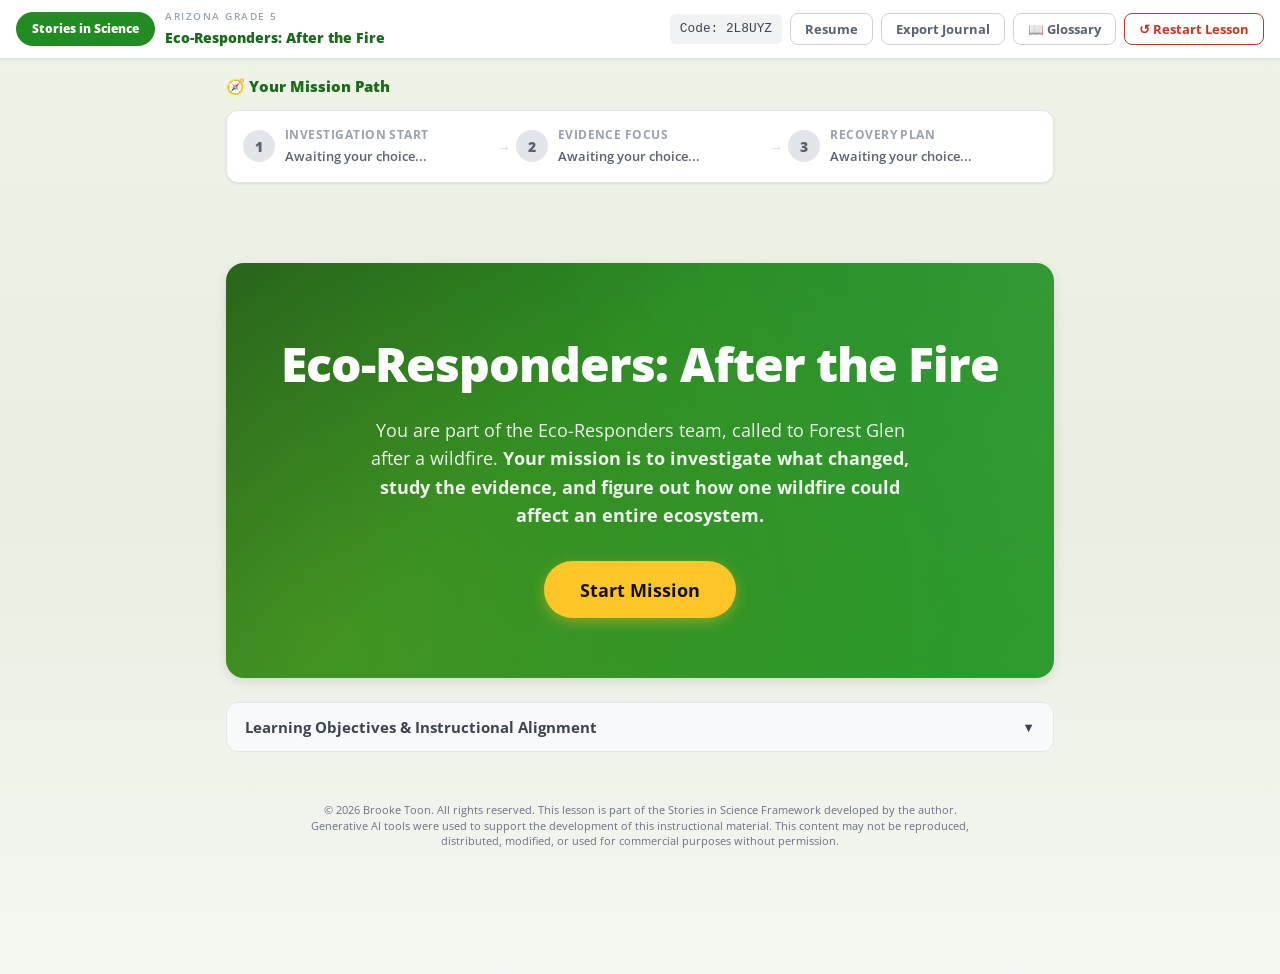
==== index.html @ 4cbfe360 "Update index.html" ====
<!DOCTYPE html>

<html lang="en">

<head>

<meta charset="UTF-8">

<meta name="viewport" content="width=device-width, initial-scale=1.0">

<title>Eco-Responders: After the Fire</title>

<link href="https://fonts.googleapis.com/css2?family=Open+Sans:wght@400;600;700;800&display=swap" rel="stylesheet">

<style>

:root {

  --green: #228B22;

  --green-dark: #1a6b1a;

  --green-light: #e8f5e8;

  --blue: #4D6A92;

  --blue-light: #e3eaf3;

  --yellow: #FFC627;

  --yellow-light: #fff8e0;

  --black: #000000;

  --white: #FFFFFF;

  --gray-50: #f8f9fa;

  --gray-100: #f0f2f4;

  --gray-200: #e2e5e9;

  --gray-300: #cdd2d8;

  --gray-400: #9aa2ad;

  --gray-600: #5a6270;

  --gray-700: #3d4450;

  --gray-800: #2a2f38;

  --shadow-sm: 0 1px 3px rgba(0,0,0,0.08);

  --shadow-md: 0 4px 12px rgba(0,0,0,0.1);

  --shadow-lg: 0 8px 30px rgba(0,0,0,0.12);

  --radius: 12px;

  --radius-lg: 18px;

}

*, *::before, *::after { box-sizing: border-box; margin: 0; padding: 0; }

html { scroll-behavior: smooth; }

body {

  font-family: 'Open Sans', Arial, sans-serif;

  color: var(--black);

  background: linear-gradient(180deg, #f0f4e8 0%, #e8eee0 50%, #f5f7f2 100%);

  line-height: 1.7;

  font-size: 16px;

  min-height: 100vh;

}

.lesson-container { max-width: 860px; margin: 0 auto; padding: 20px 16px 60px; }

.section { display: none; animation: fadeSlideIn 0.5s ease forwards; }

.section.active { display: block; }

@keyframes fadeSlideIn {

  from { opacity: 0; transform: translateY(20px); }

  to { opacity: 1; transform: translateY(0); }

}

.card { background: var(--white); border-radius: var(--radius-lg); box-shadow: var(--shadow-md); padding: 32px 28px; margin-bottom: 24px; border: 1px solid var(--gray-200); }

.card--hero { background: linear-gradient(135deg, #1a5e1a 0%, #228B22 40%, #2a9a2a 100%); color: var(--white); text-align: center; padding: 60px 36px; border: none; position: relative; overflow: hidden; }

.card--hero::before { content: ''; position: absolute; top: -50%; left: -50%; width: 200%; height: 200%; background: radial-gradient(circle at 30% 70%, rgba(255,198,39,0.15) 0%, transparent 50%), radial-gradient(circle at 80% 20%, rgba(255,255,255,0.08) 0%, transparent 40%); pointer-events: none; }

.card--narrative { border-left: 4px solid var(--green); }

.tts-btn { display: inline-block; }

.card--decision { border-left: 4px solid var(--yellow); background: linear-gradient(135deg, #fffcf0 0%, var(--white) 100%); }

.card--journal { border-left: 4px solid var(--blue); background: linear-gradient(135deg, #f5f8fc 0%, var(--white) 100%); }

.card--challenge { border: 2px dashed var(--yellow); background: var(--yellow-light); }

.title-main { font-size: clamp(2rem, 5vw, 3rem); font-weight: 800; letter-spacing: -0.02em; margin-bottom: 12px; position: relative; }

.title-section { font-size: clamp(1.4rem, 3vw, 1.8rem); font-weight: 700; color: var(--green-dark); margin-bottom: 16px; }

.subtitle { font-size: 1.1rem; opacity: 0.92; max-width: 560px; margin: 0 auto; line-height: 1.6; }

.narrative-text { font-size: 1.05rem; margin-bottom: 14px; color: var(--gray-800); }

.narrative-text:last-child { margin-bottom: 0; }

.dialogue { font-style: italic; color: var(--gray-700); padding-left: 16px; border-left: 3px solid var(--green-light); margin: 14px 0; }

.lesson-image { display: block; width: 100%; max-width: 100%; height: auto; border-radius: var(--radius); margin: 16px 0; box-shadow: var(--shadow-sm); object-fit: cover; }

.lesson-image-small { max-width: 280px; margin-left: auto; margin-right: auto; }

.btn { display: inline-flex; align-items: center; gap: 8px; padding: 14px 28px; border: none; border-radius: 50px; font-family: inherit; font-size: 1rem; font-weight: 700; cursor: pointer; transition: all 0.2s ease; text-decoration: none; }

.btn:hover { transform: translateY(-2px); }

.btn:active { transform: translateY(0); }

.btn--primary { background: var(--green); color: var(--white); box-shadow: 0 4px 14px rgba(34,139,34,0.35); }

.btn--primary:hover { background: var(--green-dark); box-shadow: 0 6px 20px rgba(34,139,34,0.4); }

.btn--secondary { background: var(--white); color: var(--green-dark); border: 2px solid var(--green); }

.btn--secondary:hover { background: var(--green-light); }

.btn--decision { background: var(--white); color: var(--gray-800); border: 2px solid var(--yellow); padding: 18px 24px; width: 100%; text-align: left; border-radius: var(--radius); box-shadow: var(--shadow-sm); }

.btn--decision:hover { border-color: var(--green); background: var(--green-light); box-shadow: var(--shadow-md); }

.btn--back { background: transparent; color: var(--gray-600); border: 1px solid var(--gray-300); padding: 10px 20px; font-size: 0.9rem; }

.btn--back:hover { background: var(--gray-100); }

.btn-row { display: flex; flex-wrap: wrap; gap: 12px; margin-top: 24px; align-items: center; }

.btn-row--right { justify-content: flex-end; }

.btn-row--between { justify-content: space-between; }

.btn-row--center { justify-content: center; }

.tts-btn { background: var(--gray-100); border: 1px solid var(--gray-300); border-radius: 20px; padding: 6px 12px; font-size: 0.8rem; cursor: pointer; margin-bottom: 12px; color: var(--gray-700); font-weight: 600; transition: all 0.2s ease; }

.tts-btn:hover { background: var(--gray-200); }

.decision-grid { display: grid; gap: 12px; margin: 20px 0; }

.decision-question { font-size: 1.2rem; font-weight: 700; color: var(--gray-800); margin-bottom: 16px; }

.journal-label { display: flex; align-items: center; gap: 8px; font-weight: 700; color: var(--blue); margin-bottom: 8px; font-size: 1rem; }

.journal-prompt { font-size: 1rem; color: var(--gray-700); margin-bottom: 12px; }

.journal-textarea { width: 100%; min-height: 120px; padding: 14px 16px; border: 2px solid var(--gray-200); border-radius: var(--radius); font-family: inherit; font-size: 1rem; line-height: 1.6; resize: vertical; transition: border-color 0.2s; background: var(--white); color: var(--gray-800); }

.journal-textarea:focus { outline: none; border-color: var(--blue); box-shadow: 0 0 0 3px rgba(77,106,146,0.15); }

.save-indicator { font-size: 0.85rem; color: var(--gray-400); margin-top: 6px; min-height: 20px; }

.save-indicator.saved { color: var(--green); }

.expandable { border: 1px solid var(--gray-200); border-radius: var(--radius); margin-bottom: 12px; overflow: hidden; background: var(--white); }

.expandable-header { display: flex; align-items: center; justify-content: space-between; padding: 14px 18px; cursor: pointer; font-weight: 700; color: var(--gray-700); background: var(--gray-50); border: none; width: 100%; text-align: left; font-family: inherit; font-size: 0.95rem; transition: background 0.2s; }

.expandable-header:hover { background: var(--gray-100); }

.expandable-arrow { transition: transform 0.3s; font-size: 0.8rem; }

.expandable.open .expandable-arrow { transform: rotate(180deg); }

.expandable-body { max-height: 0; overflow: hidden; transition: max-height 0.4s ease; }

.expandable.open .expandable-body { max-height: 2000px; }

.expandable-content { padding: 16px 18px; font-size: 0.95rem; color: var(--gray-700); line-height: 1.7; }

.expandable-content p { margin-bottom: 10px; }

.expandable-content ul { padding-left: 20px; margin-bottom: 10px; }

.expandable-content li { margin-bottom: 6px; }

    /* ── Instructional Alignment professional grid layout ── */
    .align-overview {
      font-size: 0.95rem; color: var(--gray-700); line-height: 1.75;
      margin-bottom: 20px; padding-bottom: 16px;
      border-bottom: 1px solid var(--gray-200);
    }
    .align-section-label {
      font-size: 9px; font-weight: 800; letter-spacing: 0.14em;
      text-transform: uppercase; color: var(--green-dark);
      margin-bottom: 10px; display: flex; align-items: center; gap: 6px;
    }
    .align-section-label::after {
      content: ''; flex: 1; height: 1px; background: var(--gray-200);
    }
    .align-objectives-grid {
      display: grid; grid-template-columns: repeat(3, 1fr);
      gap: 10px; margin-bottom: 18px;
    }
    .align-obj-card {
      background: var(--green-light);
      border: 1px solid rgba(34,139,34,0.25);
      border-radius: var(--radius); padding: 14px 16px;
    }
    .align-obj-num {
      width: 26px; height: 26px; border-radius: 50%;
      background: var(--green); color: #fff;
      font-size: 12px; font-weight: 800;
      display: flex; align-items: center; justify-content: center;
      margin-bottom: 10px;
    }
    .align-obj-text {
      font-size: 13.5px; color: var(--gray-800); line-height: 1.65;
    }
    .align-meta-grid {
      display: grid; grid-template-columns: repeat(3, 1fr);
      gap: 10px; margin-bottom: 18px;
    }
    .align-meta-card {
      background: var(--white); border: 1px solid var(--gray-200);
      border-radius: var(--radius); padding: 14px 16px;
    }
    .align-meta-heading {
      font-size: 10px; font-weight: 800; letter-spacing: 0.10em;
      text-transform: uppercase; color: var(--green-dark); margin-bottom: 7px;
    }
    .align-meta-body {
      font-size: 13px; color: var(--gray-700); line-height: 1.65;
    }
    .align-sins-card {
      background: var(--yellow-light);
      border: 1px solid rgba(255,198,39,0.5);
      border-left: 4px solid var(--yellow);
      border-radius: var(--radius); padding: 14px 18px;
    }
    .align-sins-heading {
      font-size: 10px; font-weight: 800; letter-spacing: 0.10em;
      text-transform: uppercase; color: #92400e; margin-bottom: 7px;
    }
    .align-sins-body {
      font-size: 13.5px; color: var(--gray-700); line-height: 1.65;
    }
    @media (max-width: 680px) {
      .align-objectives-grid { grid-template-columns: 1fr 1fr; }
      .align-meta-grid        { grid-template-columns: 1fr; }
    }
    @media (max-width: 420px) {
      .align-objectives-grid { grid-template-columns: 1fr; }
    }

.plan-grid { display: grid; grid-template-columns: repeat(auto-fit, minmax(220px, 1fr)); gap: 16px; margin: 20px 0; }

.plan-card { background: var(--white); border: 2px solid var(--gray-200); border-radius: var(--radius); padding: 20px; cursor: pointer; transition: all 0.2s; }

.plan-card:hover { border-color: var(--green); box-shadow: var(--shadow-md); }

.plan-card.selected { border-color: var(--green); background: var(--green-light); }

.plan-card h4 { color: var(--green-dark); margin-bottom: 6px; font-size: 1.1rem; }

.plan-card .plan-summary { color: var(--gray-700); font-size: 0.95rem; margin-bottom: 8px; }

.plan-card .plan-science { color: var(--gray-400); font-size: 0.85rem; font-style: italic; }

.interactive-embed { border: 1px solid var(--gray-200); border-radius: var(--radius); overflow: hidden; margin: 20px 0; background: var(--white); }

.interactive-embed iframe { width: 100%; height: 700px; border: none; }

.feedback-embed iframe { height: 900px; }

.resume-bar { position: fixed; top: 0; left: 0; right: 0; background: var(--white); border-bottom: 1px solid var(--gray-200); padding: 8px 16px; display: flex; align-items: center; justify-content: space-between; gap: 12px; z-index: 100; box-shadow: var(--shadow-sm); flex-wrap: wrap; }

.resume-bar .brand { font-weight: 800; color: var(--green-dark); font-size: 0.9rem; white-space: nowrap; display: flex; align-items: center; gap: 10px; }

.resume-bar .brand .brand-pill { background: var(--green); color: var(--white); font-weight: 800; font-size: 0.78rem; padding: 6px 16px; border-radius: 50px; white-space: nowrap; flex-shrink: 0; }
.resume-bar .brand .sins-badge { background: #E87722; color: #fff; font-weight: 900; font-size: 0.75rem; border-radius: 50%; width: 36px; height: 36px; display: flex; align-items: center; justify-content: center; flex-shrink: 0; letter-spacing: 0.5px; }
.resume-bar .brand .brand-text { display: flex; flex-direction: column; }
.resume-bar .brand .brand-text .brand-series { font-size: 0.65rem; font-weight: 600; letter-spacing: 1.5px; text-transform: uppercase; color: var(--gray-400); }
.resume-bar .brand .brand-text .brand-title { font-weight: 800; color: var(--green-dark); font-size: 0.9rem; }

.resume-bar .actions { display: flex; gap: 8px; align-items: center; flex-wrap: wrap; }

.resume-bar .btn { padding: 6px 14px; font-size: 0.8rem; border-radius: 8px; }

.resume-code-display { font-family: monospace; background: var(--gray-100); padding: 4px 10px; border-radius: 6px; font-size: 0.8rem; color: var(--gray-700); }

.timer-display { font-family: 'Open Sans', Arial, sans-serif; background: var(--green-light); padding: 4px 10px; border-radius: 6px; font-size: 0.8rem; font-weight: 700; color: var(--green-dark); white-space: nowrap; }

.progress-wrap { height: 4px; background: var(--gray-200); position: fixed; top: 48px; left: 0; right: 0; z-index: 99; }

.progress-fill { height: 100%; background: linear-gradient(90deg, var(--green), var(--yellow)); transition: width 0.4s ease; border-radius: 0 2px 2px 0; }

.decision-tracker { margin: 74px auto 12px; max-width: 860px; padding: 0 16px; }

.decision-tracker-title { font-weight: 800; color: var(--green-dark); margin-bottom: 10px; font-size: 0.95rem; }

.decision-tracker-path { display: flex; align-items: stretch; gap: 0; background: var(--white); border: 1px solid var(--gray-200); border-radius: var(--radius); padding: 14px 16px; box-shadow: var(--shadow-sm); }

.tracker-step { display: flex; align-items: center; gap: 10px; flex: 1; min-width: 0; }

.tracker-step-icon { width: 32px; height: 32px; border-radius: 50%; background: var(--gray-200); color: var(--gray-600); display: flex; align-items: center; justify-content: center; font-weight: 800; font-size: 0.85rem; flex-shrink: 0; transition: all 0.3s ease; }

.tracker-step-icon.completed { background: var(--green); color: var(--white); }

.tracker-step-body { min-width: 0; }

.tracker-step-label { font-size: 0.72rem; font-weight: 700; color: var(--gray-400); text-transform: uppercase; letter-spacing: 0.04em; margin-bottom: 1px; }

.tracker-step-value { font-size: 0.82rem; color: var(--gray-600); font-weight: 600; white-space: nowrap; overflow: hidden; text-overflow: ellipsis; }

.tracker-step-value.chosen { color: var(--green-dark); }

.tracker-connector { width: 24px; min-width: 24px; display: flex; align-items: center; justify-content: center; color: var(--gray-300); font-size: 0.85rem; flex-shrink: 0; }

.tracker-connector::after { content: '→'; color: var(--gray-300); font-weight: 700; }

@media (max-width: 700px) {

  .decision-tracker-path { flex-direction: column; gap: 8px; }

  .tracker-connector { width: 100%; min-width: unset; height: 16px; justify-content: flex-start; padding-left: 14px; }

  .tracker-connector::after { content: '↓'; }

  .tracker-step-value { white-space: normal; }

}

.lesson-container { padding-top: 68px; }

.modal-overlay { position: fixed; inset: 0; background: rgba(0,0,0,0.5); display: flex; align-items: center; justify-content: center; z-index: 200; display: none; }

.modal-overlay.active { display: flex; }

.modal { background: var(--white); border-radius: var(--radius-lg); padding: 32px; max-width: 440px; width: 90%; box-shadow: var(--shadow-lg); }

.modal h3 { margin-bottom: 16px; color: var(--green-dark); }

.modal input[type="text"] { width: 100%; padding: 12px 14px; border: 2px solid var(--gray-200); border-radius: var(--radius); font-family: monospace; font-size: 1.1rem; margin-bottom: 16px; text-align: center; letter-spacing: 2px; }

.modal input[type="text"]:focus { outline: none; border-color: var(--blue); }

@media (max-width: 600px) {

  .card { padding: 22px 18px; }

  .card--hero { padding: 40px 22px; }

  .plan-grid { grid-template-columns: 1fr; }

  .btn-row { flex-direction: column; }

  .btn-row .btn { width: 100%; justify-content: center; }

  .resume-bar { padding: 6px 10px; }

}

/* ===== DECISION POINT 2 CARD ===== */

.dp2-card {

  background: var(--white);

  border-radius: var(--radius-lg);

  box-shadow: var(--shadow-md);

  padding: 32px 28px;

  margin-bottom: 24px;

  border: 1px solid var(--gray-200);

}

.dp2-eyebrow {

  font-size: 0.72rem;

  font-weight: 700;

  letter-spacing: 0.1em;

  text-transform: uppercase;

  color: var(--gray-400);

  margin-bottom: 10px;

}

.dp2-heading {

  font-size: clamp(1.3rem, 3vw, 1.75rem);

  font-weight: 800;

  color: var(--gray-800);

  margin-bottom: 10px;

  letter-spacing: -0.01em;

}

.dp2-description {

  font-size: 1rem;

  color: var(--gray-600);

  margin-bottom: 24px;

  line-height: 1.65;

}

.dp2-options { display: flex; flex-direction: column; gap: 10px; }

.dp2-option {

  display: flex;

  align-items: center;

  gap: 16px;

  background: var(--white);

  border: 1px solid var(--gray-200);

  border-radius: var(--radius);

  padding: 16px 18px;

  cursor: pointer;

  transition: all 0.2s ease;

  text-align: left;

  font-family: inherit;

  width: 100%;

  box-shadow: var(--shadow-sm);

}

.dp2-option:hover { box-shadow: var(--shadow-md); transform: translateY(-1px); }

.dp2-option[data-report="human"]:hover  { border-color: #c0583f; background: #faf0ed; }

.dp2-option[data-report="eco"]:hover    { border-color: var(--green); background: var(--green-light); }

.dp2-option[data-report="combined"]:hover { border-color: var(--blue); background: var(--blue-light); }

.dp2-option-icon {

  font-size: 1.4rem;

  width: 44px; height: 44px;

  border-radius: 10px;

  background: var(--gray-100);

  display: flex; align-items: center; justify-content: center;

  flex-shrink: 0;

  transition: background 0.2s;

}

.dp2-option[data-report="human"] .dp2-option-icon    { background: #faf0ed; }

.dp2-option[data-report="eco"] .dp2-option-icon      { background: var(--green-light); }

.dp2-option[data-report="combined"] .dp2-option-icon { background: var(--blue-light); }

.dp2-option-body { flex: 1; display: flex; flex-direction: column; gap: 3px; min-width: 0; }

.dp2-option-title { font-weight: 700; font-size: 1rem; color: var(--gray-800); }

.dp2-option-sub { font-size: 0.88rem; color: var(--gray-600); }

.dp2-option-arrow { font-size: 1.1rem; color: var(--gray-400); flex-shrink: 0; transition: transform 0.2s, color 0.2s; }

.dp2-option:hover .dp2-option-arrow { transform: translateX(4px); }

.dp2-option[data-report="human"]:hover .dp2-option-arrow    { color: #c0583f; }

.dp2-option[data-report="eco"]:hover .dp2-option-arrow      { color: var(--green-dark); }

.dp2-option[data-report="combined"]:hover .dp2-option-arrow { color: var(--blue); }

/* ===== REPORT ACCORDION (5A / 5B / 5C) ===== */

.report-interactive {

  border: 1px solid var(--gray-200);

  border-radius: var(--radius-lg);

  background: var(--white);

  box-shadow: var(--shadow-md);

  padding: 24px 24px 20px;

  margin-bottom: 24px;

}

.report-badge-row { display: flex; align-items: center; gap: 10px; margin-bottom: 6px; }

.ri-badge { font-size: 0.7rem; font-weight: 700; letter-spacing: 0.1em; text-transform: uppercase; padding: 4px 10px; border-radius: 4px; }

.ri-badge--human    { background: #faf0ed; color: #c0583f; }

.ri-badge--eco      { background: var(--green-light); color: var(--green-dark); }

.ri-badge--combined { background: var(--blue-light); color: var(--blue); }

.ri-title { font-size: 1.2rem; font-weight: 800; color: var(--gray-800); margin-bottom: 4px; }

.ri-subtitle { font-size: 0.9rem; color: var(--gray-600); margin-bottom: 18px; }

.ri-progress { display: flex; align-items: center; gap: 8px; margin-bottom: 16px; font-size: 0.78rem; font-weight: 700; color: var(--gray-400); text-transform: uppercase; letter-spacing: 0.06em; }

.ri-dots { display: flex; gap: 5px; }

.ri-dot { width: 8px; height: 8px; border-radius: 50%; background: var(--gray-200); transition: background 0.3s; }

.ri-dot.filled--human    { background: #c0583f; }

.ri-dot.filled--eco      { background: var(--green); }

.ri-dot.filled--combined { background: var(--blue); }

.ri-accordion { display: flex; flex-direction: column; gap: 8px; margin-bottom: 0; }

.ri-accordion-item { border: 1.5px solid var(--gray-200); border-radius: var(--radius); overflow: hidden; transition: border-color 0.2s; }

.ri-accordion--human .ri-accordion-item    { color: #c0583f; }

.ri-accordion--eco .ri-accordion-item      { color: var(--green); }

.ri-accordion--combined .ri-accordion-item { color: var(--blue); }

.ri-accordion-item.ri-open { border-color: currentColor; }

.ri-trigger { width: 100%; display: flex; align-items: center; gap: 12px; padding: 13px 15px; background: none; border: none; cursor: pointer; font-family: inherit; font-size: 0.93rem; font-weight: 700; color: var(--gray-800); text-align: left; transition: background 0.15s; }

.ri-trigger:hover { background: var(--gray-50); }

.ri-num { width: 26px; height: 26px; border-radius: 50%; display: flex; align-items: center; justify-content: center; font-size: 0.75rem; font-weight: 800; flex-shrink: 0; }

.ri-num--human    { background: #faf0ed; color: #c0583f; }

.ri-num--eco      { background: var(--green-light); color: var(--green-dark); }

.ri-num--combined { background: var(--blue-light); color: var(--blue); }

.ri-chevron { margin-left: auto; transition: transform 0.25s ease; font-size: 0.8rem; color: var(--gray-400); }

.ri-accordion-item.ri-open .ri-chevron { transform: rotate(180deg); }

.ri-body { max-height: 0; overflow: hidden; transition: max-height 0.35s ease; }

.ri-body-inner { padding: 0 16px 16px 53px; }

.ri-evidence { font-size: 0.92rem; line-height: 1.65; color: var(--gray-700); margin-bottom: 10px; }

.ri-scientist { font-size: 0.83rem; color: var(--gray-600); padding: 8px 12px; border-left: 3px solid var(--gray-200); background: var(--gray-50); border-radius: 0 6px 6px 0; font-style: italic; }

/* ===== PSA OPTIONS ===== */

.psa-option-grid { display:grid; grid-template-columns:repeat(auto-fit, minmax(180px,1fr)); gap:12px; margin:16px 0 18px; }

.psa-option-btn { border:2px solid var(--gray-300); background:var(--white); color:var(--gray-800); border-radius:var(--radius); padding:14px 16px; font:inherit; font-weight:700; cursor:pointer; transition:all .2s ease; text-align:center; }

.psa-option-btn:hover, .psa-option-btn.active { border-color:var(--yellow); background:var(--yellow-light); box-shadow:var(--shadow-sm); }

.psa-response-panel { display:none; margin-top:16px; }

.psa-response-panel.active { display:block; }

.psa-field-label { display:block; font-weight:700; margin:14px 0 8px; color:var(--green-dark); }

.psa-text-input { width:100%; border:1px solid var(--gray-300); border-radius:var(--radius); padding:12px 14px; font:inherit; background:var(--white); }

/* ===== HOTSPOT MAP INTERACTIVE ===== */

.hotspot-map-wrap { position: relative; width: 100%; max-width: 780px; margin: 18px auto; border: 3px solid var(--green); border-radius: var(--radius); overflow: hidden; box-shadow: var(--shadow-md); }

.hotspot-map-wrap img.hotspot-map-img { display: block; width: 100%; height: auto; }

.hotspot-btn { position: absolute; width: clamp(36px, 7vw, 54px); height: clamp(36px, 7vw, 54px); border-radius: 50%; border: 3px solid var(--yellow); background: rgba(255, 198, 39, 0.35); cursor: pointer; transition: transform .25s, box-shadow .25s, background .25s; display: flex; align-items: center; justify-content: center; z-index: 5; }

.hotspot-btn:hover, .hotspot-btn.hs-active { transform: scale(1.18); background: rgba(255, 198, 39, 0.7); box-shadow: 0 0 18px 4px rgba(255,198,39,0.5); }

.hotspot-btn .hs-icon { font-size: clamp(16px, 3.5vw, 26px); line-height: 1; pointer-events: none; }

.hotspot-btn::before { content: ''; position: absolute; inset: -6px; border-radius: 50%; border: 2px solid rgba(255,198,39,0.5); animation: hs-pulse 2s ease-out infinite; }

@keyframes hs-pulse { 0% { transform: scale(1); opacity: 1; } 100% { transform: scale(1.6); opacity: 0; } }

.hotspot-btn.hs-downtown { top: 36%; left: 40%; }

.hotspot-btn.hs-residential { top: 60%; left: 62%; }

.hotspot-btn.hs-forest { top: 60%; left: 18%; }

.hs-info-panel { display: none; position: absolute; top: 50%; left: 50%; transform: translate(-50%, -50%); width: min(88%, 440px); max-width: 440px; max-height: 88%; background: var(--white); border: 3px solid var(--green); border-radius: var(--radius-lg); box-shadow: var(--shadow-lg); z-index: 20; overflow: hidden; overflow-y: auto; animation: hs-fadeIn .3s ease; }

.hs-info-panel.hs-show { display: block; }

.hs-overlay { display: none; position: absolute; inset: 0; background: rgba(0,0,0,.35); z-index: 15; }

.hs-overlay.hs-show { display: block; }

@keyframes hs-fadeIn { from { opacity: 0; transform: translate(-50%, -45%); } to { opacity: 1; transform: translate(-50%, -50%); } }

.hs-info-panel img { width: 100%; height: 200px; object-fit: cover; display: block; }

.hs-info-body { padding: 14px 18px 18px; }

.hs-info-body h3 { font-size: 1.1rem; color: var(--green-dark); margin-bottom: 6px; }

.hs-info-body p { font-size: 0.92rem; line-height: 1.55; color: var(--gray-700); margin-bottom: 10px; }

.hs-clue-box { background: var(--green-light); border-left: 4px solid var(--green); padding: 10px 14px; border-radius: 0 8px 8px 0; }

.hs-clue-box strong { color: var(--green-dark); font-size: 0.88rem; }

.hs-clue-box span { font-size: 0.88rem; color: var(--gray-700); }

.hs-close-btn { position: absolute; top: 8px; right: 10px; width: 32px; height: 32px; border-radius: 50%; border: 2px solid var(--green); background: rgba(0,0,0,.55); color: var(--white); font-size: 18px; font-weight: 700; cursor: pointer; display: flex; align-items: center; justify-content: center; z-index: 25; transition: background .2s; }

.hs-close-btn:hover { background: rgba(34,139,34,.6); }

.hs-instructions { text-align: center; margin: 12px 0 14px; font-size: clamp(0.8rem, 2vw, 0.95rem); color: var(--gray-600); }

.hs-instructions span { color: var(--green-dark); font-weight: 600; }

.hotspot-btn.hs-visited { border-color: var(--green); background: rgba(34,139,34,0.25); }

.hotspot-btn.hs-visited::before { border-color: rgba(34,139,34,0.4); }

/* ── NOAA Chart Controls ── */

#noaaChartControls {

  background: #f4f9f6; border: 1px solid #d8e8df;

  border-radius: 10px; padding: 12px 14px; margin-bottom: 10px;

}

.noaa-ctrl-row { display: flex; align-items: center; gap: 8px; flex-wrap: wrap; }

.noaa-ctrl-row + .noaa-ctrl-row { margin-top: 8px; }

.noaa-ctrl-label { font-weight: 700; color: #24423d; font-size: 0.88rem; white-space: nowrap; }

.noaa-year-select {

  appearance: none;

  background: var(--white) url("data:image/svg+xml,%3Csvg xmlns='http://www.w3.org/2000/svg' width='10' height='6'%3E%3Cpath d='M0 0l5 6 5-6z' fill='%23356257'/%3E%3C/svg%3E") no-repeat right 10px center;

  border: 2px solid #b8d8cc; border-radius: 8px;

  padding: 6px 30px 6px 12px; font-family: inherit;

  font-size: 0.88rem; font-weight: 700; color: #1f4a43;

  cursor: pointer; transition: border-color 0.2s; min-width: 80px;

}

.noaa-year-select:focus { outline: none; border-color: #356257; }

.noaa-arrow { font-size: 1rem; color: #356257; font-weight: 700; flex-shrink: 0; }

.noaa-view-badge {

  font-size: 0.75rem; font-weight: 700;

  border-radius: 20px; padding: 3px 10px; white-space: nowrap; transition: all 0.25s;

}

.noaa-view-badge.yearly { background: #e3edf5; color: #2b5f87; }

.noaa-view-badge.monthly { background: #d6ede6; color: #1f5c4c; }

.noaa-compare-label {

  display: flex; align-items: center; gap: 8px; cursor: pointer;

  font-size: 0.88rem; color: #24423d; font-weight: 700; user-select: none;

}

#noaaCompareToggle { width: 15px; height: 15px; accent-color: #356257; cursor: pointer; flex-shrink: 0; }

#noaaLegend { display: none; margin-top: 8px; gap: 18px; justify-content: center; flex-wrap: wrap; }

.noaa-legend-item { display: flex; align-items: center; gap: 6px; font-size: 0.83rem; font-weight: 700; }

.noaa-legend-item .swatch { display: inline-block; width: 22px; height: 3px; border-radius: 2px; }

.noaa-legend-item.forest { color: #1f4a43; }

.noaa-legend-item.forest .swatch { background: #2e7d6e; }

.noaa-legend-item.maple  { color: #7a5c2e; }

.noaa-legend-item.maple  .swatch { background: #c4860a; }

.noaa-panel-grid { display: grid; grid-template-columns: 1.2fr 1fr; gap: 16px; align-items: start; }

@media (max-width: 660px) { .noaa-panel-grid { grid-template-columns: 1fr; } }

/* ── Forest Glen Field Investigation ── */

/* ── Forest Glen: section show/hide ── */

.fg-lesson-section { display: none; }

.fg-lesson-section.active { display: block; }

n-bottom: 14px;

    }

    /* ============================================================

       NAVIGATION BUTTONS

    ============================================================ */

    .fg-nav-row {

      display: flex;

      gap: 12px;

      flex-wrap: wrap;

      margin-top: 24px;

      align-items: center;

      justify-content: space-between;

    }

    .fg-btn {

      display: inline-flex;

      align-items: center;

      gap: 7px;

      padding: 11px 22px;

      border-radius: 30px;

      font-family: 'Open Sans', Arial, sans-serif;

      font-size: 15px;

      font-weight: 800;

      cursor: pointer;

      border: none;

      transition: transform 0.15s, box-shadow 0.15s;

      text-decoration: none;

    }

    .fg-btn:active { transform: scale(0.97); }

    .fg-btn-primary {

      background: var(--orange);

      color: #fff;

      box-shadow: 0 4px 14px rgba(245,166,35,0.4);

    }

    .fg-btn-primary:hover {

      background: var(--orange-dark);

      box-shadow: 0 6px 18px rgba(200,125,14,0.45);

    }

    .fg-btn-secondary {

      background: var(--smoke);

      color: var(--text);

      border: 1.5px solid var(--border);

    }

    .fg-btn-secondary:hover { background: #ebe6de; }

    .fg-btn-forest  { background: #2d6a4f; color: #fff; box-shadow: 0 4px 14px rgba(45,106,79,0.35); }

    .fg-btn-forest:hover { background: #1b4332; }

    .fg-btn-town    { background: #3a86d8; color: #fff; box-shadow: 0 4px 14px rgba(58,134,216,0.35); }

    .fg-btn-town:hover   { background: #2563a8; }

    .fg-btn-home    { background: #b5541d; color: #fff; box-shadow: 0 4px 14px rgba(181,84,29,0.35); }

    .fg-btn-home:hover   { background: #8c3d12; }

    /* Back to map button — compact */

    .fg-btn-back {

      background: transparent;

      color: var(--muted);

      border: 1.5px solid var(--border);

      font-size: 13px;

      padding: 7px 16px;

    }

    .fg-btn-back:hover { background: #f0ede8; color: var(--text); }

    /* ============================================================

       INFO BOX (intro sections)

    ============================================================ */

    .info-box {

      background: var(--green-light);

      border-left: 5px solid var(--green);

      border-radius: 0 var(--radius) var(--radius) 0;

      padding: 14px 18px;

      margin: 18px 0;

      font-size: 15px;

      line-height: 1.7;

      color: #1a4a30;

    }

    .info-box strong { display: block; font-size: 13px; text-transform: uppercase; letter-spacing: 0.4px; color: #2d6a4f; margin-bottom: 4px; }

    /* ============================================================

       VOCAB CARDS

    ============================================================ */

    .vocab-grid {

      display: grid;

      grid-template-columns: repeat(auto-fit, minmax(180px, 1fr));

      gap: 12px;

      margin: 18px 0;

    }

    .vocab-card {

      background: #fff8ee;

      border: 1.5px solid #f5d68a;

      border-radius: var(--radius);

      padding: 14px 16px;

    }

    .vocab-card .word {

      font-size: 15px;

      font-weight: 800;

      color: var(--orange-dark);

      margin-bottom: 4px;

    }

    .vocab-card .def {

      font-size: 13px;

      color: var(--muted);

      line-height: 1.6;

    }

    /* ============================================================

       TRANSITION PROMPT BANNER

    ============================================================ */

    .prompt-banner {

      background: #fff8e7;

      border-left: 5px solid var(--orange);

      border-radius: 0 var(--radius) var(--radius) 0;

      padding: 12px 18px;

      font-size: 16px;

      font-weight: 700;

      color: #7a4500;

      margin-bottom: 20px;

    }

    /* ============================================================

       MAP WRAPPER — keeps hotspots glued to the image

    ============================================================ */

    .map-wrapper {

      position: relative;

      display: block;

      width: 100%;

      margin: 0 auto;

      /* Fallback background if image fails to load */

      background: #c8d8b0;

      border-radius: var(--radius);

      overflow: visible; /* allow popups to overflow outside image edge */

    }

    .map-wrapper img {

      width: 100%;

      height: auto;

      display: block;

      border-radius: var(--radius);

      /* Fallback colour so image container is always visible */

      background: #c8d8b0;

      min-height: 200px;

    }

    /* Image placeholder shown while images are absent */

    .map-wrapper .img-placeholder {

      width: 100%;

      min-height: 340px;

      border-radius: var(--radius);

      display: flex;

      flex-direction: column;

      align-items: center;

      justify-content: center;

      font-size: 15px;

      font-weight: 700;

      color: rgba(0,0,0,0.45);

      gap: 10px;

    }

    .map-wrapper .img-placeholder span { font-size: 48px; }

    /* ============================================================

       HOTSPOT BUTTONS (map nav + investigation clues)

    ============================================================ */

    .hotspot {

      position: absolute;

      width: 48px;

      height: 48px;

      border-radius: 50%;

      border: 3px solid #fff;

      cursor: pointer;

      transform: translate(-50%, -50%);

      display: flex;

      align-items: center;

      justify-content: center;

      font-size: 20px;

      transition: transform 0.2s ease, box-shadow 0.2s ease;

      z-index: 10;

      /* Minimum touch target */

      min-width: 48px;

      min-height: 48px;

      padding: 0;

      line-height: 1;

    }

    .hotspot:focus { outline: 3px solid #fff; outline-offset: 2px; }

    .hotspot:hover,

    .hotspot:focus-visible {

      transform: translate(-50%, -50%) scale(1.18);

    }

    /* ---- Nav hotspots (on the overview map) ---- */

    .hotspot.nav-hotspot {

      background: rgba(245, 166, 35, 0.92);

      box-shadow: 0 0 0 5px rgba(245,166,35,0.35), 0 4px 14px rgba(0,0,0,0.35);

      animation: pulse-glow 2.2s infinite ease-in-out;

    }

    @keyframes pulse-glow {

      0%,100% { box-shadow: 0 0 0 5px rgba(245,166,35,0.35), 0 4px 14px rgba(0,0,0,0.35); }

      50%      { box-shadow: 0 0 0 12px rgba(245,200,50,0.45), 0 4px 18px rgba(0,0,0,0.4); }

    }

    .hotspot.nav-hotspot:hover,

    .hotspot.nav-hotspot:focus-visible {

      animation: none;

      box-shadow: 0 0 0 12px rgba(245,200,50,0.5), 0 6px 20px rgba(0,0,0,0.4);

    }

    /* ---- Investigation clue hotspots ---- */

    .hotspot.clue-hotspot {

      background: rgba(58,134,216,0.88);

      box-shadow: 0 0 0 5px rgba(58,134,216,0.3), 0 4px 14px rgba(0,0,0,0.3);

    }

    .hotspot.clue-hotspot:hover,

    .hotspot.clue-hotspot:focus-visible {

      box-shadow: 0 0 0 10px rgba(58,134,216,0.4), 0 6px 20px rgba(0,0,0,0.35);

    }

    .hotspot.clue-hotspot.active-clue {

      background: rgba(245,166,35,0.95);

      box-shadow: 0 0 0 8px rgba(245,166,35,0.45), 0 4px 16px rgba(0,0,0,0.35);

    }

    /* Hotspot label (shown under nav hotspots) */

    .hotspot-label {

      position: absolute;

      bottom: -26px;

      left: 50%;

      transform: translateX(-50%);

      white-space: nowrap;

      font-family: 'Open Sans', Arial, sans-serif;

      font-size: 11px;

      font-weight: 800;

      background: rgba(0,0,0,0.7);

      color: #fff;

      padding: 2px 8px;

      border-radius: 8px;

      pointer-events: none;

      letter-spacing: 0.2px;

    }

    /* ============================================================

       INVESTIGATION POPUP / TOOLTIP

    ============================================================ */

    .inv-popup {

      display: none;

      position: absolute;

      z-index: 40;

      background: #fff;

      border: 2px solid var(--orange);

      border-radius: var(--radius);

      padding: 16px 18px 14px;

      width: min(270px, 82vw);

      box-shadow: 0 8px 28px rgba(0,0,0,0.22);

      /*

        Default: appear above the hotspot.

        JS will flip to below if too close to top edge.

      */

      transform: translate(-50%, calc(-100% - 22px));

      pointer-events: none;

    }

    .inv-popup.visible {

      display: block;

      pointer-events: auto;

      animation: pop-in 0.18s ease;

    }

    @keyframes pop-in {

      from { opacity: 0; transform: translate(-50%, calc(-100% - 28px)) scale(0.92); }

      to   { opacity: 1; transform: translate(-50%, calc(-100% - 22px)) scale(1); }

    }

    /* Flip variant: shows below the hotspot */

    .inv-popup.flip-down {

      transform: translate(-50%, 22px);

    }

    .inv-popup.flip-down.visible {

      animation: pop-in-down 0.18s ease;

    }

    @keyframes pop-in-down {

      from { opacity: 0; transform: translate(-50%, 28px) scale(0.92); }

      to   { opacity: 1; transform: translate(-50%, 22px) scale(1); }

    }

    /* Small arrow tip */

    .inv-popup::before {

      content: '';

      position: absolute;

      bottom: -10px; left: 50%;

      transform: translateX(-50%);

      border: 5px solid transparent;

      border-top-color: var(--orange);

    }

    .inv-popup.flip-down::before {

      bottom: auto; top: -10px;

      border-top-color: transparent;

      border-bottom-color: var(--orange);

    }

    .inv-popup h4 {

      font-size: 15px;

      font-weight: 800;

      color: #c05800;

      margin-bottom: 10px;

    }

    .inv-popup .notice,

    .inv-popup .think {

      font-size: 14px;

      line-height: 1.6;

      margin-bottom: 8px;

    }

    .inv-popup .notice strong,

    .inv-popup .think strong {

      display: block;

      font-size: 11px;

      text-transform: uppercase;

      letter-spacing: 0.5px;

      color: #999;

      margin-bottom: 3px;

      font-weight: 800;

    }

    .inv-popup .think { background: #fff8e7; border-radius: 8px; padding: 8px 10px; }

    .inv-popup .close-popup {

      display: block;

      margin: 10px auto 0;

      padding: 6px 20px;

      background: var(--orange);

      color: #fff;

      border: none;

      border-radius: 20px;

      font-family: 'Open Sans', Arial, sans-serif;

      font-size: 13px;

      font-weight: 800;

      cursor: pointer;

      transition: background 0.15s;

    }

    .inv-popup .close-popup:hover { background: var(--orange-dark); }

    /* ============================================================

       INVESTIGATION SECTION SHARED

    ============================================================ */

    .investigation-section .fg-section-card { padding-bottom: 28px; }

    .clue-count {

      display: inline-flex;

      align-items: center;

      gap: 6px;

      background: #e8f5e9;

      border: 1.5px solid #a5d6a7;

      border-radius: 20px;

      padding: 4px 14px;

      font-size: 13px;

      font-weight: 700;

      color: #2e7d32;

      margin-bottom: 16px;

    }

    .clue-count .dot {

      width: 8px; height: 8px;

      border-radius: 50%;

      background: var(--green);

      flex-shrink: 0;

    }

    /* ============================================================

       JOURNAL PROMPT

    ============================================================ */

    .fg-journal-prompt {

      background: linear-gradient(135deg, #f5f8fc 0%, var(--white) 100%);

      border-left: 4px solid var(--blue);

      border-radius: var(--radius);

      padding: 18px 20px 20px;

      margin-top: 28px;

    }

    .fg-journal-prompt .journal-header {

      font-size: 14px;

      font-weight: 800;

      color: var(--blue);

      text-transform: uppercase;

      letter-spacing: 0.4px;

      margin-bottom: 8px;

    }

    .fg-journal-prompt p {

      font-size: 15px;

      font-weight: 700;

      color: #1a3a6b;

      margin-bottom: 14px;

      line-height: 1.6;

    }

    .fg-journal-prompt textarea {

      width: 100%;

      min-height: 100px;

      border: 2px solid #9ec8f0;

      border-radius: var(--radius);

      padding: 10px 14px;

      font-family: 'Open Sans', Arial, sans-serif;

      font-size: 15px;

      resize: vertical;

      color: var(--text);

      background: #fff;

      transition: border-color 0.15s;

    }

    .fg-journal-prompt textarea:focus {

      outline: none;

      border-color: var(--blue);

      box-shadow: 0 0 0 3px rgba(58,134,216,0.15);

    }

    .fg-journal-prompt textarea::placeholder { color: #aac5e0; }

    /* ============================================================

       COMPLETION STAMP

    ============================================================ */

    .completion-stamp {

      display: none;

      background: var(--green-light);

      border: 2px solid var(--green);

      border-radius: var(--radius);

      padding: 12px 18px;

      margin-top: 14px;

      font-size: 14px;

      font-weight: 700;

      color: #1a4a2e;

      gap: 10px;

      align-items: center;

    }

    .completion-stamp.show { display: flex; }

    /* ============================================================

       SECTION COMPLETE BANNER (on map page)

    ============================================================ */

    .region-status {

      display: flex;

      flex-wrap: wrap;

      gap: 10px;

      margin-top: 18px;

    }

    .region-chip {

      display: inline-flex;

      align-items: center;

      gap: 6px;

      padding: 6px 14px;

      border-radius: 20px;

      font-size: 13px;

      font-weight: 700;

      border: 2px solid var(--border);

      color: var(--muted);

      background: #f7f5f2;

      transition: background 0.3s, color 0.3s, border-color 0.3s;

    }

    .region-chip.done {

      background: var(--green-light);

      border-color: var(--green);

      color: #1a4a2e;

    }

    .region-chip .chip-dot {

      width: 8px; height: 8px;

      border-radius: 50%;

      background: var(--border);

      flex-shrink: 0;

      transition: background 0.3s;

    }

    .region-chip.done .chip-dot { background: var(--green); }

    /* ============================================================

       RESPONSIVE TWEAKS

    ============================================================ */

    @media (max-width: 480px) {

      .fg-section-card { padding: 20px 16px 24px; }

      .fg-nav-row { gap: 8px; }

      .fg-btn { font-size: 14px; padding: 10px 18px; }

    }

  

/* ── Lesson Eyebrow (Stories in Science banner) ── */

</style>

</head>

<body>

<!-- Resume Bar -->

<div class="resume-bar">

  <div class="brand">
    <span class="brand-pill">Stories in Science</span>
    <div class="brand-text">
      <span class="brand-series">Arizona Grade 5</span>
      <span class="brand-title">Eco-Responders: After the Fire</span>
    </div>
  </div>
  <div class="actions">

    <span class="resume-code-display" id="resumeCodeDisplay" title="Your resume code"></span>

    <span class="timer-display" id="timerDisplay" title="Time on mission" style="display:none;">⏱ 00:00</span>

    <button class="btn btn--back" onclick="showResumeModal()">Resume</button>

    <button class="btn btn--back" onclick="showExportModal()">Export Journal</button>

    <button class="btn btn--back" onclick="showGlossaryModal()">📖 Glossary</button>

    <button class="btn btn--back" onclick="showRestartModal()" style="border-color:#c0392b;color:#c0392b;">↺ Restart Lesson</button>
  </div>

</div>

<div class="progress-wrap"><div class="progress-fill" id="progressBar"></div></div>

<div class="decision-tracker" id="decisionTracker">

  <div class="decision-tracker-title">🧭 Your Mission Path</div>

  <div class="decision-tracker-path">

    <div class="tracker-step" id="tracker-step-dp1">

      <div class="tracker-step-icon" id="tracker-icon-dp1">1</div>

      <div class="tracker-step-body">

        <div class="tracker-step-label">Investigation Start</div>

        <div class="tracker-step-value" id="tracker-dp1">Awaiting your choice...</div>

      </div>

    </div>

    <div class="tracker-connector"></div>

    <div class="tracker-step" id="tracker-step-dp2">

      <div class="tracker-step-icon" id="tracker-icon-dp2">2</div>

      <div class="tracker-step-body">

        <div class="tracker-step-label">Evidence Focus</div>

        <div class="tracker-step-value" id="tracker-dp2">Awaiting your choice...</div>

      </div>

    </div>

    <div class="tracker-connector"></div>

    <div class="tracker-step" id="tracker-step-plan">

      <div class="tracker-step-icon" id="tracker-icon-plan">3</div>

      <div class="tracker-step-body">

        <div class="tracker-step-label">Recovery Plan</div>

        <div class="tracker-step-value" id="tracker-plan">Awaiting your choice...</div>

      </div>

    </div>

  </div>

</div>

<!-- Resume Modal -->

<div class="modal-overlay" id="resumeModal">

  <div class="modal">

    <h3>Resume Your Mission</h3>

    <p style="margin-bottom:14px;color:var(--gray-600);">Enter your resume code to pick up where you left off.</p>

    <input type="text" id="resumeInput" placeholder="Enter code" maxlength="8">

    <div class="btn-row">

      <button class="btn btn--primary" onclick="loadResumeCode()">Resume</button>

      <button class="btn btn--secondary" onclick="closeResumeModal()">Cancel</button>

    </div>

    <p id="resumeError" style="color:red;font-size:0.85rem;margin-top:10px;"></p>

  </div>

</div>

<div class="modal-overlay" id="restartModal">
  <div class="modal" style="text-align:center;">
    <h3 style="color:#c0392b;">⚠ Restart Lesson?</h3>
    <p style="margin-bottom:24px;color:var(--gray-600);line-height:1.6;">Are you sure you want to restart? Your current progress will be erased.</p>
    <div class="btn-row btn-row--center" style="flex-direction:column;gap:12px;">
      <button class="btn btn--primary" style="background:#c0392b;box-shadow:0 4px 14px rgba(192,57,43,0.35);width:100%;justify-content:center;" onclick="confirmRestart()">Yes, Restart Lesson</button>
      <button class="btn btn--secondary" style="width:100%;justify-content:center;" onclick="closeRestartModal()">No, I do not want to restart the lesson</button>
    </div>
  </div>
</div>
<!-- Glossary Modal -->
<div class="modal-overlay" id="glossaryModal" onclick="handleGlossaryOverlayClick(event)">
  <div class="modal" style="max-width:520px;max-height:80vh;overflow-y:auto;" onclick="event.stopPropagation()">
    <div style="display:flex;align-items:center;justify-content:space-between;margin-bottom:18px;">
      <h3 style="margin:0;">📖 Mission Glossary</h3>
      <button class="btn btn--back" style="padding:4px 12px;font-size:0.8rem;" onclick="closeGlossaryModal()">✕ Close</button>
    </div>
    <p style="margin-bottom:16px;color:var(--gray-600);font-size:0.9rem;">Key terms to know for this mission.</p>
    <div style="display:flex;flex-direction:column;gap:14px;font-size:0.95rem;color:var(--gray-700);line-height:1.6;">
      <div><strong>Fuel-Moisture</strong><br>How much water is stored in plants and soil. When it's low, leaves and branches dry out and burn more easily.</div>
      <div><strong>Red Flag Warning</strong><br>A weather alert from NOAA when hot, dry, and windy conditions make wildfires more likely to spread.</div>
      <div><strong>Defensible Space</strong><br>A safety zone (about 30 feet around a home) kept clear of flammable materials to slow or stop wildfire spread.</div>
      <div><strong>Fire-Resistant Materials</strong><br>Building materials (like stucco or metal roofs) that don't easily burn, protecting homes from embers and heat.</div>
      <div><strong>Feedback Loop</strong><br>When one change causes another that strengthens or weakens the first — for example, fewer trees → hotter ground → more fires.</div>
      <div><strong>Ecosystem Recovery</strong><br>How plants, animals, and soil rebuild after a disturbance like a wildfire.</div>
      <div><strong>FEMA (Federal Emergency Management Agency)</strong><br>The agency that helps people and communities prepare for and recover from natural disasters.</div>
      <div><strong>NOAA (National Oceanic and Atmospheric Administration)</strong><br>The agency that studies Earth's weather and climate to help predict and prevent environmental hazards.</div>
    </div>
  </div>
</div>

<!-- ============ EXPORT FILENAME MODAL ============ -->
<div class="modal-overlay" id="exportModal" onclick="handleExportOverlayClick(event)">
  <div class="modal">
    <h3>💾 Export Your Field Journal</h3>

    <div style="background:var(--gray-100);padding:12px 14px;border-radius:12px;margin-bottom:14px;color:var(--gray-700);line-height:1.45;">
      <p style="margin:0 0 10px 0;">
        <strong>Use your classroom login/study ID as the file name.</strong><br>
        Enter it below. You will upload this Field Journal to your engagement survey.
      </p>
      
      <p style="margin:0;">
        <strong>Forgot your login/study ID?</strong><br>
        Please ask your teacher for help.
      </p>
    </div>

    <p style="margin-bottom:14px;color:var(--gray-600);font-size:0.9rem;">
      <strong>EcoRespondersJournal</strong> will be added automatically to the end of the filename.
    </p>

    <label style="display:block;font-weight:700;margin-bottom:6px;color:var(--gray-700);font-size:0.9rem;">
      Study ID or name:
    </label>

    <input type="text" id="exportNameInput"
      placeholder="e.g. SIS-001 or Jordan"
      maxlength="40"
      style="font-family:inherit;letter-spacing:normal;text-align:left;"
      oninput="updateExportPreview()"
      onkeydown="if(event.key==='Enter') doExportJournal()">

    <p id="exportFilenamePreview" style="font-size:0.85rem;color:var(--gray-600);margin-bottom:16px;font-family:monospace;background:var(--gray-100);padding:6px 10px;border-radius:6px;">
      📄 EcoRespondersJournal.html
    </p>

    <div class="btn-row">
      <button class="btn btn--primary" onclick="doExportJournal()">⬇ Export</button>
      <button class="btn btn--secondary" onclick="closeExportModal()">Cancel</button>
    </div>
  </div>
</div>

<div class="lesson-container">
<!-- ============ SECTION 0: LAUNCH ============ -->

<div class="section active" id="section-0" data-section="0">

  <div class="card card--hero">

    <h1 class="title-main">Eco-Responders: After the Fire</h1>

    <p class="subtitle">You are part of the Eco-Responders team, called to Forest Glen after a wildfire. <strong>Your mission is to investigate what changed, study the evidence, and figure out how one wildfire could affect an entire ecosystem.</strong></p>

    <div class="btn-row btn-row--center" style="margin-top:32px;">

      <button class="btn btn--primary" style="background:var(--yellow);color:var(--black);box-shadow:0 4px 14px rgba(255,198,39,0.4);font-size:1.15rem;padding:16px 36px;" onclick="beginLessonTiming(); goTo('section-1')">Start Mission</button>

    </div>

  </div>

  <div class="expandable" id="expand-objectives">

    <button class="expandable-header" onclick="toggleExpand('expand-objectives')">Learning Objectives &amp; Instructional Alignment <span class="expandable-arrow">▼</span></button>

    <div class="expandable-body"><div class="expandable-content">

      <p class="align-overview">In this lesson, students investigate wildfire evidence from Forest Glen to develop evidence-based explanations for how natural and human factors affect ecosystems, and to propose solutions that help Maple Valley rebuild safely for both people and wildlife.</p>

      <div class="align-section-label">Learning Objectives</div>
      <div class="align-objectives-grid">
        <div class="align-obj-card">
          <div class="align-obj-num">1</div>
          <div class="align-obj-text">Identify natural and human factors that influence wildfire risk.</div>
        </div>
        <div class="align-obj-card">
          <div class="align-obj-num">2</div>
          <div class="align-obj-text">Analyze patterns in environmental data to explain cause-and-effect relationships in ecosystem change.</div>
        </div>
        <div class="align-obj-card">
          <div class="align-obj-num">3</div>
          <div class="align-obj-text">Develop a feedback loop model connecting wildfire conditions, ecosystem impacts, and recovery.</div>
        </div>
        <div class="align-obj-card">
          <div class="align-obj-num">4</div>
          <div class="align-obj-text">Propose evidence-based community solutions for wildfire resilience.</div>
        </div>
        <div class="align-obj-card">
          <div class="align-obj-num">5</div>
          <div class="align-obj-text">Communicate scientific thinking through field journal reflections and PSA creation.</div>
        </div>
        <div class="align-obj-card">
          <div class="align-obj-num">6</div>
          <div class="align-obj-text">Make evidence-based decisions and reflect on science-based problem solving.</div>
        </div>
      </div>

      <div class="align-section-label">Standards &amp; Practices</div>
      <div class="align-meta-grid">
        <div class="align-meta-card">
          <div class="align-meta-heading">📐 Arizona Science Standard</div>
          <div class="align-meta-body"><strong>5.L4U3.11</strong> — Obtain, evaluate, and communicate evidence about how natural and human-caused changes to habitats or climate can impact populations.</div>
        </div>
        <div class="align-meta-card">
          <div class="align-meta-heading">🔬 Science &amp; Engineering Practices</div>
          <div class="align-meta-body">Analyzeand Interpret Data · Develop and Use Models · Construct Explanations · Obtain, Evaluate, and Communicate Information</div>
        </div>
        <div class="align-meta-card">
          <div class="align-meta-heading">🔗 Crosscutting Concepts</div>
          <div class="align-meta-body">Patterns · Cause and Effect · Systems and System Models · Stability and Change · Energy and Matter</div>
        </div>
      </div>

      <div class="align-sins-card">
        <div class="align-sins-heading">⭐ Stories in Science Framework Alignment</div>
        <div class="align-sins-body">Students enter through a narrative role as Eco-Responders, choose investigation pathways (regional climate data vs. field observation), analyze real-world evidence, build feedback loop models, propose community solutions, create a Fire-Smart PSA, and export a Field Journal artifact.</div>
      </div>

    </div></div>

  </div>

  <footer style="font-size:0.7rem;color:#6b7280;text-align:center;margin:40px auto 20px;padding:10px 20px;line-height:1.4;max-width:700px;">

    © 2026 Brooke Toon. All rights reserved. This lesson is part of the Stories in Science Framework developed by the author. Generative AI tools were used to support the development of this instructional material. This content may not be reproduced, distributed, modified, or used for commercial purposes without permission.

  </footer>

</div>

<!-- ============ SECTION 1: STORY INTRODUCTION ============ -->

<div class="section" id="section-1" data-section="1">

<div class="card card--narrative">
    <button class="tts-btn" onclick="toggleSpeech(this, this.parentElement)">🔊 Listen</button>
    <h2 class="title-section">After the Fire</h2>

    <div style="display:flex; align-items:center; gap:20px; margin:16px 0; flex-wrap:wrap;">      <div style="flex:1; min-width:200px;">
        <p class="narrative-text">The air smells faintly of pine and smoke, reminders that nature is constantly changing.</p>
        <p class="narrative-text">As an <strong>Eco-Responder</strong>, you've learned that every fire tells two stories: one of loss and one of renewal.</p>
      </div>
      <img src="images/EcoResponders_TeamBadge_01.png" alt="Eco-Responders team badge" class="lesson-image lesson-image-small" style="flex-shrink:0; margin:0;">
    </div>

    <p class="narrative-text">This week, your team is on alert. Just over the ridge, a town called <strong>Forest Glen was hit by a wildfire two weeks ago</strong>.</p>
    <p class="narrative-text">Your town, Maple Valley, sits just downwind. Your Eco-Responder team must figure out what changed after the fire in <strong>Forest Glen</strong> and what should happen next to prepare <strong>Maple Valley</strong>.</p>
    <p class="narrative-text">As you explore, pay attention to what changed in the land, plants, animals, and people; you'll use this evidence to make decisions later. At the end of this mission, you'll use your evidence to recommend how <strong>Maple Valley</strong> should prepare for future fires.</p>
    <p class="subtle-prompt">What do you think changed the most after the fire, and why?</p>
    <img src="images/EcoResponders_MapleValley_Map_01.png" alt="Map showing Forest Glen wildfire and Maple Valley downwind" class="lesson-image">
    
    <p class="narrative-text">As you study the map, your tablet <strong>vibrates</strong>.</p>
</div>

  <div class="btn-row btn-row--right">

    <button class="btn btn--primary" onclick="goTo('section-2')">Begin Mission →</button>

  </div>

</div>

<!-- ============ SECTION 2: DECISION POINT 1 ============ -->

<div class="section" id="section-2" data-section="2">

  <div class="card card--narrative">

    <button class="tts-btn" onclick="toggleSpeech(this, this.parentElement)">🔊 Listen</button>

    <h2 class="title-section">Ping! Ping! Ping!</h2>

    <img src="images/EcoResponders_TabletAlert_01.png" alt="Student viewing Eco-Responder mentor on tablet" class="lesson-image">

    <p class="narrative-text">Your tablet vibrates in your hands. Then, <strong>your Eco-Responder tablet flashes red.</strong></p>

    <p class="narrative-text">Jordan, your Eco-Responder mentor, appears on the screen.</p>

    <p class="dialogue">"<strong>Forest Glen's</strong> fire is finally contained," he says, "but NOAA just issued a Red Flag Warning for <strong>Maple Valley</strong>, and we need to make sure <strong>Maple Valley</strong> is ready."</p>

    <p class="narrative-text">Relative humidity is 14%, winds steady at 25 mph, strong enough to push embers a mile.</p>

    <p class="dialogue">"We need evidence from Forest Glen before the next spark, and don't forget to bring your field journal," says Jordan.</p>

  </div>

  <div class="card card--decision">

    <p class="decision-question">Your team needs evidence to understand what happened after the fire. Where will you begin your investigation?</p>

    <div class="decision-grid">

      <button class="btn btn--decision" onclick="makeDecision('dp1','noaa'); goTo('section-3a1')">

        <strong>🔍 Analyze regional climate data first</strong><br>

        <span style="color:var(--gray-600);font-size:0.9rem;">Look for patterns in weather conditions to understand what was happening before the fire.</span>

      </button>

      <button class="btn btn--decision" onclick="makeDecision('dp1','field'); goTo('section-3b1')">

        <strong>🌲 Go straight to the fire zone for field observations</strong><br>

        <span style="color:var(--gray-600);font-size:0.9rem;">Observe what changed on the ground—plants, soil, and signs of damage.</span>

      </button>

    </div>

    <p class="subtle-prompt">Both approaches can help your team understand what happened, but they may reveal different clues.</p>

  </div>

  <div class="btn-row">

    <button class="btn btn--back" onclick="goTo('section-1')">← Back</button>

  </div>

</div>

<!-- ============ SECTION 3A-1: NOAA DATA PAGE 1 ============ -->

<div class="section" id="section-3a1" data-section="3a1">

  <div class="card card--narrative">

    <button class="tts-btn" onclick="toggleSpeech(this, this.parentElement)">🔊 Listen</button>

    <h2 class="title-section">Climate Data Investigation</h2>

    <img src="images/EcoResponders_NOAA_Lab_01.png" alt="Student analyzing regional drought data in mobile lab" class="lesson-image">

    <p class="narrative-text">You arrive at the mobile lab, and Jordan pulls up the latest weather and fire-condition data on your tablet.</p>

    <p class="dialogue">"We don't have time to check everything first," he says. "Choose the clue you think will help you understand what was happening before the fire in <strong>Forest Glen</strong>."</p>

   <p class="narrative-text">He pauses, then adds:</p>
  <p class="dialogue">“Maple Valley hasn’t burned… but it could. See how the conditions compare.”</p>

    <p class="subtle-prompt">Look for patterns in the data to understand what was happening before the fire. Then use that evidence to decide if similar conditions might exist in <strong>Maple Valley</strong>.</p>

  </div>

  <div class="card">

    <div id="noaa-simulator">

      <div style="background:linear-gradient(135deg,#dfeee6,#edf5f9);border:1px solid var(--gray-200);border-radius:var(--radius-lg);padding:20px;margin-bottom:18px;">

        <h3 style="margin:0 0 6px;font-size:1.4rem;color:#214a42;">Regional Climate Data Simulator</h3>

        <p style="margin:0;color:var(--gray-600);">Determine which data from <strong>Forest Glen</strong> you want to study further as you will be reponsible for sharing with your Eco-Responder team .</p>

      </div>

      <div id="noaaChoices" class="decision-grid"></div>

      <div id="noaaPanel" style="display:none;">

        <p class="narrative-text" style="margin:0 0 16px;">With your data uploaded, you now need to understand the field conditions.</p>

        <div class="noaa-panel-grid">

          <div class="card" style="margin:0;">

            <p id="noaaInvestigating" style="color:#356257;font-size:0.95rem;font-weight:700;text-transform:uppercase;margin-bottom:6px;"></p>

            <h3 id="noaaPanelTitle" style="color:#1f4a43;margin-bottom:8px;"></h3>

            <p id="noaaExplanation" style="color:var(--gray-600);"></p>

            <div style="margin-top:14px;">

              <div id="noaaChartControls">

                <div class="noaa-ctrl-row">

                  <span class="noaa-ctrl-label">From</span>

                  <select id="noaaFromYear" class="noaa-year-select" onchange="onNoaaRangeChange()">

                    <option value="2020">2020</option>

                    <option value="2021">2021</option>

                    <option value="2022">2022</option>

                    <option value="2023">2023</option>

                    <option value="2024">2024</option>

                    <option value="2025">2025</option>

                    <option value="2026">2026</option>

                  </select>

                  <span class="noaa-arrow">→</span>

                  <select id="noaaToYear" class="noaa-year-select" onchange="onNoaaRangeChange()">

                    <option value="2020">2020</option>

                    <option value="2021">2021</option>

                    <option value="2022">2022</option>

                    <option value="2023">2023</option>

                    <option value="2024">2024</option>

                    <option value="2025">2025</option>

                    <option value="2026" selected>2026</option>

                  </select>

                  <span id="noaaViewBadge" class="noaa-view-badge yearly">📊 Yearly View</span>

                </div>

                <div class="noaa-ctrl-row">

                  <label class="noaa-compare-label">

                    <input type="checkbox" id="noaaCompareToggle" onchange="onNoaaCompareToggle(this.checked)">

                    Compare with Maple Valley

                  </label>

                </div>

              </div>

              <canvas id="noaaChart" width="640" height="360" style="width:100%;max-width:100%;height:auto;background:linear-gradient(180deg,#fbfdfc,#f2f7f5);border:1px solid #d8e3dd;border-radius:12px;display:block;"></canvas>

              <div id="noaaLegend">

                <div class="noaa-legend-item forest"><span class="swatch"></span> Forest Glen (fire occurred)</div>

                <div class="noaa-legend-item maple"><span class="swatch" style="background:transparent;border-top:2px dashed #c4860a;"></span> Maple Valley (at risk)</div>

              </div>

            </div>

            <div style="margin-top:14px;background:#eef6fb;border:1px solid #d6e6f2;border-radius:12px;padding:12px;">

              <h4 style="margin:0 0 4px;color:#2b5f87;font-size:0.95rem;">Scientist Tip</h4>

              <p id="noaaTip" style="margin:0;color:#45697d;font-size:0.95rem;"></p>

            </div>

          </div>

          <div class="card" style="margin:0;">

            <label style="display:block;font-weight:700;margin-bottom:6px;color:#24423d;">What pattern do you notice in this data over time? Be specific.</label>

            <textarea id="noaaPattern" class="journal-textarea" data-key="noaa_pattern" placeholder="I notice that..." style="min-height:90px;" oninput="autoSave('noaa_pattern',this.value);"></textarea>

            <label style="display:block;font-weight:700;margin-bottom:6px;margin-top:12px;color:#24423d;">How could this pattern increase or decrease fire risk? </label>

            <textarea id="noaaRisk" class="journal-textarea" data-key="noaa_risk" placeholder="This matters for fire risk because..." style="min-height:90px;" oninput="autoSave('noaa_risk',this.value);"></textarea>

            <div style="margin-top:12px;">

              <button class="btn btn--back" onclick="showNoaaChoices()">← Back to Data Choices</button>

            </div>

          </div>

        </div>

      </div>

    </div>

  </div>

  <div id="noaaJournal" class="card card--journal" style="display:none;">

    <div class="journal-label">📓 Field Journal</div>

    <p class="journal-prompt">What is one pattern you noticed in your climate data? What does it tell you about fire conditions in <strong>Forest Glen</strong>? Based on this evidence, could <strong>Maple Valley</strong> be at risk for a similar fire? Explain your thinking.</p>

    <textarea class="journal-textarea" data-key="3a1_reflection" oninput="autoSave('3a1_reflection',this.value)" placeholder="My climate data clue suggests that..."></textarea>

    <div class="save-indicator" data-save="3a1_reflection"></div>

  </div>

<div class="btn-row btn-row--between">

    <button class="btn btn--back" onclick="goTo('section-2')">← Back</button>

    <button id="noaaContinueBtn" class="btn btn--primary" onclick="goTo('section-3a2')" style="display:none;">Continue →</button>


  </div>

</div>

<!-- ============ SECTION 3A-2: NOAA DATA PAGE 2 ============ -->

<div class="section" id="section-3a2" data-section="3a2">

  <div class="card card--narrative">

    <button class="tts-btn" onclick="toggleSpeech(this, this.parentElement)">🔊 Listen</button>

    <h2 class="title-section">Satellite Images</h2>

    <img src="images/EcoResponders_DryForest_Satellite_01.png" alt="Student reviewing dry satellite terrain" class="lesson-image">

<p class="narrative-text">Jordan closes the climate data and zooms in on a satellite image of <strong>Forest Glen</strong>.</p>

<p class="dialogue">"If conditions looked like this, what do you think the team in <strong>Forest Glen</strong> might be seeing on the ground?"</p>

<p class="narrative-text">You pull up the satellite overlay. The hills appear dry and tan instead of green.</p>

<p class="narrative-text">The humidity sensor shows very low moisture in the air.</p>

<p class="dialogue">"Use the data and satellite image together to figure out what the environment was really like," Jordan says.</p>

<p class="dialogue">"What might these conditions mean for soil, plants, or wildlife in this area?"</p>

<p class="dialogue">He pauses, then adds, "If conditions like this showed up in <strong>Maple Valley</strong>, what do you think could happen there?"</p>

<p class="narrative-text">Your observations help build the picture. Now it's time to use that evidence to decide what matters most.</p>
  </div>

  <div class="card card--journal">

    <div class="journal-label">📓 Field Journal</div>

    <p class="journal-prompt">What do the data and satellite image show about conditions in <strong>Forest Glen</strong> before the fire? What is one piece of evidence that supports your thinking? Based on this, could <strong>Maple Valley</strong> be at risk for a similar fire? Explain why or why not.</p>

    <textarea class="journal-textarea" data-key="3a2_inference" oninput="autoSave('3a2_inference',this.value)" placeholder="Based on the climate evidence, I think Forest Glen looked like..."></textarea>

    <div class="save-indicator" data-save="3a2_inference"></div>

  </div>

  <div class="btn-row btn-row--between">

    <button class="btn btn--back" onclick="goTo('section-3a1')">← Back</button>

    <button class="btn btn--primary" onclick="goTo('section-4')">Continue →</button>

  </div>

</div>

<!-- ============ SECTION 3B-1: FIELD OBSERVATION PAGE 1 ============ -->

<div class="section" id="section-3b1" data-section="3b1">

  <div class="card card--narrative">

    <button class="tts-btn" onclick="toggleSpeech(this, this.parentElement)">🔊 Listen</button>

    <h2 class="title-section">Field Observations</h2>

    <img src="images/EcoResponders_ForestGlen_FieldDrive_01.png" alt="Students riding into the burned forest area" class="lesson-image">

    <p class="narrative-text">You ride beside Ranger Marisol into <strong>Forest Glen</strong>.</p>

    <p class="narrative-text">The air smells like ash and rain. Your tablet displays photos she’s collected from different parts of the area.</p>
  
    <p class="dialogue">“Take a close look,” she says. “Every detail tells part of the story of what happened here.”</p>

    <p class="narrative-text">She glances at the screen, then adds:</p>

    <p class="dialogue">“What you find here can also help us understand what might happen somewhere else… like <strong>Maple Valley</strong>.”</p>

    <p class="narrative-text">Look carefully for clues. Use what you observe to figure out what changed, what caused it, and whether similar risks could exist in <strong>Maple Valley</strong>.</p>

  </div>

  <div class="fg-inv">

    <div style="background:#e8e3da;height:7px;border-radius:4px;margin-bottom:18px;overflow:hidden;">

      <div id="fg-progress-fill" style="height:100%;background:linear-gradient(90deg,var(--yellow),#f0b429);border-radius:4px;transition:width 0.5s ease;width:0%;"></div>

    </div>

    <!-- ===========================================================

         SECTION 1 — MAP (Overview with Navigation Hotspots)

    =========================================================== -->

    <section id="fg-section-map" class="fg-lesson-section active">

      <div class="fg-section-card">

        <h2>🗺️ Explore Forest Glen</h2>

        <p>

          Click a glowing button on the map to explore <strong>one</strong> area.

          <i>Choose carefully as your team will compare findings later.</i>

        </p>

        <!-- Region progress chips -->

        <div class="region-status">

          <div class="region-chip" id="fg-chip-forest">

            <span class="chip-dot"></span> Forest Region

          </div>

          <div class="region-chip" id="fg-chip-downtown">

            <span class="chip-dot"></span> Downtown District

          </div>

          <div class="region-chip" id="fg-chip-home">

            <span class="chip-dot"></span> Residential Area

          </div>

        </div>

        <!-- ---- MAP IMAGE + HOTSPOTS ---- -->

        <div class="map-wrapper" id="fg-main-map-wrapper" style="margin-top: 20px;">

          <img

            src="images/EcoResponders_ForestGlen_After Map.png"

            alt="Map of Forest Glen showing the forest, downtown, and residential regions after the fire"

          />

          <!-- Hotspot 1: Forest Region -->

          <button

            class="hotspot nav-hotspot"

            style="left: 28%; top: 60%;"

            onclick="fgGoTo('fg-section-forest')"

            aria-label="Investigate the Forest Region"

          >

            🌲

            <span class="hotspot-label">Forest</span>

          </button>

          <!-- Hotspot 2: Downtown District -->

          <button

            class="hotspot nav-hotspot"

            style="left: 52%; top: 40%;"

            onclick="fgGoTo('fg-section-downtown')"

            aria-label="Investigate the Downtown District"

          >

            🏢

            <span class="hotspot-label">Downtown</span>

          </button>

          <!-- Hotspot 3: Residential Area -->

          <button

            class="hotspot nav-hotspot"

            style="left: 67%; top: 58%;"

            onclick="fgGoTo('fg-section-home')"

            aria-label="Investigate the Residential Area"

          >

            🏠

            <span class="hotspot-label">Residential</span>

          </button>

        </div><!-- /main-map-wrapper -->

        <div class="fg-nav-row" style="margin-top: 28px;">

          <button class="btn btn--back" onclick="goTo('section-2')">← Back</button>

          <button class="fg-btn fg-btn-primary" id="fg-btn-finish-map" style="display:none;" onclick="goTo('section-3b2')">

            Finish Investigation →

          </button>

        </div>

      </div>

    </section>

    <!-- ===========================================================

         SECTION 4 — FOREST INVESTIGATION

    =========================================================== -->

    <section id="fg-section-forest" class="fg-lesson-section investigation-section">

      <div class="fg-section-card">

        <!-- Back + breadcrumb -->

        <button class="fg-btn fg-btn-back" onclick="fgGoTo('fg-section-map')" style="margin-bottom:16px;">

          ← Back to Map

        </button>

        <!-- Part 3: Transition prompt -->

        <div class="prompt-banner">

          🔍 Look closely at this area. What clues can you find?

        </div>

        <h2>🌲 Forest Region</h2>

        <div class="clue-count" id="fg-clue-count-forest">

          <span class="dot"></span>

          <span id="fg-clue-count-forest-text">0 of 3 clues found</span>

        </div>

        <!-- ---- FOREST IMAGE + HOTSPOTS ---- -->

        <div class="map-wrapper" id="fg-forest-wrapper">

          <img

            src="images/EcoResponders_ForestGlen_After Forest Investigation.png"

            alt="Close-up view of the forest region after the fire showing ash, pine cones, and new plant growth"

          />

          <!-- Clue 1: New Plants -->

          <button

            class="hotspot clue-hotspot"

            style="left: 45%; top: 70%;"

            onclick="fgTogglePopup('fg-popup-forest-plants', this)"

            aria-label="Clue: New Plants"

            data-section="forest"

            data-clue="1"

          >🌱</button>

          <div class="inv-popup" id="fg-popup-forest-plants" style="left: 45%; top: 70%;">

            <h4>🌱 New Plants</h4>

            <p class="notice"><strong>Notice</strong>You see small green plants growing. There are no big plants yet.</p>

            <p class="think"><strong>Think</strong>Why might small plants grow back before big trees, and what might be missing??</p>

            <button class="close-popup" onclick="fgClosePopup('fg-popup-forest-plants')">Close ✕</button>

          </div>

          <!-- Clue 2: Pine Cones -->

          <button

            class="hotspot clue-hotspot"

            style="left: 75%; top: 75%;"

            onclick="fgTogglePopup('fg-popup-forest-cones', this)"

            aria-label="Clue: Pine Cones"

            data-section="forest"

            data-clue="2"

          >🌰</button>

          <div class="inv-popup" id="fg-popup-forest-cones" style="left: 75%; top: 75%;">

            <h4>🌰 Pine Cones</h4>

            <p class="notice"><strong>Notice</strong>Some pine cones are open with seeds nearby.</p>

            <p class="think"><strong>Think</strong>What might have caused these cones to open?</p>

            <button class="close-popup" onclick="fgClosePopup('fg-popup-forest-cones')">Close ✕</button>

          </div>

          <!-- Clue 3: Soil -->

          <button

            class="hotspot clue-hotspot"

            style="left: 50%; top: 55%;"

            onclick="fgTogglePopup('fg-popup-forest-soil', this)"

            aria-label="Clue: Soil"

            data-section="forest"

            data-clue="3"

          >🟤</button>

          <div class="inv-popup" id="fg-popup-forest-soil" style="left: 50%; top: 55%;">

            <h4>🟤 Soil</h4>

            <p class="notice"><strong>Notice</strong>The ground looks loose and covered in ash.</p>

            <p class="think"><strong>Think</strong>What might happen if it rains here?</p>

            <button class="close-popup" onclick="fgClosePopup('fg-popup-forest-soil')">Close ✕</button>

          </div>

        </div><!-- /forest-wrapper -->

        <!-- Part 4: Journal Prompt -->

        <div class="fg-journal-prompt">

          <div class="journal-header">📓 Field Journal</div>

          <p>What did you notice in this area, and what does it tell you about how the fire affected this environment? Based on your observations, do you think a similar impact could happen in <strong>Maple Valley</strong>? Explain your thinking using evidence from what you saw.</p>

          <textarea

            id="fg-journal-forest"

            placeholder="Write your observations here…"

            oninput="fgMarkJournalDone('forest')"

          ></textarea>

          <div class="completion-stamp" id="fg-stamp-forest">

            ✅ Nice observation! Head back to the map to explore another area.

          </div>

        </div>

        <div class="fg-nav-row">

          <button class="fg-btn fg-btn-back" onclick="fgGoTo('fg-section-map')">← Back to Map</button>

          <button class="btn btn--primary" onclick="goTo('section-3b2')">Continue →</button>

        </div>

      </div>

    </section>

    <!-- ===========================================================

         SECTION 5 — DOWNTOWN INVESTIGATION

    =========================================================== -->

    <section id="fg-section-downtown" class="fg-lesson-section investigation-section">

      <div class="fg-section-card">

        <button class="fg-btn fg-btn-back" onclick="fgGoTo('fg-section-map')" style="margin-bottom:16px;">

          ← Back to Map

        </button>

        <div class="prompt-banner">

          🔍 Look closely at this area. What clues can you find?

        </div>

        <h2>🏢 Downtown District</h2>

        <div class="clue-count" id="fg-clue-count-downtown">

          <span class="dot"></span>

          <span id="fg-clue-count-downtown-text">0 of 3 clues found</span>

        </div>

        <!-- ---- DOWNTOWN IMAGE + HOTSPOTS ---- -->

        <div class="map-wrapper" id="fg-downtown-wrapper">

          <img

            src="images/EcoResponders_ForestGlen_After Downtown Investigation2.png"

            alt="Close-up view of the downtown district after the fire showing burned buildings and ash"

          />

          <!-- Clue 1: Burned Building -->

          <button

            class="hotspot clue-hotspot"

            style="left: 25%; top: 45%;"

            onclick="fgTogglePopup('fg-popup-dt-building', this)"

            aria-label="Clue: Burned Building"

            data-section="downtown"

            data-clue="1"

          >🏚️</button>

          <div class="inv-popup" id="fg-popup-dt-building" style="left: 25%; top: 45%;">

            <h4>🏚️ Burned Building</h4>

            <p class="notice"><strong>Notice</strong>Parts of the building are gone, but some parts are still standing.</p>

            <p class="think"><strong>Think</strong>What is different about the parts that burned and the parts that did not?</p>

            <button class="close-popup" onclick="fgClosePopup('fg-popup-dt-building')">Close ✕</button>

          </div>

          <!-- Clue 2: Heat Damage -->

          <button

            class="hotspot clue-hotspot"

            style="left: 48%; top: 38%;"

            onclick="fgTogglePopup('fg-popup-dt-heat', this)"

            aria-label="Clue: Heat Damage"

            data-section="downtown"

            data-clue="2"

          >🔩</button>

          <div class="inv-popup" id="fg-popup-dt-heat" style="left: 40%; top: 25%;">

            <h4>🔩 Heat Damage</h4>

            <p class="notice"><strong>Notice</strong>Some metal looks bent or warped.</p>

            <p class="think"><strong>Think</strong>What might this tell you about how hot the fire was in some places?</p>

            <button class="close-popup" onclick="fgClosePopup('fg-popup-dt-heat')">Close ✕</button>

          </div>

          <!-- Clue 3: Ash + Smoke -->

          <button

            class="hotspot clue-hotspot"

            style="left: 60%; top: 70%;"

            onclick="fgTogglePopup('fg-popup-dt-ash', this)"

            aria-label="Clue: Ash and Smoke Residue"

            data-section="downtown"

            data-clue="3"

          >💨</button>

          <div class="inv-popup" id="fg-popup-dt-ash" style="left: 60%; top: 70%;">

            <h4>💨 Ash + Smoke Residue</h4>

            <p class="notice"><strong>Notice</strong>The ground and buildings are covered in ash.</p>

            <p class="think"><strong>Think</strong>How could this still affect people or the environment?</p>

            <button class="close-popup" onclick="fgClosePopup('fg-popup-dt-ash')">Close ✕</button>

          </div>

        </div><!-- /downtown-wrapper -->

        <div class="fg-journal-prompt">

          <div class="journal-header">📓 Field Journal</div>

          <p>What did you notice in this area, and what does it tell you about how the fire affected this environment? Based on your observations, do you think a similar impact could happen in Maple Valley? Explain your thinking using evidence from what you saw.</p>

          <textarea

            id="fg-journal-downtown"

            placeholder="Write your observations here…"

            oninput="fgMarkJournalDone('downtown')"

          ></textarea>

          <div class="completion-stamp" id="fg-stamp-downtown">

            ✅ Nice observation! Head back to the map to explore another area.

          </div>

        </div>

        <div class="fg-nav-row">

          <button class="fg-btn fg-btn-back" onclick="fgGoTo('fg-section-map')">← Back to Map</button>

          <button class="btn btn--primary" onclick="goTo('section-3b2')">Continue →</button>

        </div>

      </div>

    </section>

    <!-- ===========================================================

         SECTION 6 — RESIDENTIAL INVESTIGATION

    =========================================================== -->

    <section id="fg-section-home" class="fg-lesson-section investigation-section">

      <div class="fg-section-card">

        <button class="fg-btn fg-btn-back" onclick="fgGoTo('fg-section-map')" style="margin-bottom:16px;">

          ← Back to Map

        </button>

        <div class="prompt-banner">

          🔍 Look closely at this area. What clues can you find?

        </div>

        <h2>🏠 Residential Area</h2>

        <div class="clue-count" id="fg-clue-count-home">

          <span class="dot"></span>

          <span id="fg-clue-count-home-text">0 of 3 clues found</span>

        </div>

        <!-- ---- HOME IMAGE + HOTSPOTS ---- -->

        <div class="map-wrapper" id="fg-home-wrapper">

          <img

            src="images/EcoResponders_ForestGlen_After Home Investigation2.png"

            alt="Close-up view of the residential area after the fire showing a chimney, house outline, and belongings"

          />

          <!-- Clue 1: Chimney -->

          <button

            class="hotspot clue-hotspot"

            style="left: 50%; top: 35%;"

            onclick="fgTogglePopup('fg-popup-home-chimney', this)"

            aria-label="Clue: Chimney"

            data-section="home"

            data-clue="1"

          >🧱</button>

          <div class="inv-popup" id="fg-popup-home-chimney" style="left: 50%; top: 35%;">

            <h4>🧱 Chimney</h4>

            <p class="notice"><strong>Notice</strong>The stone chimney is still standing.</p>

            <p class="think"><strong>Think</strong>Why do you think this part didn't burn?</p>

            <button class="close-popup" onclick="fgClosePopup('fg-popup-home-chimney')">Close ✕</button>

          </div>

          <!-- Clue 2: House Outline -->

          <button

            class="hotspot clue-hotspot"

            style="left: 45%; top: 65%;"

            onclick="fgTogglePopup('fg-popup-home-outline', this)"

            aria-label="Clue: House Outline"

            data-section="home"

            data-clue="2"

          >🏠</button>

          <div class="inv-popup" id="fg-popup-home-outline" style="left: 45%; top: 65%;">

            <h4>🏠 House Outline</h4>

            <p class="notice"><strong>Notice</strong>You can see the shape of the house in the ash.</p>

            <p class="think"><strong>Think</strong>What does this tell you about how the fire burned the house?</p>

            <button class="close-popup" onclick="fgClosePopup('fg-popup-home-outline')">Close ✕</button>

          </div>

          <!-- Clue 3: Belongings -->

          <button

            class="hotspot clue-hotspot"

            style="left: 65%; top: 75%;"

            onclick="fgTogglePopup('fg-popup-home-belongings', this)"

            aria-label="Clue: Belongings"

            data-section="home"

            data-clue="3"

          >📦</button>

          <div class="inv-popup" id="fg-popup-home-belongings" style="left: 65%; top: 75%;">

            <h4>📦 Belongings</h4>

            <p class="notice"><strong>Notice</strong>Some objects are burned and some are not.</p>

            <p class="think"><strong>Think</strong>What patterns do you notice about what burned and what didn’t?</p>

            <button class="close-popup" onclick="fgClosePopup('fg-popup-home-belongings')">Close ✕</button>

          </div>

        </div><!-- /home-wrapper -->

        <div class="fg-journal-prompt">

          <div class="journal-header">📓 Field Journal</div>

          <p>What did you notice in this area? What changed because of the fire? Use at least one piece of evidence from what you observed to explain <strong></strong>why you think that change happened.</strong></p>

          <textarea

            id="fg-journal-home"

            placeholder="Write your observations here…"

            oninput="fgMarkJournalDone('home')"

          ></textarea>

          <div class="completion-stamp" id="fg-stamp-home">

            ✅ Great work! Head back to the map to keep exploring.

          </div>

        </div>

        <div class="fg-nav-row">

          <button class="fg-btn fg-btn-back" onclick="fgGoTo('fg-section-map')">← Back to Map</button>

          <button class="btn btn--primary" onclick="goTo('section-3b2')">Continue →</button>

        </div>

      </div>

    </section>

      

  </div>

</div>

<!-- ============ SECTION 3B-2: FIELD OBSERVATION PAGE 2 ============ -->

<div class="section" id="section-3b2" data-section="3b2">

  <div class="card card--narrative">

    <button class="tts-btn" onclick="toggleSpeech(this, this.parentElement)">🔊 Listen</button>

    <h2 class="title-section">Field Observations</h2>

    <img src="images/EcoResponders_DryForest_FieldClues_01.png" alt="Student examining dry forest and cracked streambed" class="lesson-image">

  <p class="dialogue">"We still don’t have the climate data," Marisol says.</p>

<p class="dialogue">"But you’ve seen the ground. What do these clues make you wonder about the conditions before the fire?"</p>

<p class="narrative-text">You notice brittle leaves that crumble in your hand.</p>

<p class="narrative-text">The streambed nearby is cracked.</p>

<p class="dialogue">"Use your field clues," she says. "What might the conditions have been like before the fire?"</p>

<p class="dialogue">"And if you saw clues like this somewhere else… what might that tell you?"</p>

<p class="narrative-text">Your observations help complete the picture. Now it’s time to use that evidence to decide what matters most.</p>

<p class="narrative-text"><strong>As you examine the field clues, think about what changed, what may have caused those changes, and what those conditions could mean for places like Maple Valley.</strong></p> 
  </div>

  <div class="card card--journal">

    <div class="journal-label">📓 Field Journal</div>

    <p class="journal-prompt">What do your field clues suggest about the conditions before the fire in <strong>Forest Glen</strong>? Use at least two pieces of evidence from what you observed. Based on these conditions, do you think a similar fire could happen in <strong>Maple Valley</strong>? Explain your reasoning.</p>

    <textarea class="journal-textarea" data-key="3b2_weather" oninput="autoSave('3b2_weather',this.value)" placeholder="Based on my field clues, I think the weather was... This would affect plants/animals because..."></textarea>

    <div class="save-indicator" data-save="3b2_weather"></div>

  </div>

  <div class="btn-row btn-row--between">

    <button class="btn btn--back" onclick="goTo('section-3b1')">← Back</button>

    <button class="btn btn--primary" onclick="goTo('section-4')">Continue →</button>

  </div>

</div>

<!-- ============ SECTION 4: CONVERGENCE + DECISION 2 ============ -->

<div class="section" id="section-4" data-section="4">

<div class="card card--narrative"> <button class="tts-btn" onclick="toggleSpeech(this, this.parentElement)">🔊 Listen</button> <h2 class="title-section">Team Regroup</h2> <img src="images/EcoResponders_TeamConvergence_02.png" alt="Student regrouping with Eco-Responder mentor and ranger" class="lesson-image"> 
  <p class="narrative-text">You regroup with Jordan and Ranger Marisol and share the data your team collected from <strong>Forest Glen</strong>.</p>

<p class="narrative-text">They review your notes carefully.</p>

<p class="dialogue">"This is exactly what we needed," Marisol says. "Good work."</p>

<p class="dialogue">"Head home, get some rest, and be ready to return tomorrow."</p>

<p class="narrative-text">The next day, you meet back at the command center.</p>

<p class="narrative-text">Your tablet lights up with new reports.</p>

<p class="dialogue">"We combined your field data with regional weather and emergency reports overnight," Jordan says.</p>

<p class="dialogue">"These reports pull everything together so we can understand what really happened, and what might happen next."</p>

<p class="dialogue">He taps the screen. "You’ve gathered strong evidence from <strong>Forest Glen</strong>. Now you need to decide what it all means."</p>

<p class="dialogue">"Which report will help you explain what happened, and what might happen next?"</p>
  <img src="images/EcoResponders_Reports_02.png" alt="Student viewing reports on tablet" class="lesson-image"> </div>
  <div class="dp2-card">

    <h2 class="dp2-heading">Choose Your Investigation Report</h2>

    <p class="dp2-description">Three field reports have come in from the burn zone in <strong>Forest Glen</strong>.</p>
    <p class="dp2-description"><i>Each looks at the fire in a different way. Choose the report that you think will best help you explain what happened,and what could happen next.</i></p>

    <div class="dp2-options">

      <button class="dp2-option" data-report="human" onclick="makeDecision('dp2','human'); goTo('section-5a')">

        <span class="dp2-option-icon">🏠</span>

        <div class="dp2-option-body">

          <span class="dp2-option-title">Human Impact Report</span>

          <span class="dp2-option-sub">Structures, materials, and evacuation data</span>

        </div>

        <span class="dp2-option-arrow">→</span>

      </button>

      <button class="dp2-option" data-report="eco" onclick="makeDecision('dp2','ecosystem'); goTo('section-5b')">

        <span class="dp2-option-icon">🌿</span>

        <div class="dp2-option-body">

          <span class="dp2-option-title">Ecosystem Report</span>

          <span class="dp2-option-sub">Regrowth, erosion, and water quality findings</span>

        </div>

        <span class="dp2-option-arrow">→</span>

      </button>

      <button class="dp2-option" data-report="combined" onclick="makeDecision('dp2','both'); goTo('section-5c')">

        <span class="dp2-option-icon">🔗</span>

        <div class="dp2-option-body">

          <span class="dp2-option-title">Combined Analysis</span>

          <span class="dp2-option-sub">How human and ecological systems interact</span>

        </div>

        <span class="dp2-option-arrow">→</span>

      </button>

    </div>

  </div>

  <div class="btn-row">

    <button class="btn btn--back" onclick="goTo('section-4')">← Back</button>
  </div>

</div>

<!-- ============ SECTION 5A: HUMAN IMPACTS ============ -->

<div class="section" id="section-5a" data-section="5a">

  <div class="card card--narrative">

    <button class="tts-btn" onclick="toggleSpeech(this, this.parentElement)">🔊 Listen</button>

    <h2 class="title-section">Human Impacts Report</h2>

    <img src="images/EcoResponders_Human Impact Report.png" alt="Student analyzing home survival data" class="lesson-image">

<p class="narrative-text">You open the Human Impact Report from <strong>Forest Glen</strong>.</p>

<p class="narrative-text">Each section shows a different human factor that may have changed what happened during the fire.</p>

<p class="subtle-prompt"><strong>As you examine the report, look for patterns. Which human choices seemed to reduce risk or help people recover?</strong></p>

  </div>

  <!-- Evidence Accordion: Human Impact -->

  <div class="report-interactive">

    <div class="report-badge-row">

      <span class="ri-badge ri-badge--human">Field Report</span>

    </div>

    <p class="ri-title">Human Impact Report</p>

    <p class="ri-subtitle">Evidence collected from residential burn zones — tap each item to examine.</p>

    <div class="ri-progress">

      <div class="ri-dots" id="dots-human">

        <span class="ri-dot" data-idx="0"></span>

        <span class="ri-dot" data-idx="1"></span>

        <span class="ri-dot" data-idx="2"></span>

      </div>

      <span id="count-human">0 / 3 examined</span>

    </div>

    <div class="ri-accordion ri-accordion--human" id="ri-accordion-human">

      <div class="ri-accordion-item" data-index="0">

        <button class="ri-trigger" onclick="toggleRiAccordion(this,'human')">

          <span class="ri-num ri-num--human">1</span>

          Defensible Space

          <span class="ri-chevron">▼</span>

        </button>

        <div class="ri-body">

          <div class="ri-body-inner">

            <p class="ri-evidence">Homes with cleared space around them were more likely to survive than those without it.</p>

            <p class="ri-scientist">"The 30-foot zone is the single biggest predictor of structure survival." — Wildfire safety analyst</p>

          </div>

        </div>

      </div>

      <div class="ri-accordion-item" data-index="1">

        <button class="ri-trigger" onclick="toggleRiAccordion(this,'human')">

          <span class="ri-num ri-num--human">2</span>

          Roof Materials

          <span class="ri-chevron">▼</span>

        </button>

        <div class="ri-body">

          <div class="ri-body-inner">

            <p class="ri-evidence">Homes with metal roofs survived more often than those with wood shingles. Embers landing on wood ignited within minutes.</p>

            <p class="ri-scientist">Ember transport can carry fire over a mile ahead of the flame front.</p>

          </div>

        </div>

      </div>

      <div class="ri-accordion-item" data-index="2">

        <button class="ri-trigger" onclick="toggleRiAccordion(this,'human')">

          <span class="ri-num ri-num--human">3</span>

          Evacuation Preparedness

          <span class="ri-chevron">▼</span>

        </button>

        <div class="ri-body">

          <div class="ri-body-inner">

            <p class="ri-evidence">Communities with practiced evacuation plans cleared out faster than those without them.</p>

            <p class="ri-scientist">Preparation time is recovery time — the faster the exit, the faster the return.</p>

          </div>

        </div>

      </div>

    </div>

  </div>

  <div class="card card--journal">

    <div class="journal-label">📓 Field Journal</div>

    <p class="journal-prompt">What human choices seemed to help homes survive the fire in <strong>Forest Glen</strong>? Use evidence from the report to support your answer. Based on this, what is one action people in <strong>Maple Valley</strong> could take to reduce fire risk? Explain your reasoning.</p>

    <textarea class="journal-textarea" data-key="5a_impacts" oninput="autoSave('5a_impacts',this.value)" placeholder="The human choice that seems to have helped most was..."></textarea>

    <div class="save-indicator" data-save="5a_impacts"></div>

  </div>

  <div class="btn-row btn-row--between">

    <button class="btn btn--back" onclick="goTo('section-4')">← Back</button>

    <button class="btn btn--primary" onclick="goTo('section-6')">Continue →</button>

  </div>

</div>

<!-- ============ SECTION 5B: ECOSYSTEM RECOVERY ============ -->

<div class="section" id="section-5b" data-section="5b">

  <div class="card card--narrative">

    <button class="tts-btn" onclick="toggleSpeech(this, this.parentElement)">🔊 Listen</button>

    <h2 class="title-section">Ecosystem Recovery Report</h2>

    <img src="images/EcoResponders_Ecosystem Recovery Report.png" alt="Ranger showing regrowth and erosion impacts" class="lesson-image">

    <p class="narrative-text">You and Marisol review what you observed in the nearby canyon slopes.</p>

    <p class="dialogue">"The manzanita may come back quickly," Marisol says. "Roots that stay alive underground can start growing again."</p>

    <p class="narrative-text">You notice bare slopes nearby turning to mud after rain.</p>

    <p class="dialogue">"Without roots, the soil may not stay in place," she explains. "That runoff can carry nutrients away."</p>

     <p class="narrative-text">You start thinking about what might happen next as these changes continue over time.</p>

    

    <p class="narrative-text">You begin to wonder how these changes might affect the creek and the living things that depend on it.</p>

    <p class="narrative-text">Back at the mobile lab, Jordan uploads your observations into the shared investigation portal.</p>

    <p class="subtle-prompt"><strong>How might these changes affect plants and animals over time in this ecosystem?</strong></p>

  </div>

  <!-- Evidence Accordion: Ecosystem Recovery -->

  <div class="report-interactive">

    <div class="report-badge-row">

      <span class="ri-badge ri-badge--eco">Field Report</span>

    </div>

    <p class="ri-title">Ecosystem Recovery Report</p>

    <p class="ri-subtitle">Model of how the ecosystem may change over the first 12 months — tap each item to explore.</p>

    <div class="ri-progress">

      <div class="ri-dots" id="dots-eco">

        <span class="ri-dot" data-idx="0"></span>

        <span class="ri-dot" data-idx="1"></span>

        <span class="ri-dot" data-idx="2"></span>

      </div>

      <span id="count-eco">0 / 3 examined</span>

    </div>

    <div class="ri-accordion ri-accordion--eco" id="ri-accordion-eco">

      <div class="ri-accordion-item" data-index="0">

        <button class="ri-trigger" onclick="toggleRiAccordion(this,'eco')">

          <span class="ri-num ri-num--eco">1</span>

          Plant Regrowth

          <span class="ri-chevron">▼</span>

        </button>

        <div class="ri-body">

          <div class="ri-body-inner">

            <p class="ri-evidence">Manzanita resprouted from root crowns within 8 weeks. Lupine seeds, dormant for decades, germinated in the ash-enriched soil.</p>

            <p class="ri-scientist">Some fire-adapted species may respond to wildfire as a reset, allowing new growth to begin.</p>

          </div>

        </div>

      </div>

      <div class="ri-accordion-item" data-index="1">

        <button class="ri-trigger" onclick="toggleRiAccordion(this,'eco')">

          <span class="ri-num ri-num--eco">2</span>

          Erosion Patterns

          <span class="ri-chevron">▼</span>

        </button>

        <div class="ri-body">

          <div class="ri-body-inner">

            <p class="ri-evidence">Bare slopes lost up to 12 tons of soil per acre after the first major rainfall. Slopes with surviving root systems lost far less.</p>

            <p class="ri-scientist">Without ground cover, rain can carry soil away more easily.</p>

          </div>

        </div>

      </div>

      <div class="ri-accordion-item" data-index="2">

        <button class="ri-trigger" onclick="toggleRiAccordion(this,'eco')">

          <span class="ri-num ri-num--eco">3</span>

          Water Quality

          <span class="ri-chevron">▼</span>

        </button>

        <div class="ri-body">

          <div class="ri-body-inner">

            <p class="ri-evidence">Nitrate runoff in streams spiked 4× above baseline in the first month, then gradually declined as vegetation returned.</p>

            <p class="ri-scientist">Changes upstream may affect water quality downstream.</p>

          </div>

        </div>

      </div>

    </div>

  </div>

  <div class="card card--journal">

    <div class="journal-label">📓 Field Journal</div>

    <p class="journal-prompt">What is one sign the ecosystem in <strong>Forest Glen</strong> is recovering, and one sign it is still struggling? Use evidence from the report. Based on these patterns, what might happen over time if similar conditions existed in <strong>Maple Valley</strong>? Explain your thinking.</p>

    <textarea class="journal-textarea" data-key="5b_ecosystem" oninput="autoSave('5b_ecosystem',this.value)" placeholder="One sign of recovery is... One sign the ecosystem still needs help is..."></textarea>

    <div class="save-indicator" data-save="5b_ecosystem"></div>

  </div>

  <div class="btn-row btn-row--between">

    <button class="btn btn--back" onclick="goTo('section-4')">← Back</button>

    <button class="btn btn--primary" onclick="goTo('section-6')">Continue →</button>

  </div>

</div>

<!-- ============ SECTION 5C: BOTH PERSPECTIVES ============ -->

<div class="section" id="section-5c" data-section="5c">

  <div class="card card--narrative">

    <button class="tts-btn" onclick="toggleSpeech(this, this.parentElement)">🔊 Listen</button>

    <h2 class="title-section">Both Perspectives</h2>

    <img src="images/EcoResponders_Both Perspectives Report.png" alt="Student analyzing combined human and ecosystem data" class="lesson-image">

    <p class="narrative-text">You split your tablet screen. One side shows how the fire affected homes. The other shows how the land responded.</p>

    <p class="narrative-text">As you compare both views, you begin to notice patterns between what people did and how the land responded.</p>

    <ul style="margin:10px 0 14px 24px;color:var(--gray-700);">

      <li>Some areas with more homes still standing also showed less soil movement.</li>

      <li>In some places where debris was cleared quickly, more runoff appeared after rain.</li>

    </ul>

    <p class="dialogue">"We’re starting to see how these pieces might be related," Jordan says. 

    <p class="subtle-prompt"><strong>How might a human action connect to changes in plants or animals, and how could those changes affect people?</strong></p>

  </div>

  <!-- Evidence Accordion: Combined Analysis -->

  <div class="report-interactive">

    <div class="report-badge-row">

      <span class="ri-badge ri-badge--combined">Analysis</span>

    </div>

    <p class="ri-title">Combined Perspective</p>

    <p class="ri-subtitle">Where human and ecological recovery intersect — tap each item to examine.</p>

    <div class="ri-progress">

      <div class="ri-dots" id="dots-combined">

        <span class="ri-dot" data-idx="0"></span>

        <span class="ri-dot" data-idx="1"></span>

        <span class="ri-dot" data-idx="2"></span>

      </div>

      <span id="count-combined">0 / 3 examined</span>

    </div>

    <div class="ri-accordion ri-accordion--combined" id="ri-accordion-combined">

      <div class="ri-accordion-item" data-index="0">

        <button class="ri-trigger" onclick="toggleRiAccordion(this,'combined')">

          <span class="ri-num ri-num--combined">1</span>

          Fire-Smart Communities

          <span class="ri-chevron">▼</span>

        </button>

        <div class="ri-body">

          <div class="ri-body-inner">

            <p class="ri-evidence">Neighborhoods that combined defensible space with native landscaping showed signs of both structural and ecological recovery.</p>

            <p class="ri-scientist">In some cases, working with natural systems may support both homes and habitat.</p>

          </div>

        </div>

      </div>

      <div class="ri-accordion-item" data-index="1">

        <button class="ri-trigger" onclick="toggleRiAccordion(this,'combined')">

          <span class="ri-num ri-num--combined">2</span>

          Over-Clearing Effects

          <span class="ri-chevron">▼</span>

        </button>

        <div class="ri-body">

          <div class="ri-body-inner">

            <p class="ri-evidence">Areas cleared beyond 100 ft showed more erosion and slope instability in some areas, damaging the very structures they meant to protect.</p>

            <p class="ri-scientist">In some situations, clearing too much may create new risks.</p>

          </div>

        </div>

      </div>

      <div class="ri-accordion-item" data-index="2">

        <button class="ri-trigger" onclick="toggleRiAccordion(this,'combined')">

          <span class="ri-num ri-num--combined">3</span>

          Community Recovery Planning

          <span class="ri-chevron">▼</span>

        </button>

        <div class="ri-body">

          <div class="ri-body-inner">

            <p class="ri-evidence">Communities that included ecologists in their rebuilding plans often restored services and stability sooner than those that didn’t</p>

            <p class="ri-scientist">Recovery may involve both human and ecological decisions.</p>

          </div>

        </div>

      </div>

    </div>

  </div>

  <div class="card card--journal">

    <div class="journal-label">📓 Field Journal</div>

    <p class="journal-prompt">How does one human action connect to changes in the ecosystem in <strong>Forest Glen</strong>? Use evidence from the report. Based on this connection, how could similar actions impact both the environment and people in <strong>Maple Valley</strong>? Explain your reasoning.</p>

    <textarea class="journal-textarea" data-key="5c_integrated" oninput="autoSave('5c_integrated',this.value)" placeholder="One human action affected ecosystem recovery because..."></textarea>

    <div class="save-indicator" data-save="5c_integrated"></div>

  </div>

  <div class="btn-row btn-row--between">

    <button class="btn btn--back" onclick="goTo('section-4')">← Back</button>

    <button class="btn btn--primary" onclick="goTo('section-6')">Continue →</button>

  </div>

</div>

<!-- ============ SECTION 6: TEAM BRIEFING ============ -->

<div class="section" id="section-6" data-section="6">

  <div class="card card--narrative">

    <button class="tts-btn" onclick="toggleSpeech(this, this.parentElement)">🔊 Listen</button>

    <h2 class="title-section">Team Briefing</h2>

    <img src="images/EcoResponders_TeamBriefing_01.png" alt="Student reviewing team briefing" class="lesson-image">

   <p class="narrative-text">A green icon flashes on your tablet: <strong>"TEAM BRIEFING IN PROGRESS."</strong></p>

<p class="narrative-text">Based on what your team uncovered, it’s time to compare findings with other investigation teams.</p>

<p class="narrative-text">Jordan’s voice comes through the speaker.</p>

<p class="dialogue">"Eco-Responders, it’s time to share what each investigation team discovered."</p>

<p class="narrative-text">Screens blink on one by one as you review findings from the Human Impact, Ecosystem, and Combined Analysis reports.</p>

<p class="dialogue">"Each team looked at the fire in a different way," Jordan says. "Now, put the pieces together."</p>

<p class="dialogue">"What do these reports reveal when you look at them as one system?"</p>

<p class="narrative-text"><strong>As you read the reports, look for connections between what people did, how the land changed, and what might happen next.</strong></p>

  </div>

  <div class="expandable" id="expand-teamA">

    <button class="expandable-header" onclick="toggleExpand('expand-teamA')">Team A: Human Impact Report <span class="expandable-arrow">▼</span></button>

    <div class="expandable-body"><div class="expandable-content">

      <ul>

        <li>Homes with defensible space often showed higher survival.</li>

        <li>Metal-roofed homes appeared to resist embers more than wood-shingled homes.</li>

        <li>Prepared communities were able to leave more quickly.</li>

      </ul>

      <p class="dialogue">Jordan nods. "Human preparation made a measurable difference — but what about the land itself?"</p>

    </div></div>

  </div>

  <div class="expandable" id="expand-teamB">

    <button class="expandable-header" onclick="toggleExpand('expand-teamB')">Team B: Ecosystem Report <span class="expandable-arrow">▼</span></button>

    <div class="expandable-body"><div class="expandable-content">

      <ul>

        <li>Some fire-adapted plants began to regrow quickly after the fire.</li>

        <li>Bare slopes showed signs of erosion after rainfall.</li>

        <li>Nitrate levels in streams increased after ash and soil moved into the water.</li>

      </ul>

      <p class="dialogue">“Some parts of the ecosystem recover quickly,” Marisol says, “while others take longer.”</p>

    </div></div>

  </div>

  <div class="expandable" id="expand-teamC">

    <button class="expandable-header" onclick="toggleExpand('expand-teamC')">Team C: Combined Analysis <span class="expandable-arrow">▼</span></button>

    <div class="expandable-body"><div class="expandable-content">

      <ul>

        <li>Some areas using fire-smart designs showed signs of both wildlife return and reduced erosion.</li>

        <li>Over-cleared zones showed more soil loss and slower regrowth in some places.</li>

        <li>Communities that planned together showed signs of recovering more quickly than others.</li>

      </ul>

      <p class="dialogue">“There might be a connection between these patterns,” Jordan says.</p>

    </div></div>

  </div>

  <div class="card card--journal">

    <div class="journal-label">📓 Field Journal</div>

    <p class="journal-prompt">What is one cause-and-effect connection you noticed between a human action and changes in plants or animals? Based on this connection, what might happen if similar actions occurred in <strong>Maple Valley</strong>? Explain your reasoning.</p>

    <textarea class="journal-textarea" data-key="section6_synthesis" oninput="autoSave('section6_synthesis',this.value)" placeholder="One cause-and-effect connection I noticed was..."></textarea>

    <div class="save-indicator" data-save="section6_synthesis"></div>

  </div>

  <div class="btn-row btn-row--between">

    <button class="btn btn--back" onclick="goBack()">← Back</button>

    <button class="btn btn--primary" onclick="goTo('section-7')">Continue →</button>

  </div>

</div>

<!-- ============ SECTION 7: SEEING THE SYSTEM ============ -->

<div class="section" id="section-7" data-section="7">

  <div class="card card--narrative">

    <button class="tts-btn" onclick="toggleSpeech(this, this.parentElement)">🔊 Listen</button>

    <h2 class="title-section">Seeing the System</h2>

    <img src="images/EcoResponders_FireSmartComparison_01.png" alt="Split-screen showing damaged vs fire-smart neighborhood" class="lesson-image">

  <p class="narrative-text">After the briefing, two images appear on your tablet: one neighborhood destroyed, another still standing.</p>

<p class="dialogue">"Same fire, same wind," Marisol says. "Different results."</p>

<p class="narrative-text">Some areas that cleared brush but kept native shrubs showed faster recovery. Over-cleared zones showed more signs of soil washing away after rain.</p>

<p class="dialogue">"Vegetation protects the soil," she reminds you. "Too little cover, and erosion takes over."</p>

<p class="narrative-text"><strong>Forest Glen cannot be undone. But Maple Valley can still learn from what happened here.</strong></p>

<p class="dialogue">"Before we tell <strong>Maple Valley</strong> anything," Jordan says, "we need to understand how these changes are connected."</p>

<p class="dialogue">"If one part of the system changes, what happens next?"</p>

<p class="narrative-text">Your team has the evidence. Now it’s time to trace how these changes connect, and what they could mean for <strong>Maple Valley</strong> moving forward.</p>

  </div>

  <div class="card card--journal">

    <div class="journal-label">📓 Field Journal</div>

    <p class="journal-prompt">Choose one change in <strong>Forest Glen</strong>. What other changes could it cause in the system? Explain how one change leads to another.</p>

    <textarea class="journal-textarea" data-key="section7_reflection" oninput="autoSave('section7_reflection',this.value)" placeholder="One change in Forest Glen could lead to..."></textarea>

    <div class="save-indicator" data-save="section7_reflection"></div>

  </div>

  <div class="btn-row btn-row--between">

    <button class="btn btn--back" onclick="goTo('section-6')">← Back</button>

    <button class="btn btn--primary" onclick="goTo('section-8')">Continue →</button>

  </div>

</div>

<!-- ============ SECTION 8: FEEDBACK LOOPS (INTRO) ============ -->

<div class="section" id="section-8" data-section="8">

  <div class="card card--narrative">

    <button class="tts-btn" onclick="toggleSpeech(this, this.parentElement)">🔊 Listen</button>

    <h2 class="title-section">Feedback Loops</h2>

    <p class="narrative-text">Your team gathers back at the command van.</p>

    <p class="narrative-text">Jordan leans over your tablet, loading the next model.</p>

    <p class="dialogue">"Before we give Maple Valley any advice," Jordan says, "there's something I need you to understand."</p>

    <p class="dialogue">This model shows how one change can lead to another, and how those changes can keep repeating," Jordan says.</p>

    <img src="images/EcoResponders_FeedbackLoop_Intro_01.png" alt="Initial feedback loop model on tablet" class="lesson-image">

    <p class="narrative-text">He taps the screen, and a new loop appears.</p>

    <p class="dialogue">"Watch what happens when the cycle keeps going," he says.</p>

    <p class="narrative-text">He looks back at you.</p>

    <p class="dialogue">"If we can figure out what keeps the cycle going, we can figure out how to change it"</p>

<p class="narrative-text"><strong>Build your loop first. Then watch what happens as the cycle repeats.</strong></p>
  </div>

  <div class="btn-row btn-row--between">

    <button class="btn btn--back" onclick="goTo('section-7')">← Back</button>

    <button class="btn btn--primary" onclick="goTo('section-9')">Continue →</button>

  </div>

</div>

<!-- ============ SECTION 9: FEEDBACK LOOP MODEL (INTERACTIVE) ============ -->

<div class="section" id="section-9" data-section="9">

  <div class="card card--narrative">

    <button class="tts-btn" onclick="toggleSpeech(this, this.parentElement)">🔊 Listen</button>

    <h2 class="title-section">Feedback Loop Model</h2>

    <p class="narrative-text">Back in the command van, you open the modeling app.</p>

    <p class="narrative-text">Arrows show how one change can lead to another.</p>

    <p class="dialogue">"To make the best recommendation, your team needs to see how everything connects. Build the feedback loop," Jordan points out.</p>

    <p class="narrative-text">Each loop shows how changes can keep affecting one another.</p>

    <p class="narrative-text">When your model is ready, your team will bring it to <strong>Maple Valley's</strong> planners, so they can see the system before they make a decision.</p>

    <p class="subtle-prompt">Start with one change you noticed earlier. What happens next? Then what happens after that? Follow the chain all the way around, what happens when the cycle repeats?</p>

  </div>

  <div class="card">

    <h3 style="margin-bottom:6px;font-weight:800;">Feedback Loop Model: How One Change Leads to Another</h3>

    <p style="color:var(--gray-600);margin-bottom:16px;"><strong style="color:#b45309;">Build Your Eco-Responder Feedback Model</strong>: Use the word bank to fill in the feedback loop and show how one environmental change leads to another. You only need to use 4 boxes to complete your loop.</p>

    <p class="subtle-prompt">Try to connect both human actions and environmental changes in your loop.</p>

    <div style="display:grid;grid-template-columns:280px 1fr;gap:16px;align-items:start;" class="loop-builder-grid">

      <div style="border:1px solid var(--gray-200);border-radius:var(--radius);padding:14px;background:var(--gray-50);">

        <h4 style="margin:0 0 10px;color:#b45309;">Word Bank</h4>

        <div id="wordBank" style="display:flex;flex-wrap:wrap;gap:8px;">

          <div class="loop-chip" draggable="true" data-value="Human Action">Human Action</div>

          <div class="loop-chip" draggable="true" data-value="Environmental Changes">Environmental Changes</div>

          <div class="loop-chip" draggable="true" data-value="Effect on Plants/Animals">Effect on Plants/Animals</div>

          <div class="loop-chip" draggable="true" data-value="Effect on People/Community">Effect on People/Community</div>

          <div class="loop-chip" draggable="true" data-value="New Conditions / Next Fire Season">New Conditions / Next Fire Season</div>

        </div>

        <button class="btn btn--back" style="margin-top:12px;" onclick="resetLoop()">Reset Loop</button>

        <p style="margin-top:10px;color:var(--gray-400);font-size:0.85rem;">Tip: Drag chips into the boxes. Click × to remove a placed chip.</p>

      </div>

      <div style="border:1px solid var(--gray-200);border-radius:var(--radius);padding:14px;background:var(--gray-50);position:relative;">

        <div class="loop-ring-container">

          <svg class="loop-arrows-svg" viewBox="0 0 520 520" xmlns="http://www.w3.org/2000/svg">

            <defs><marker id="loopArrow" markerWidth="10" markerHeight="8" refX="9" refY="4" orient="auto"><path d="M0,0 L10,4 L0,8 Z" fill="#9aa2ad"/></marker></defs>

            <path d="M340,95 C430,110 445,180 445,240" fill="none" stroke="#cdd2d8" stroke-width="3" marker-end="url(#loopArrow)"/>

            <path d="M445,320 C445,390 420,430 340,445" fill="none" stroke="#cdd2d8" stroke-width="3" marker-end="url(#loopArrow)"/>

            <path d="M180,445 C100,430 75,390 75,320" fill="none" stroke="#cdd2d8" stroke-width="3" marker-end="url(#loopArrow)"/>

            <path d="M75,240 C75,180 100,110 180,95" fill="none" stroke="#cdd2d8" stroke-width="3" marker-end="url(#loopArrow)"/>

          </svg>

          <div class="loop-dropzone loop-dz-top" data-zone="step1" ondrop="handleLoopDrop(event)" ondragover="event.preventDefault();this.classList.add('dragover')" ondragleave="this.classList.remove('dragover')"><span class="dz-step">Step 1</span><div class="dz-content" data-empty="Drop here"></div></div>

          <div class="loop-dropzone loop-dz-right" data-zone="step2" ondrop="handleLoopDrop(event)" ondragover="event.preventDefault();this.classList.add('dragover')" ondragleave="this.classList.remove('dragover')"><span class="dz-step">Step 2</span><div class="dz-content" data-empty="Drop here"></div></div>

          <div class="loop-dropzone loop-dz-bottom" data-zone="step3" ondrop="handleLoopDrop(event)" ondragover="event.preventDefault();this.classList.add('dragover')" ondragleave="this.classList.remove('dragover')"><span class="dz-step">Step 3</span><div class="dz-content" data-empty="Drop here"></div></div>

          <div class="loop-dropzone loop-dz-left" data-zone="step4" ondrop="handleLoopDrop(event)" ondragover="event.preventDefault();this.classList.add('dragover')" ondragleave="this.classList.remove('dragover')"><span class="dz-step">Step 4</span><div class="dz-content" data-empty="Drop here"></div></div>

        </div>

        <p style="text-align:center;margin:12px 0 0;color:var(--gray-400);font-size:0.9rem;">Step 1 → Step 2 → Step 3 → Step 4 → Step 1 (repeats)</p>

        <div style="margin-top:12px;background:rgba(255,255,255,0.75);border:1px solid var(--gray-200);border-radius:10px;padding:10px;font-size:0.9rem;color:var(--gray-600);"><strong>Example:</strong> Over-clearing → erosion → fewer plants → hotter soil → faster next fire</div>

      </div>

    </div>

    <div style="margin-top:16px;display:grid;grid-template-columns:1fr;gap:12px;" class="loop-reflect-grid">

      <div>

        <label style="display:block;font-weight:700;margin-bottom:6px;">What happens when your feedback loop repeats over time? How might the system change as the cycle continues?</label>

        <textarea class="journal-textarea" data-key="loop_repeats" id="loopRepeats" oninput="autoSave('loop_repeats',this.value)" placeholder="When the loop repeats..." style="min-height:100px;"></textarea>

      </div>

      <!-- MOVED TO SECTION 10: "What is one action that could interrupt or improve your feedback loop? How would that change what happens next in the system??" prompt removed from here -->

    </div>

  </div>

  <div class="btn-row btn-row--between">

    <button class="btn btn--back" onclick="goTo('section-8')">← Back</button>

    <button class="btn btn--primary" onclick="goTo('section-10')">Continue →</button>

  </div>

</div>

<!-- ============ SECTION 10: THE PATTERN DOESN'T STOP ============ -->

<div class="section" id="section-10" data-section="10">

  <div class="card card--narrative">

    <button class="tts-btn" onclick="toggleSpeech(this, this.parentElement)">🔊 Listen</button>

    <h2 class="title-section">The Pattern Doesn't Stop</h2>

    <p class="narrative-text">You step back from your model.</p>

    <p class="narrative-text"><strong>The arrows don't stop.</strong></p>

    <p class="narrative-text">Even after the fire is gone… the effects continue. One change leads to another. And then another.</p>

    <p class="narrative-text">You trace the cycle again.</p>

    <p class="narrative-text">If nothing interrupts it, the system keeps going, and the effects can build over time. This wasn't just a one-time event. It's a <strong>pattern.</strong></p>

    <p class="narrative-text">So now, you're not just asking what happened. You're asking: <strong>What could change it?</strong></p>

    <img src="images/EcoResponders_Feedback Tablet.png" alt="Tablet with blank feedback loop shown" class="lesson-image">

  </div>

  <div class="card card--journal">

    <div class="journal-label">📓 Field Journal</div>

    <p class="journal-prompt">What is one action that could interrupt or improve your feedback loop? How would that change what happens next in the system??</p>

    <textarea class="journal-textarea" data-key="loop_help" id="loopHelp" oninput="autoSave('loop_help',this.value)" placeholder="One action that could improve the system is..."></textarea>

    <div class="save-indicator" data-save="loop_help"></div>

  </div>

  <div class="btn-row btn-row--between">

    <button class="btn btn--back" onclick="goTo('section-9')">← Back</button>

    <button class="btn btn--primary" onclick="goTo('section-11')">Continue →</button>

  </div>

</div>

<!-- ============ SECTION 11: PLANNING FORWARD FOR MAPLE VALLEY ============ -->

<div class="section" id="section-11" data-section="11">

  <div class="card card--narrative">

    <button class="tts-btn" onclick="toggleSpeech(this, this.parentElement)">🔊 Listen</button>

    <h2 class="title-section">Planning Forward for Maple Valley</h2>

    <img src="images/EcoResponders_TownHallMeeting_01.png" alt="Mayor presenting to town hall" class="lesson-image">

    <p class="narrative-text">Days later, your feedback loop model reaches Maple Valley's town hall.</p>

    <p class="narrative-text">The room hums with voices. Families, planners, and neighbors are here because of what happened in Forest Glen.</p>

    <p class="narrative-text">Mayor Elena steps to the podium.</p>

    <p class="dialogue">"Forest Glen's fire changed more than trees," she begins. "It changed how we think about safety, building, and the land itself."</p>

    <p class="dialogue">"Maple Valley wasn't burned, but we were close. Forest Glen's loss is a warning to us."</p>     
    
    <p class="dialogue">"Forest Glen shows us what can happen. Maple Valley is where we decide what happens next."</p>

    <p class="dialogue">"If we prepare wisely now, we can protect both our homes and our habitats before the next fire season."</p>

    <p class="narrative-text">She points to your feedback loop on the big screen.</p>

    <p class="dialogue">“Our Eco-Responders have shown us how one choice can lead to another. Now we have to decide where in the system to act.<strong> Not all actions will change the pattern in the same way.</strong>”</p>

    <p class="narrative-text">Mayor Elena shares three forward-thinking plans for Maple Valley.</p>

    <p class="narrative-text">Each plan targets a different intervention point in the cycle.</p>

    <p class="subtle-prompt"><strong>Think back to your feedback loop. Which plan may change the cycle the most? Which plan could break harmful cycles or create a healthier system over time?</strong></p>

  </div>

  <div class="card card--decision">

    <p class="decision-question">Where in the system should Maple Valley act? Use the evidence from Forest Glen and your feedback loop to decide which plan best changes the pattern you identified.</p>

    <div class="plan-grid">

      <div class="plan-card" onclick="selectPlan(this,'Plan A: Rebuild Fast')" data-plan="A">

        <h4>Plan A: Build Fast</h4>

        <p class="plan-summary">Expand Maple Valley quickly with few new fire-safety rules.</p>

      </div>

      <div class="plan-card" onclick="selectPlan(this,'Plan B: Rebuild Smarter')" data-plan="B">

        <h4>Plan B: Build Smarter</h4>

        <p class="plan-summary">Use fire-resistant materials and plant native vegetation.</p>

      </div>

      <div class="plan-card" onclick="selectPlan(this,'Plan C: Balanced Plan')" data-plan="C">

        <h4>Plan C: Balanced Plan</h4>

        <p class="plan-summary">Prepare in stages, with defensible space and habitat protection.</p>

      </div>

    </div>

  </div>

  <div class="card card--journal">

    <div class="journal-label">📓 Field Journal</div>

    <p class="journal-prompt">Which plan do you recommend for <strong>Maple Valley</strong>? Use evidence from <strong>Forest Glen</strong> and your feedback loop to explain how your plan interrupts harmful cycles or creates a healthier system over time.</p>

    <textarea class="journal-textarea" data-key="section8_decision" oninput="autoSave('section8_decision',this.value)" placeholder="I recommend Plan _ for Maple Valley because..."></textarea>

    <div class="save-indicator" data-save="section8_decision"></div>

  </div>

  <div class="btn-row btn-row--between">

    <button class="btn btn--back" onclick="goTo('section-10')">← Back</button>

    <button class="btn btn--primary" onclick="goTo('section-12')">Continue →</button>

  </div>

</div>

<!-- ============ SECTION 12: A MESSAGE FOR MAPLE VALLEY (PSA) ============ -->

<div class="section" id="section-12" data-section="12">

  <div class="card card--narrative">

    <button class="tts-btn" onclick="toggleSpeech(this, this.parentElement)">🔊 Listen</button>

    <h2 class="title-section">A Message for Maple Valley</h2>

    <img src="images/EcoResponders_ForestRecovery_01.png" alt="Student overlooking the valley" class="lesson-image">

    <p class="narrative-text">Word spreads fast. Maple Valley neighbors are asking questions, they heard about Forest Glen, and they want to know what they can do.</p>

<p class="dialogue">"You’ve studied the evidence," Jordan says. "Now it’s your turn to help your neighbors get fire-smart before the next fire season."</p>

<p class="narrative-text">Your Eco-Responder team has been asked to create a message for Maple Valley residents.</p>

<p class="narrative-text"><strong>This isn’t just about what happened. It’s about helping a community decide what to do next.</strong></p>

  </div>

<div class="card card--journal">
  <div class="journal-label">📓 Field Journal</div>
  <p class="journal-prompt">
    Create a fire-smart message for Maple Valley residents.
  </p>
  <p class="journal-instructions">
    Choose the format that will best help your community prepare before the next fire season.
  </p>
  <p class="task-header"><strong>Your message should:</strong></p>
  <ul class="task-list" style="padding-left: 1.5rem;">
    <li>Use evidence from Forest Glen</li>
    <li>Show how one action changes the pattern you identified in your feedback loop</li>
    <li>Explain how that action can reduce risk over time</li>
    <li>Explain how that action could affect at least one plant or animal population over time</li>
  </ul>
  <div class="psa-option-grid">

      <button type="button" class="psa-option-btn" data-psa-format="Written PSA">✍️ Written PSA</button>

      <button type="button" class="psa-option-btn" data-psa-format="Audio Message Script">🎙️ Audio Message Script</button>

      <button type="button" class="psa-option-btn" data-psa-format="Infographic Plan">🖼️ Infographic Plan</button>

    </div>

    <div id="psa-written-panel" class="psa-response-panel">

      <p class="journal-prompt">Write a short PSA for Maple Valley residents. Use evidence from Forest Glen to explain what people should do, and how those actions could change the system over time..</p>

      <textarea class="journal-textarea" data-key="section11_psa_written" placeholder="Attention Maple Valley! Here's what we learned from Forest Glen — and what we can do now to stay fire-smart..." style="min-height:150px;"></textarea>

      <div class="save-indicator" data-save="section11_psa_written"></div>

    </div>

    <div id="psa-audio-panel" class="psa-response-panel">

      <p class="journal-prompt">Write a short public safety script for Maple Valley residents.</p>

      <textarea class="journal-textarea" data-key="section11_psa_audio" placeholder="Hello Maple Valley residents. This is your Eco-Responder team. Forest Glen showed us..." style="min-height:150px;"></textarea>

      <div class="save-indicator" data-save="section11_psa_audio"></div>

    </div>

    <div id="psa-infographic-panel" class="psa-response-panel">

      <p class="journal-prompt">Plan an infographic that teaches Maple Valley residents how to stay fire-smart before the next fire season.</p>

      <label class="psa-field-label" for="section11_psa_info_title">Infographic title</label>

      <input id="section11_psa_info_title" class="psa-text-input" type="text" data-key="section11_psa_info_title" placeholder="Fire-Smart Maple Valley">

      <div class="save-indicator" data-save="section11_psa_info_title"></div>

      <label class="psa-field-label" for="section11_psa_info_points">Three key points</label>

      <textarea id="section11_psa_info_points" class="journal-textarea" data-key="section11_psa_info_points" placeholder="1. Action people should take: ______  &#10;2. What this helps prevent: ______  &#10;3. What happens next: ______  "></textarea>

      <div class="save-indicator" data-save="section11_psa_info_points"></div>

      <label class="psa-field-label" for="section11_psa_info_visuals">Visual ideas (images, symbols, icons)</label>

      <textarea id="section11_psa_info_visuals" class="journal-textarea" data-key="section11_psa_info_visuals" placeholder="Flame icon, house with cleared space, weather alert symbol..."></textarea>

      <div class="save-indicator" data-save="section11_psa_info_visuals"></div>

    </div>

  </div>

  <div class="btn-row btn-row--between">

    <button class="btn btn--back" onclick="goTo('section-11')">← Back</button>

    <button class="btn btn--primary" onclick="goTo('section-13')">Continue →</button>

  </div>

</div>

<!-- ============ SECTION 13: MISSION DEBRIEF ============ -->

<div class="section" id="section-13" data-section="13">

  <div class="card card--narrative">

    <button class="tts-btn" onclick="toggleSpeech(this, this.parentElement)">🔊 Listen</button>

    <h2 class="title-section">Mission Debrief</h2>

    <img src="images/EcoResponders_FireSmartTown_01.png" alt="Student biking past Fire-Smart Zone sign" class="lesson-image">

    <p class="narrative-text">A week later, you bike past a brand new sign:</p>

    <p class="narrative-text" style="font-size:1.2rem;font-weight:700;color:var(--green-dark);text-align:center;">"Maple Valley — Fire-Smart Zone."</p>

    <p class="narrative-text">Forest Glen can’t be changed now. But Maple Valley still has choices to make.</p>

    <p class="narrative-text">Jordan sends one last message:</p>

    <p class="dialogue">“Science helped you understand what happened,” Jordan says. “What you do with that understanding, that’s what shapes what happens next.”</p>

    <img src="images/EcoResponders_MissionComplete_Badge.png" alt="Mission Complete badge" class="lesson-image lesson-image-small">

  </div>

  <div class="card card--journal">

    <div class="journal-label">📓 Mission Debrief Reflection</div>

    <p class="subtle-prompt">Think about how your thinking changed during the mission, and how your choices shaped what you understood about the system.</p>

    <p>&nbsp;</p>

    <p class="journal-prompt"><strong>What changed your thinking the most during this investigation, and why?</strong></p>

    <p class="dialogue">What did you think at the beginning?</p>

    <p class="dialogue">What evidence or idea impacted you?</p>

    <p class="dialogue">How is your thinking different now?</p>

    <textarea class="journal-textarea" data-key="section12_reflection1" oninput="autoSave('section12_reflection1',this.value)" placeholder="Reflection here..." style="min-height:130px;"></textarea>

    <div class="save-indicator" data-save="section12_reflection1"></div>

    <p class="journal-prompt"><strong>How does this change how you think about human impact on the environment?</strong></p>

    <textarea class="journal-textarea" data-key="section12_reflection2" oninput="autoSave('section12_reflection2',this.value)" placeholder="Reflection here..." style="min-height:130px;margin-top:12px;"></textarea>

    <div class="save-indicator" data-save="section12_reflection2"></div>

  </div>

  <div class="card card--hero" style="background:linear-gradient(135deg,#1a5e1a,#2a9a2a);">

    <h2 style="font-size:1.8rem;margin-bottom:12px;">🏅 Mission Complete!</h2>

    <p class="subtitle">You used evidence, patterns, and systems thinking to help a community make decisions.</p>

    <p class="subtitle">Follow both steps below to finish. Do them in order.</p>

    <p class="subtitle" style="font-size:0.9rem;opacity:0.9;">You'll need your classroom login/study ID to save your journal and take the survey.</p>

    <div class="btn-row btn-row--center" style="margin-top:24px;flex-direction:column;align-items:center;gap:12px;">

      <button class="btn" style="background:var(--yellow);color:var(--black);font-size:1.1rem;padding:14px 32px;width:100%;max-width:340px;" onclick="showExportModal()">Step 1 · Export Field Journal</button>

      <a href="https://asu.questionpro.com/t/AdPa5Z9Jcm" target="_blank" rel="noopener" class="btn" style="background:transparent;color:var(--white);border:2px solid var(--white);font-size:1.1rem;padding:14px 32px;width:100%;max-width:340px;box-sizing:border-box;text-decoration:none;">Step 2 · Lesson Engagement Survey ↗</a>

    </div>

  </div>

  <div class="btn-row">

    <button class="btn btn--back" onclick="goTo('section-12')">← Back</button>

  </div>

</div>

</div><!-- end lesson-container -->

<style>

.loop-chip { border: 1px solid rgba(15,23,42,0.18); background: var(--white); color: var(--gray-800); border-radius: 999px; padding: 8px 12px; cursor: grab; user-select: none; font-weight: 700; font-size: 0.88rem; box-shadow: var(--shadow-sm); transition: transform 0.1s; }

.loop-chip:active { cursor: grabbing; transform: scale(0.95); }

.loop-ring-container { position: relative; width: 100%; max-width: 520px; margin: 0 auto; aspect-ratio: 1 / 1; }

.loop-arrows-svg { position: absolute; inset: 0; width: 100%; height: 100%; pointer-events: none; z-index: 0; }

.loop-dropzone { border: 2px dashed var(--gray-300); border-radius: var(--radius); padding: 10px 12px; background: rgba(255,255,255,0.92); min-height: 70px; width: 180px; transition: all 0.2s; position: absolute; z-index: 2; box-shadow: var(--shadow-sm); }

.loop-dz-top { top: 2%; left: 50%; transform: translateX(-50%); }

.loop-dz-right { right: 2%; top: 50%; transform: translateY(-50%); }

.loop-dz-bottom { bottom: 2%; left: 50%; transform: translateX(-50%); }

.loop-dz-left { left: 2%; top: 50%; transform: translateY(-50%); }

.loop-dropzone.dragover { border-color: var(--green); background: var(--green-light); }

.dz-step { display: block; font-size: 0.8rem; font-weight: 800; color: var(--gray-400); text-transform: uppercase; margin-bottom: 6px; }

.dz-content:empty::before { content: attr(data-empty); color: var(--gray-400); font-size: 0.9rem; }

.dz-placed { display: inline-flex; align-items: center; gap: 6px; background: var(--white); border: 1px solid var(--gray-200); border-radius: 999px; padding: 6px 10px; font-weight: 700; font-size: 0.85rem; }

.dz-placed .remove-x { cursor: pointer; color: var(--gray-400); font-weight: 800; border: 1px solid var(--gray-200); border-radius: 50%; width: 20px; height: 20px; display: inline-flex; align-items: center; justify-content: center; font-size: 0.75rem; flex-shrink: 0; }

.dz-placed .remove-x:hover { color: red; border-color: red; }

@media(max-width:700px) {

  .noaa-panel-grid { grid-template-columns: 1fr !important; }

  .loop-builder-grid { grid-template-columns: 1fr !important; }

  .loop-reflect-grid { grid-template-columns: 1fr !important; }

  .loop-ring-container { aspect-ratio: auto; position: static; display: flex; flex-direction: column; gap: 10px; }

  .loop-arrows-svg { display: none; }

  .loop-dropzone { position: static; transform: none; width: 100%; }

  .loop-dz-top::after, .loop-dz-right::after, .loop-dz-bottom::after { content: '↓'; display: block; text-align: center; font-size: 1.3rem; color: var(--gray-300); margin-top: 6px; }

  .loop-dz-left::after { content: '↺ back to Step 1'; display: block; text-align: center; font-size: 0.85rem; color: var(--gray-300); margin-top: 6px; }

}

</style>

<script>

// ===== STATE MANAGEMENT =====

let state = {

  currentSection: 'section-0',

  decisions: {},

  journal: {},

  history: [],

  resumeCode: null,

  planChoice: null,

  loopModel: {},

  elapsedSeconds: 0,

  hotspotLocations: [],

  lessonStartTime: null,

  lessonEndTime: null,

  totalTimeOnTask: 0,

  timePerSection: {},

  currentSectionStart: null,

  psaFormat: null,

  reportAccordionOpened: { human: [], eco: [], combined: [] }

};

const STORAGE_KEY = 'sins_eco_responders';

function initializeStateDefaults() {

  if (!Array.isArray(state.hotspotLocations)) state.hotspotLocations = [];

  if (!state.timePerSection || typeof state.timePerSection !== 'object') state.timePerSection = {};

  if (!state.decisions || typeof state.decisions !== 'object') state.decisions = {};

  if (!state.journal || typeof state.journal !== 'object') state.journal = {};

  if (!state.reportAccordionOpened || typeof state.reportAccordionOpened !== 'object') {

    state.reportAccordionOpened = { human: [], eco: [], combined: [] };

  }

}

function saveState() {

  state.journal = collectAllJournals();

  initializeStateDefaults();

  try {

    localStorage.setItem(STORAGE_KEY, JSON.stringify(state));

    if (state.resumeCode) {

      localStorage.setItem(STORAGE_KEY + '_' + state.resumeCode, JSON.stringify(state));

    }

  } catch(e) {}

}

function loadState() {

  try {

    const saved = localStorage.getItem(STORAGE_KEY);

    if (saved) {

      const parsed = JSON.parse(saved);

      Object.assign(state, parsed);

      initializeStateDefaults();

      return true;

    }

  } catch(e) {}

  return false;

}

function collectAllJournals() {

  const entries = {};

  document.querySelectorAll('.journal-textarea[data-key]').forEach(ta => {

    if (ta.value.trim()) entries[ta.dataset.key] = ta.value.trim();

  });

  document.querySelectorAll('input[data-key]').forEach(input => {

    if (input.value.trim()) entries[input.dataset.key] = input.value.trim();

  });

  ['forest', 'downtown', 'home'].forEach(function(area) {

    var el = document.getElementById('fg-journal-' + area);

    if (el && el.value.trim()) entries['fg_journal_' + area] = el.value.trim();

  });

  return entries;

}

function restoreJournals() {

  if (!state.journal) return;

  document.querySelectorAll('.journal-textarea[data-key]').forEach(ta => {

    if (state.journal[ta.dataset.key]) ta.value = state.journal[ta.dataset.key];

  });

  document.querySelectorAll('input[data-key]').forEach(input => {

    if (state.journal[input.dataset.key]) input.value = state.journal[input.dataset.key];

  });

  ['forest', 'downtown', 'home'].forEach(function(area) {

    var el = document.getElementById('fg-journal-' + area);

    if (el && state.journal['fg_journal_' + area]) el.value = state.journal['fg_journal_' + area];

  });

}

function formatTimestamp(ts) {

  if (!ts) return 'N/A';

  return new Date(ts).toLocaleString();

}

function trackSectionExit() {

  if (!state.currentSection || !state.currentSectionStart) return;

  const now = Date.now();

  const elapsedSec = Math.max(0, Math.round((now - state.currentSectionStart) / 1000));

  if (!state.timePerSection[state.currentSection]) state.timePerSection[state.currentSection] = 0;

  state.timePerSection[state.currentSection] += elapsedSec;

  state.currentSectionStart = now;

}

function beginLessonTiming() {

  const now = Date.now();

  if (!state.lessonStartTime) state.lessonStartTime = now;

  state.lessonEndTime = null;

  state.currentSectionStart = now;

  saveState();

}

function finalizeLessonTiming() {

  trackSectionExit();

  const now = Date.now();

  state.lessonEndTime = now;

  state.totalTimeOnTask = Object.values(state.timePerSection || {}).reduce((sum, sec) => sum + sec, 0);

  saveState();

}

// ===== RESUME CODE =====

function generateResumeCode() {

  const chars = 'ABCDEFGHJKLMNPQRSTUVWXYZ23456789';

  let code = '';

  for (let i = 0; i < 6; i++) code += chars[Math.floor(Math.random() * chars.length)];

  return code;

}

function initResumeCode() {

  if (!state.resumeCode) state.resumeCode = generateResumeCode();

  document.getElementById('resumeCodeDisplay').textContent = 'Code: ' + state.resumeCode;

}

function showResumeModal() {

  document.getElementById('resumeModal').classList.add('active');

  document.getElementById('resumeInput').value = '';

  document.getElementById('resumeError').textContent = '';

}

function showRestartModal() {
  document.getElementById('restartModal').classList.add('active');
}

function closeRestartModal() {
  document.getElementById('restartModal').classList.remove('active');
}

function confirmRestart() {
  saveState = function() {};
  const keysToDelete = [];
  for (let i = 0; i < localStorage.length; i++) {
    const key = localStorage.key(i);
    if (key && key.startsWith('sins_eco_responders')) keysToDelete.push(key);
  }
  keysToDelete.forEach(key => localStorage.removeItem(key));
  location.reload();
}
  function closeResumeModal() {

  document.getElementById('resumeModal').classList.remove('active');

}

function loadResumeCode() {

  const input = document.getElementById('resumeInput').value.trim().toUpperCase();

  if (!input) { document.getElementById('resumeError').textContent = 'Please enter a code.'; return; }

  try {

    const directData = localStorage.getItem(STORAGE_KEY + '_' + input);

    if (directData) {

      const parsed = JSON.parse(directData);

      if (parsed && parsed.resumeCode === input) {

        Object.assign(state, parsed); initializeStateDefaults(); saveState();

        restoreJournals(); restoreLoopState(); restoreRiAccordionState();

        updateDecisionTracker(); initResumeCode(); goTo(state.currentSection, false);

        closeResumeModal(); return;

      }

    }

  } catch(e) {}

  try {

    for (let i = 0; i < localStorage.length; i++) {

      const key = localStorage.key(i);

      if (key && key.startsWith(STORAGE_KEY)) {

        const data = JSON.parse(localStorage.getItem(key));

        if (data && data.resumeCode === input) {

          Object.assign(state, data); initializeStateDefaults(); saveState();

          restoreJournals(); restoreLoopState(); restoreRiAccordionState();

          updateDecisionTracker(); initResumeCode(); goTo(state.currentSection, false);

          closeResumeModal(); return;

        }

      }

    }

  } catch(e) {}

  document.getElementById('resumeError').textContent = 'Code not found. Resume codes work on the same browser/device where the lesson was started.';

}

// ===== NAVIGATION =====

const sectionOrder = ['section-0','section-1','section-2','section-3a1','section-3a2','section-3b1','section-3b2','section-4','section-5a','section-5b','section-5c','section-6','section-7','section-8','section-9','section-10','section-12','section-13'];

const totalSections = sectionOrder.length;

function goTo(sectionId, addHistory = true) {

  if (addHistory && state.currentSection) state.history.push(state.currentSection);

  if (state.currentSectionStart) trackSectionExit();

  document.querySelectorAll('.section').forEach(s => s.classList.remove('active'));

  const target = document.getElementById(sectionId);

  if (target) {

    target.classList.add('active');

    state.currentSection = sectionId;

    state.currentSectionStart = Date.now();

    if (sectionId === 'section-12') finalizeLessonTiming();

    updateProgress();

    saveState();

    window.scrollTo({ top: 0, behavior: 'smooth' });

  }

}

function goBack() {

  if (state.history.length > 0) {

    const prev = state.history.pop();

    goTo(prev, false);

  }

}

function updateProgress() {

  const idx = sectionOrder.indexOf(state.currentSection);

  const pct = idx >= 0 ? ((idx + 1) / totalSections) * 100 : 0;

  document.getElementById('progressBar').style.width = pct + '%';

}

// ===== DECISIONS =====

function makeDecision(dpId, choice) {

  state.decisions[dpId] = choice;

  if (dpId === 'dp1') {

    state.decisions.dp1_label = choice === 'noaa' ? 'Analyze regional climate data first' : choice === 'field' ? 'Go straight to the fire zone for field observations' : choice;

  }

  if (dpId === 'dp2') {

    state.decisions.dp2_label = choice === 'human' ? 'Human Impact Report' : choice === 'ecosystem' ? 'Ecosystem Report' : choice === 'both' ? 'Combined Analysis' : choice;

  }

  updateDecisionTracker();

  saveState();

}

// ===== AUTO SAVE =====

let saveTimers = {};

function autoSave(key, value) {

  if (saveTimers[key]) clearTimeout(saveTimers[key]);

  const indicator = document.querySelector(`[data-save="${key}"]`);

  saveTimers[key] = setTimeout(() => {

    state.journal[key] = value;

    saveState();

    if (indicator) {

      indicator.textContent = 'Saved';

      indicator.classList.add('saved');

      setTimeout(() => { indicator.textContent = ''; }, 2000);

    }

  }, 500);

}

function toggleExpand(id) { document.getElementById(id).classList.toggle('open'); }

function selectPlan(el, planName) {

  document.querySelectorAll('.plan-card').forEach(c => c.classList.remove('selected'));

  el.classList.add('selected');

  state.planChoice = planName;

  state.decisions.plan_choice = planName;

  autoSave('plan_choice', planName);

  updateDecisionTracker();

  saveState();

}

function updateDecisionTracker() {

  const dp1Val = document.getElementById('tracker-dp1');

  const dp2Val = document.getElementById('tracker-dp2');

  const planVal = document.getElementById('tracker-plan');

  const dp1Icon = document.getElementById('tracker-icon-dp1');

  const dp2Icon = document.getElementById('tracker-icon-dp2');

  const planIcon = document.getElementById('tracker-icon-plan');

  if (dp1Val) {

    if (state.decisions.dp1_label) { dp1Val.textContent = state.decisions.dp1_label; dp1Val.classList.add('chosen'); if (dp1Icon) { dp1Icon.classList.add('completed'); dp1Icon.textContent = '✓'; } }

    else { dp1Val.textContent = 'Awaiting your choice...'; dp1Val.classList.remove('chosen'); if (dp1Icon) { dp1Icon.classList.remove('completed'); dp1Icon.textContent = '1'; } }

  }

  if (dp2Val) {

    if (state.decisions.dp2_label) { dp2Val.textContent = state.decisions.dp2_label; dp2Val.classList.add('chosen'); if (dp2Icon) { dp2Icon.classList.add('completed'); dp2Icon.textContent = '✓'; } }

    else { dp2Val.textContent = 'Awaiting your choice...'; dp2Val.classList.remove('chosen'); if (dp2Icon) { dp2Icon.classList.remove('completed'); dp2Icon.textContent = '2'; } }

  }

  if (planVal) {

    if (state.planChoice) { planVal.textContent = state.planChoice; planVal.classList.add('chosen'); if (planIcon) { planIcon.classList.add('completed'); planIcon.textContent = '✓'; } }

    else { planVal.textContent = 'Awaiting your choice...'; planVal.classList.remove('chosen'); if (planIcon) { planIcon.classList.remove('completed'); planIcon.textContent = '3'; } }

  }

}

// ===== REPORT ACCORDION (sections 5A / 5B / 5C) =====

const riOpened = { human: new Set(), eco: new Set(), combined: new Set() };

function toggleRiAccordion(trigger, report) {

  const item = trigger.closest('.ri-accordion-item');

  const accordion = document.getElementById('ri-accordion-' + report);

  const index = parseInt(item.dataset.index);

  const body = item.querySelector('.ri-body');

  const isOpen = item.classList.contains('ri-open');

  accordion.querySelectorAll('.ri-accordion-item').forEach(ai => {

    ai.classList.remove('ri-open');

    ai.querySelector('.ri-body').style.maxHeight = '0';

  });

  if (!isOpen) {

    item.classList.add('ri-open');

    body.style.maxHeight = body.scrollHeight + 'px';

    riOpened[report].add(index);

    updateRiProgress(report);

    state.reportAccordionOpened = state.reportAccordionOpened || {};

    state.reportAccordionOpened[report] = Array.from(riOpened[report]);

    saveState();

  }

}

function updateRiProgress(report) {

  const opened = riOpened[report];

  const dots = document.querySelectorAll('#dots-' + report + ' .ri-dot');

  const count = document.getElementById('count-' + report);

  dots.forEach(dot => {

    const idx = parseInt(dot.dataset.idx);

    dot.classList.toggle('filled--' + report, opened.has(idx));

  });

  if (count) count.textContent = opened.size + ' / 3 examined';

}

function restoreRiAccordionState() {

  if (!state.reportAccordionOpened) return;

  Object.entries(state.reportAccordionOpened).forEach(([report, indices]) => {

    if (!Array.isArray(indices)) return;

    indices.forEach(i => riOpened[report].add(i));

    updateRiProgress(report);

  });

}

// ===== NOAA SIMULATOR =====

// ─── Annual datasets ─────────────────────────────────────────────────────────

const indicators = {

  rainfall: {

    name: "Rainfall", unit: "Inches of Rain", color: "#4d7ea8",

    explanation: "Rainfall tells us how much water fell from the sky.",

    tip: "What does the rainfall trend suggest about how dry the land may have been?",

    dataType: "precipitation",

    years:  [2020,2021,2022,2023,2024,2025,2026],

    values: [26, 24, 21, 18, 15, 13, 11]

  },

  temperature: {

    name: "Temperature", unit: "Avg Summer \u00b0F", color: "#c97a52",

    explanation: "Temperature shows how warm the area has been.",

    tip: "What does the temperature trend suggest about how easily plants could dry out?",

    dataType: "temperature",

    years:  [2020,2021,2022,2023,2024,2025,2026],

    values: [82, 84, 85, 87, 89, 91, 93]

  },

  wind: {

    name: "Wind", unit: "Avg Wind Speed (mph)", color: "#5a8f7b",

    explanation: "Wind conditions change from year to year.",

    tip: "How could strong wind change what happens once a fire starts?",

    dataType: "wind",

    years:  [2020,2021,2022,2023,2024,2025,2026],

    values: [9, 11, 13, 10, 15, 14, 18]

  },

  fuelMoisture: {

    name: "Fuel Moisture", unit: "Plant Moisture (%)", color: "#7a9a46",

    explanation: "Fuel moisture tells us how much water is inside grasses, leaves, and small plants.",

    tip: "What does low fuel moisture suggest about how easily grasses and leaves could burn?",

    dataType: "drought",

    years:  [2020,2021,2022,2023,2024,2025,2026],

    values: [82, 78, 73, 67, 61, 55, 49]

  }

};

// ─── Seasonal multipliers (Jan-Dec) per data type ─────────────────────────────

const SEASONAL = {

  temperature:   [0.958,0.963,0.977,0.993,1.015,1.047,1.065,1.060,1.035,1.008,0.978,0.959],

  precipitation: [1.22, 1.12, 1.06, 0.94, 0.78, 0.62, 0.68, 0.72, 0.82, 0.96, 1.08, 1.20],

  wind:          [1.04, 1.07, 1.14, 1.12, 1.04, 0.92, 0.88, 0.87, 0.90, 0.94, 0.99, 1.03],

  drought:       [0.84, 0.86, 0.90, 0.96, 1.02, 1.09, 1.14, 1.16, 1.12, 1.03, 0.91, 0.85]

};

const MONTH_NAMES = ['Jan','Feb','Mar','Apr','May','Jun','Jul','Aug','Sep','Oct','Nov','Dec'];

const BASE_YEAR   = 2020;

// ─── State ────────────────────────────────────────────────────────────────────

var currentIndicator = null;

var _noaaFromYear    = 2020;

var _noaaToYear      = 2026;

var _noaaShowCompare = false;

// ─── Choice buttons ───────────────────────────────────────────────────────────

function renderNoaaChoices() {

  const grid = document.getElementById('noaaChoices');

  grid.innerHTML = '';

  Object.entries(indicators).forEach(([key, item]) => {

    const btn = document.createElement('button');

    btn.className = 'btn btn--decision';

    btn.innerHTML = '<strong>\u{1F4CA} ' + item.name + '</strong><br><span style="color:var(--gray-600);font-size:0.9rem;">' + item.explanation + '</span>';

    btn.onclick = () => openIndicator(key);

    grid.appendChild(btn);

  });

}

function openIndicator(key) {

  currentIndicator = key;

  const item = indicators[key];

  document.getElementById('noaaChoices').style.display = 'none';

  document.getElementById('noaaPanel').style.display = 'block';

  document.getElementById('noaaInvestigating').textContent = 'You are investigating: ' + item.name;

  document.getElementById('noaaPanelTitle').textContent = item.name;

  document.getElementById('noaaExplanation').textContent = item.explanation;

  document.getElementById('noaaTip').textContent = item.tip;

  document.getElementById('noaaJournal').style.display = 'block';

  document.getElementById('noaaContinueBtn').style.display = '';

  autoSave('noaa_indicator', item.name);

  _noaaFromYear = 2020; _noaaToYear = 2026; _noaaShowCompare = false;

  document.getElementById('noaaFromYear').value = '2020';

  document.getElementById('noaaToYear').value   = '2026';

  document.getElementById('noaaCompareToggle').checked = false;

  document.getElementById('noaaLegend').style.display  = 'none';

  syncToDropdown();

  _noaaRedraw();

}

function showNoaaChoices() {

  document.getElementById('noaaChoices').style.display = '';

  document.getElementById('noaaPanel').style.display = 'none';

  document.getElementById('noaaJournal').style.display = 'none';

  document.getElementById('noaaContinueBtn').style.display = 'none';

  currentIndicator = null;

}

function updateNoaaPreview() {}

function onNoaaRangeChange() {

  var from = parseInt(document.getElementById('noaaFromYear').value, 10);

  var to   = parseInt(document.getElementById('noaaToYear').value,   10);

  if (to < from) { to = from; document.getElementById('noaaToYear').value = String(to); }

  _noaaFromYear = from; _noaaToYear = to;

  syncToDropdown(); updateViewBadge(); _noaaRedraw();

}

function syncToDropdown() {

  var toSel = document.getElementById('noaaToYear');

  Array.from(toSel.options).forEach(function(opt) {

    opt.disabled = parseInt(opt.value, 10) < _noaaFromYear;

  });

  updateViewBadge();

}

function updateViewBadge() {

  var span = document.getElementById('noaaViewBadge');

  var numYears = _noaaToYear - _noaaFromYear + 1;

  var monthly  = numYears <= 2;

  span.textContent = monthly ? '\u{1F4C5} Monthly View' : '\u{1F4CA} Yearly View';

  span.className   = 'noaa-view-badge ' + (monthly ? 'monthly' : 'yearly');

}

function onNoaaCompareToggle(checked) {

  _noaaShowCompare = checked;

  document.getElementById('noaaLegend').style.display = checked ? 'flex' : 'none';

  _noaaRedraw();

}

function buildMonthlyData(item, fromYear, toYear) {

  var seasonal = SEASONAL[item.dataType] || Array(12).fill(1.0);

  var labels = [], values = [];

  var numYears = toYear - fromYear + 1;

  for (var y = 0; y < numYears; y++) {

    var yr = fromYear + y, yrIdx = yr - BASE_YEAR;

    var thisVal = item.values[yrIdx];

    var nextVal = item.values[yrIdx + 1] !== undefined ? item.values[yrIdx + 1] : thisVal;

    for (var m = 0; m < 12; m++) {

      labels.push(numYears > 1 ? MONTH_NAMES[m] + " '" + String(yr).slice(2) : MONTH_NAMES[m]);

      var t = m / 11, base = thisVal + (nextVal - thisVal) * t;

      values.push(parseFloat((base * seasonal[m]).toFixed(1)));

    }

  }

  return { labels: labels, values: values };

}

function mapleValleyData(primary, dataType) {

  var offsets = { wind:-0.09, precipitation:+0.11, temperature:-0.06, drought:-0.10 };

  var base = offsets[dataType] !== undefined ? offsets[dataType] : -0.07;

  return primary.map(function(v, i) {

    return parseFloat((v * (1 + base + Math.sin(i * 0.85 + 1.3) * 0.04)).toFixed(1));

  });

}

function _noaaRedraw() {

  if (!currentIndicator) return;

  var item = indicators[currentIndicator];

  var numYears = _noaaToYear - _noaaFromYear + 1;

  var isMonthly = numYears <= 2;

  var labels, primary;

  if (isMonthly) {

    var md = buildMonthlyData(item, _noaaFromYear, _noaaToYear);

    labels = md.labels; primary = md.values;

  } else {

    var si = _noaaFromYear - BASE_YEAR, ei = _noaaToYear - BASE_YEAR;

    labels  = item.years.slice(si, ei + 1).map(String);

    primary = item.values.slice(si, ei + 1);

  }

  var maple   = mapleValleyData(primary, item.dataType);

  var allVals = primary.concat(_noaaShowCompare ? maple : []);

  var minV = Math.min.apply(null, allVals), maxV = Math.max.apply(null, allVals);

  var vPad = (maxV - minV) * 0.18 || 2;

  minV -= vPad; maxV += vPad;

  var canvas = document.getElementById('noaaChart');

  if (!canvas) return;

  var ctx = canvas.getContext('2d');

  var dpr = window.devicePixelRatio || 1;

  var cssW = canvas.getBoundingClientRect().width || 640, cssH = 360;

  canvas.width = cssW * dpr; canvas.height = cssH * dpr;

  ctx.setTransform(1,0,0,1,0,0); ctx.scale(dpr, dpr);

  var W = cssW, H = cssH;

  var pad = { top:36, right:24, bottom:62, left:58 };

  var gW = W - pad.left - pad.right, gH = H - pad.top - pad.bottom;

  var n  = labels.length;

  function xPos(i) { return pad.left + (n > 1 ? (i / (n - 1)) * gW : gW / 2); }

  function yPos(v) { return pad.top  + gH - ((v - minV) / ((maxV - minV) || 1)) * gH; }

  ctx.clearRect(0, 0, W, H);

  var bg = ctx.createLinearGradient(0,0,0,H);

  bg.addColorStop(0,'#fbfdfc'); bg.addColorStop(1,'#f2f7f5');

  ctx.fillStyle = bg; ctx.fillRect(0,0,W,H);

  ctx.fillStyle = '#29433d'; ctx.font = 'bold 12px Open Sans, Arial, sans-serif';

  ctx.textAlign = 'center'; ctx.textBaseline = 'top';

  var rangeLabel = _noaaFromYear === _noaaToYear

    ? String(_noaaFromYear) + (isMonthly ? ' \u2014 Monthly' : '')

    : _noaaFromYear + ' \u2013 ' + _noaaToYear + (isMonthly ? ' \u2014 Monthly' : '');

  ctx.fillText(rangeLabel, pad.left + gW / 2, 6);

  for (var g = 0; g <= 4; g++) {

    var gy = pad.top + (g / 4) * gH, gVal = maxV - (g / 4) * (maxV - minV);

    ctx.strokeStyle = 'rgba(180,210,198,0.55)'; ctx.lineWidth = 1;

    ctx.beginPath(); ctx.moveTo(pad.left, gy); ctx.lineTo(pad.left + gW, gy); ctx.stroke();

    ctx.fillStyle = '#6b8f86'; ctx.font = 'bold 11px Open Sans, Arial, sans-serif';

    ctx.textAlign = 'right'; ctx.textBaseline = 'middle';

    ctx.fillText(Math.round(gVal), pad.left - 7, gy);

  }

  ctx.strokeStyle = '#7d948d'; ctx.lineWidth = 2; ctx.beginPath();

  ctx.moveTo(pad.left, pad.top); ctx.lineTo(pad.left, H - pad.bottom);

  ctx.lineTo(W - pad.right, H - pad.bottom); ctx.stroke();

  var maxXLabels = isMonthly ? (numYears === 1 ? 12 : 8) : n;

  var xStep = Math.max(1, Math.ceil(n / maxXLabels));

  ctx.fillStyle = '#4b605a';

  ctx.font = isMonthly ? '10px Open Sans, Arial, sans-serif' : '12px Open Sans, Arial, sans-serif';

  ctx.textAlign = 'center'; ctx.textBaseline = 'top';

  labels.forEach(function(lbl, i) {

    if (i % xStep !== 0 && i !== n - 1) return;

    ctx.fillText(lbl, xPos(i), H - pad.bottom + 6);

  });

  if (isMonthly && numYears === 2) {

    var divX = (xPos(11) + xPos(12)) / 2;

    ctx.save(); ctx.setLineDash([4,4]);

    ctx.strokeStyle = 'rgba(100,150,130,0.45)'; ctx.lineWidth = 1.5;

    ctx.beginPath(); ctx.moveTo(divX, pad.top + 2); ctx.lineTo(divX, H - pad.bottom); ctx.stroke();

    ctx.restore();

    ctx.fillStyle = 'rgba(53,98,87,0.5)'; ctx.font = 'bold 10px Open Sans, Arial, sans-serif';

    ctx.textAlign = 'center'; ctx.textBaseline = 'top';

    ctx.fillText(String(_noaaFromYear),     xPos(5),  pad.top + 4);

    ctx.fillText(String(_noaaFromYear + 1), xPos(17), pad.top + 4);

  }

  ctx.save(); ctx.translate(16, pad.top + gH / 2); ctx.rotate(-Math.PI / 2);

  ctx.font = 'bold 11px Open Sans, Arial, sans-serif';

  ctx.fillStyle = '#29433d'; ctx.textAlign = 'center'; ctx.textBaseline = 'middle';

  ctx.fillText(item.unit, 0, 0); ctx.restore();

  ctx.fillStyle = '#29433d'; ctx.font = '12px Open Sans, Arial, sans-serif';

  ctx.textAlign = 'center'; ctx.textBaseline = 'top';

  ctx.fillText(isMonthly ? 'Month' : 'Year', pad.left + gW / 2, H - 14);

  function drawSeries(data, strokeColor, fillColor, dashed, dotR) {

    if (fillColor) {

      ctx.save(); ctx.beginPath();

      data.forEach(function(v,i) { if(i===0) ctx.moveTo(xPos(i),yPos(v)); else ctx.lineTo(xPos(i),yPos(v)); });

      ctx.lineTo(xPos(data.length-1), pad.top+gH); ctx.lineTo(xPos(0), pad.top+gH);

      ctx.closePath(); ctx.fillStyle = fillColor; ctx.fill(); ctx.restore();

    }

    ctx.save(); ctx.strokeStyle = strokeColor; ctx.lineWidth = 2.8;

    ctx.lineJoin = 'round'; ctx.lineCap = 'round';

    if (dashed) ctx.setLineDash([7,4]);

    ctx.beginPath();

    data.forEach(function(v,i) { if(i===0) ctx.moveTo(xPos(i),yPos(v)); else ctx.lineTo(xPos(i),yPos(v)); });

    ctx.stroke(); ctx.restore();

    if (n <= 24) {

      data.forEach(function(v,i) {

        ctx.beginPath(); ctx.arc(xPos(i), yPos(v), dotR||4.5, 0, Math.PI*2);

        ctx.fillStyle = strokeColor; ctx.fill();

      });

    }

  }

  function drawValueLabels(data, color) {

    if (n > 12) return;

    ctx.fillStyle = color; ctx.font = '12px Open Sans, Arial, sans-serif';

    ctx.textAlign = 'center'; ctx.textBaseline = 'bottom';

    data.forEach(function(v,i) { ctx.fillText(Math.round(v), xPos(i), yPos(v) - 8); });

  }

  if (_noaaShowCompare) { drawSeries(maple, '#c4860a', 'rgba(196,134,10,0.07)', true, 3); drawValueLabels(maple, '#c4860a'); }

  var fgFill = ctx.createLinearGradient(0, pad.top, 0, pad.top+gH);

  fgFill.addColorStop(0, 'rgba(46,125,110,0.18)');

  fgFill.addColorStop(1, 'rgba(46,125,110,0.02)');

  drawSeries(primary, '#2e7d6e', fgFill, false, 4.5);

  if (n <= 24) {

    primary.forEach(function(v,i) {

      ctx.beginPath(); ctx.arc(xPos(i), yPos(v), 4.5, 0, Math.PI*2);

      ctx.fillStyle = '#fff'; ctx.fill();

      ctx.strokeStyle = '#2e7d6e'; ctx.lineWidth = 2; ctx.stroke();

    });

  }

  drawValueLabels(primary, '#29433d');

}

window.addEventListener('resize', function() { if (currentIndicator) _noaaRedraw(); });

// ─── Forest Glen Field Investigation ─────────────────────────────────────────

    /* ============================================================

       LESSON STATE

       Tracks which sections have been visited and how many

       clues have been opened in each investigation area.

    ============================================================ */

    var fgState = {

      currentSection: 'fg-section-map',

      sectionsVisited: { 'fg-section-map': true },

      /* clues[section][clueNumber] = true when opened */

      clues: { forest: {}, downtown: {}, home: {} },

      /* Whether the journal for each area has text */

      journals: { forest: false, downtown: false, home: false },

      /* Total sections in the lesson (for progress bar) */

      totalSections: 4

    };

    /* Map section IDs to progress step numbers */

    var fgSectionOrder = {

      'fg-section-map':      1,

      'fg-section-forest':   2,

      'fg-section-downtown': 3,

      'fg-section-home':     4

    };

    /* ============================================================

       goTo(sectionId)

       Hides the current section, shows the target section,

       scrolls to the top, and updates the progress bar.

    ============================================================ */

    function fgGoTo(sectionId) {

      /* Hide current */

      var current = document.getElementById(fgState.currentSection);

      if (current) current.classList.remove('active');

      /* Show target */

      var target = document.getElementById(sectionId);

      if (!target) return;

      target.classList.add('active');

      /* Update state */

      fgState.currentSection = sectionId;

      fgState.sectionsVisited[sectionId] = true;

      /* Close any open popups */

      document.querySelectorAll('.inv-popup.visible').forEach(function(p) {

        p.classList.remove('visible');

      });

      /* Update progress bar */

      fgUpdateProgress();

      /* Check if all three investigation areas done — show Finish button */

      fgCheckAllDone();

      /* Scroll to top of the investigation wrapper */

      var fgWrap = document.querySelector('.fg-inv');

      if (fgWrap) {

        var topOffset = fgWrap.getBoundingClientRect().top + window.pageYOffset - 12;

        window.scrollTo({ top: topOffset, behavior: 'smooth' });

      }

    }

    /* ============================================================

       fgUpdateProgress()

       Sets the width of the orange progress bar based on how

       far along the lesson the student is.

    ============================================================ */

    function fgUpdateProgress() {

      var step = fgSectionOrder[fgState.currentSection] || 1;

      var pct  = Math.round((step / fgState.totalSections) * 100);

      var bar  = document.getElementById('fg-progress-fill');

      if (bar) bar.style.width = pct + '%';

    }

    /* ============================================================

       POPUP SYSTEM

    ============================================================ */

    /*

      togglePopup(id, triggerBtn)

      Opens a popup if closed; closes it if already open.

      Closes any other open popup in the same wrapper first.

    */

    function fgTogglePopup(id, triggerBtn) {

      var target = document.getElementById(id);

      if (!target) return;

      /* Close siblings in the same map wrapper */

      var wrapper = triggerBtn.closest('.map-wrapper');

      if (wrapper) {

        wrapper.querySelectorAll('.inv-popup.visible').forEach(function(p) {

          if (p.id !== id) {

            p.classList.remove('visible');

            /* Remove active state from sibling hotspot */

            var sibling = wrapper.querySelector('[onclick*="' + p.id + '"]');

            if (sibling) sibling.classList.remove('active-clue');

          }

        });

      }

      var isOpen = target.classList.contains('visible');

      if (!isOpen) {

        /* Position check: if hotspot is in top 30% of wrapper, flip popup to below */

        var hotspotTop = parseFloat(triggerBtn.style.top);

        if (hotspotTop < 30) {

          target.classList.add('flip-down');

        } else {

          target.classList.remove('flip-down');

        }

        target.classList.add('visible');

        triggerBtn.classList.add('active-clue');

        /* Record this clue as found */

        var section = triggerBtn.getAttribute('data-section');

        var clue    = triggerBtn.getAttribute('data-clue');

        if (section && clue) {

          fgRecordClue(section, clue);

        }

      } else {

        target.classList.remove('visible');

        triggerBtn.classList.remove('active-clue');

      }

    }

    /* closePopup(id) — called by the Close button inside each popup */

    function fgClosePopup(id) {

      var target = document.getElementById(id);

      if (!target) return;

      target.classList.remove('visible');

      /* Remove active state from the hotspot that owns this popup */

      var btn = document.querySelector('[onclick*="' + id + '"][data-clue]');

      if (btn) btn.classList.remove('active-clue');

    }

    /* Close popups when clicking outside hotspot or popup */

    document.addEventListener('click', function(e) {

      if (!e.target.closest('.hotspot') && !e.target.closest('.inv-popup')) {

        document.querySelectorAll('.inv-popup.visible').forEach(function(p) {

          p.classList.remove('visible');

        });

        document.querySelectorAll('.hotspot.active-clue').forEach(function(h) {

          h.classList.remove('active-clue');

        });

      }

    });

    /* ============================================================

       CLUE TRACKING

       Counts how many clues have been opened in each section

       and updates the clue counter badge.

    ============================================================ */

    function fgRecordClue(section, clueNumber) {

      if (!fgState.clues[section]) fgState.clues[section] = {};

      fgState.clues[section][clueNumber] = true;

      var found = Object.keys(fgState.clues[section]).length;

      var label = document.getElementById('fg-clue-count-' + section + '-text');

      if (label) label.textContent = found + ' of 3 clues found';

    }

    /* ============================================================

       JOURNAL TRACKING

       When a student types in a journal box, show the

       completion stamp and update the map chip.

    ============================================================ */

    function fgMarkJournalDone(section) {

      var ta    = document.getElementById('fg-journal-' + section);

      var stamp = document.getElementById('fg-stamp-' + section);

      var chip  = document.getElementById('fg-chip-' + section);

      if (!ta || !stamp) return;

      var hasText = ta.value.trim().length > 10;

      if (hasText && !fgState.journals[section]) {

        fgState.journals[section] = true;

        stamp.classList.add('show');

        if (chip) chip.classList.add('done');

      } else if (!hasText) {

        fgState.journals[section] = false;

        stamp.classList.remove('show');

        if (chip) chip.classList.remove('done');

      }

      fgCheckAllDone();

    }

    /* ============================================================

       fgCheckAllDone()

       Shows the "Finish Investigation" button on the map page

       once all three journal areas have been filled in.

    ============================================================ */

    function fgCheckAllDone() {

      var btn = document.getElementById('fg-btn-finish-map');

      if (!btn) return;

      var allDone = fgState.journals.forest && fgState.journals.downtown && fgState.journals.home;

      btn.style.display = allDone ? 'inline-flex' : 'none';

    }

    /* ============================================================

       POPUP EDGE CLAMP — MOBILE

       After a popup becomes visible, nudge it left/right if

       it overflows the screen edge.

    ============================================================ */

    document.querySelectorAll('.inv-popup').forEach(function(popup) {

      var observer = new MutationObserver(function() {

        if (!popup.classList.contains('visible')) {

          popup.style.marginLeft = '';

          return;

        }

        /* Wait one frame for layout */

        requestAnimationFrame(function() {

          var rect     = popup.getBoundingClientRect();

          var padding  = 8;

          var overRight = rect.right  - window.innerWidth + padding;

          var overLeft  = padding    - rect.left;

          if      (overRight > 0) popup.style.marginLeft = '-' + overRight + 'px';

          else if (overLeft  > 0) popup.style.marginLeft = overLeft + 'px';

          else                    popup.style.marginLeft = '';

        });

      });

      observer.observe(popup, { attributes: true, attributeFilter: ['class'] });

    });

    /* ============================================================

       INIT — run once on load

    ============================================================ */

    fgUpdateProgress();

  

// ===== FEEDBACK LOOP DRAG & DROP =====

let draggedValue = null;

document.addEventListener('dragstart', e => {

  if (e.target.classList.contains('loop-chip')) { draggedValue = e.target.dataset.value; e.dataTransfer.setData('text/plain', draggedValue); e.dataTransfer.effectAllowed = 'move'; }

});

function handleLoopDrop(e) {

  e.preventDefault();

  const zone = e.currentTarget; zone.classList.remove('dragover');

  const val = e.dataTransfer.getData('text/plain') || draggedValue;

  if (!val) return;

  placeInZone(zone, val);

}

function placeInZone(zone, val) {

  const content = zone.querySelector('.dz-content'); content.innerHTML = '';

  const chip = document.createElement('div'); chip.className = 'dz-placed';

  chip.innerHTML = `<span>${val}</span><span class="remove-x" onclick="removeFromZone(this)">×</span>`;

  chip.dataset.value = val; content.appendChild(chip); saveLoopState();

}

function removeFromZone(btn) { btn.closest('.dz-content').innerHTML = ''; saveLoopState(); }

function resetLoop() {

  document.querySelectorAll('.loop-dropzone .dz-content').forEach(c => c.innerHTML = '');

  const r = document.getElementById('loopRepeats'); if(r) r.value = '';

  const h = document.getElementById('loopHelp'); if(h) h.value = '';

  saveLoopState();

}

function saveLoopState() {

  const model = {};

  document.querySelectorAll('.loop-dropzone').forEach(z => { const placed = z.querySelector('.dz-placed'); model[z.dataset.zone] = placed ? placed.dataset.value : ''; });

  state.loopModel = model;

  autoSave('loop_model', JSON.stringify(model));

}

function restoreLoopState() {

  if (!state.loopModel) return;

  Object.entries(state.loopModel).forEach(([zone, val]) => {

    if (val) { const zoneEl = document.querySelector(`.loop-dropzone[data-zone="${zone}"]`); if (zoneEl) placeInZone(zoneEl, val); }

  });

}

// ===== PSA OPTIONS =====

function setupPsaOptions() {

  const optionButtons = document.querySelectorAll('.psa-option-btn');

  const panels = { 'Written PSA': document.getElementById('psa-written-panel'), 'Audio Message Script': document.getElementById('psa-audio-panel'), 'Infographic Plan': document.getElementById('psa-infographic-panel') };

  optionButtons.forEach(btn => {

    btn.addEventListener('click', () => {

      const format = btn.dataset.psaFormat;

      optionButtons.forEach(b => b.classList.remove('active'));

      btn.classList.add('active');

      Object.values(panels).forEach(panel => panel.classList.remove('active'));

      if (panels[format]) panels[format].classList.add('active');

      state.psaFormat = format;

      autoSave('section11_psa_format', format);

      saveState();

    });

  });

  if (state.psaFormat) {

    const activeBtn = document.querySelector(`.psa-option-btn[data-psa-format="${state.psaFormat}"]`);

    if (activeBtn) activeBtn.click();

  }

  document.querySelectorAll('#section-11 textarea[data-key], #section-11 input[data-key]').forEach(el => { el.addEventListener('input', () => autoSave(el.dataset.key, el.value)); });

}

// ===== EXPORT JOURNAL =====

function formatTime(totalSeconds) {
  if (!totalSeconds || totalSeconds < 0) return '0m 00s';
  const hrs = Math.floor(totalSeconds / 3600), mins = Math.floor((totalSeconds % 3600) / 60), secs = totalSeconds % 60;
  if (hrs > 0) return `${hrs}h ${String(mins).padStart(2,'0')}m ${String(secs).padStart(2,'0')}s`;
  return `${mins}m ${String(secs).padStart(2,'0')}s`;
}

// ----- Export modal helpers -----

function sanitizeFilename(str) {
  // Remove spaces, path separators, and unsafe filename characters; keep alphanumeric, dash, underscore
  return (str || '').replace(/[^a-zA-Z0-9_\-]/g, '');
}

function showExportModal() {
  const modal = document.getElementById('exportModal');
  if (!modal) return;
  document.getElementById('exportNameInput').value = '';
  document.getElementById('exportFilenamePreview').textContent = '\uD83D\uDCC4 EcoRespondersJournal.html';
  modal.classList.add('active');
  setTimeout(() => { const inp = document.getElementById('exportNameInput'); if (inp) inp.focus(); }, 100);
}

function closeExportModal() {
  const modal = document.getElementById('exportModal');
  if (modal) modal.classList.remove('active');
}

function updateExportPreview() {
  const raw = document.getElementById('exportNameInput').value;
  const clean = sanitizeFilename(raw);
  const filename = (clean ? clean : '') + 'EcoRespondersJournal.html';
  document.getElementById('exportFilenamePreview').textContent = '\uD83D\uDCC4 ' + filename;
}

function doExportJournal() {
  const raw = document.getElementById('exportNameInput').value;
  const clean = sanitizeFilename(raw);
  const filename = (clean ? clean : '') + 'EcoRespondersJournal.html';
  closeExportModal();
  exportJournal(filename, raw);
}

// ----- Core export function -----

function exportJournal(filename, displayName) {
  if (!filename) filename = 'EcoRespondersJournal.html';

  // Collect latest DOM values and merge into state
  const domJournals = collectAllJournals();
  state.journal = Object.assign({}, state.journal, domJournals);

  finalizeLessonTiming();

  const j = state.journal || {};
  const dec = state.decisions || {};
  const esc = (s) => String(s == null ? '' : s).replace(/&/g, '&amp;').replace(/</g, '&lt;').replace(/>/g, '&gt;');

  // Single source for prompts/labels in the readable journal
  const journalEntries = [
    { key: 'noaa_pattern',        label: 'Climate Data — Pattern Noticed',                     prompt: 'What pattern do you notice in the data?' },
    { key: 'noaa_risk',           label: 'Climate Data — Fire Risk Connection',                 prompt: 'How could this pattern increase or decrease fire risk?' },
    { key: '3a1_reflection',      label: 'Climate Data Reflection',                        prompt: 'What is one pattern you noticed in your climate data? What does it tell you about fire conditions in Forest Glen? Based on this evidence, could Maple Valley be at risk for a similar fire? Explain your thinking.' },
    { key: '3a2_inference',       label: 'Field Prediction from Climate Data',          prompt: 'What do the data and satellite image show about conditions in Forest Glen before the fire? What is one piece of evidence that supports your thinking? Based on this, could Maple Valley be at risk for a similar fire?' },
    { key: 'fg_journal_forest',   label: 'Forest Region — Field Observations',          prompt: 'What did you notice in this area, and what does it tell you about how the fire affected this environment? Based on your observations, do you think a similar impact could happen in Maple Valley?' },
    { key: 'fg_journal_downtown', label: 'Downtown District — Field Observations',      prompt: 'What did you notice in this area, and what does it tell you about how the fire affected this environment? Based on your observations, do you think a similar impact could happen in Maple Valley?' },
    { key: 'fg_journal_home',     label: 'Residential Area — Field Observations',       prompt: 'What did you notice in this area? What changed because of the fire? Use at least one piece of evidence from what you observed to explain why you think that change happened.' },
    { key: '3b2_weather',         label: 'Weather Conditions Inference',                prompt: 'What do your field clues suggest about the conditions before the fire in Forest Glen? Use at least two pieces of evidence from what you observed. Based on these conditions, do you think a similar fire could happen in Maple Valley?' },
    { key: '5a_impacts',          label: 'Human Impact Report — Journal Response',      prompt: 'What human choices seemed to help homes survive the fire in Forest Glen? Use evidence from the report. Based on this, what is one action people in Maple Valley could take to reduce fire risk?' },
    { key: '5b_ecosystem',        label: 'Ecosystem Recovery Report — Journal Response', prompt: 'What is one sign the ecosystem in Forest Glen is recovering, and one sign it is still struggling? Use evidence from the report. Based on these patterns, what might happen over time if similar conditions existed in Maple Valley?' },
    { key: '5c_integrated',       label: 'Combined Perspective — Journal Response',      prompt: 'How does one human action connect to changes in the ecosystem in Forest Glen? Use evidence from the report. Based on this connection, how could similar actions impact both the environment and people in Maple Valley?' },
    { key: 'section6_synthesis',  label: 'Team Briefing Synthesis',                     prompt: 'What is one cause-and-effect connection you noticed between a human action and changes in plants or animals? Based on this connection, what might happen if similar actions occurred in Maple Valley?' },
    { key: 'section7_reflection', label: 'Seeing the System Reflection',                prompt: 'Choose one change in Forest Glen. What other changes could it cause in the system? Explain how one change leads to another.' },
    { key: 'loop_repeats',        label: 'Feedback Loop — When the Loop Repeats',       prompt: 'What happens when your feedback loop repeats over time? How might the system change as the cycle continues?' },
    { key: 'loop_help',           label: 'Feedback Loop — Action to Improve the System', prompt: 'What is one action that could interrupt or improve your feedback loop? How would that change what happens next in the system?' },
    { key: 'section8_decision',   label: 'Maple Valley Plan Recommendation',            prompt: 'Which plan do you recommend for Maple Valley? Use evidence from Forest Glen and your feedback loop to explain how your plan interrupts harmful cycles or creates a healthier system over time.' },
    { key: 'section11_psa_written',     label: 'PSA — Written',             prompt: 'Write a short PSA for Maple Valley residents. Use evidence from Forest Glen to explain what people should do, and how those actions could change the system over time.', psaFilter: 'Written PSA' },
    { key: 'section11_psa_audio',       label: 'PSA — Audio Message Script', prompt: 'Write a short public safety script for Maple Valley residents.', psaFilter: 'Audio Message Script' },
    { key: 'section11_psa_info_title',  label: 'PSA — Infographic Title',    prompt: 'Plan an infographic that teaches Maple Valley residents how to stay fire-smart before the next fire season.', psaFilter: 'Infographic Plan' },
    { key: 'section11_psa_info_points', label: 'PSA — Infographic Key Points', prompt: 'What are the three key action points for your infographic?', psaFilter: 'Infographic Plan' },
    { key: 'section11_psa_info_visuals',label: 'PSA — Infographic Visual Ideas', prompt: 'What visual ideas will you use in your infographic?', psaFilter: 'Infographic Plan' },
    { key: 'section12_reflection1', label: 'Mission Debrief — Reflection 1', prompt: 'What changed your thinking the most during this investigation, and why?' },
    { key: 'section12_reflection2', label: 'Mission Debrief — Reflection 2', prompt: 'How does this change how you think about human impact on the environment?' }
  ];
  const byKey = {};
  journalEntries.forEach(e => { byKey[e.key] = e; });

  // Decision labels
  const dp1Label = dec.dp1_label || dec.dp1 || '—';
  const dp2Label = dec.dp2_label || dec.dp2 || '—';
  const planLabel = state.planChoice || '—';
  const psaLabel = state.psaFormat || '—';

  // DP1 extra detail (NOAA indicator or field zones visited)
  let dp1Extra = '';
  if (dec.dp1 === 'noaa' && j['noaa_indicator']) {
    dp1Extra = 'Climate data examined: ' + esc(j['noaa_indicator']);
  } else if (dec.dp1 === 'field') {
    const zoneMap = { forest: 'Forest Region', downtown: 'Downtown District', home: 'Residential Area' };
    const visited = Object.entries(zoneMap)
      .filter(([k]) => j['fg_journal_' + k] && String(j['fg_journal_' + k]).trim())
      .map(([, l]) => l);
    if (visited.length) dp1Extra = 'Zones visited: ' + visited.map(esc).join(', ');
  }

  // DP2 extra detail (evidence items examined)
  let dp2Extra = '';
  const reportAccordionItems = {
    human:    ['Defensible Space', 'Roof Materials', 'Evacuation Preparedness'],
    eco:      ['Plant Regrowth', 'Erosion Patterns', 'Water Quality'],
    combined: ['Fire-Smart Communities', 'Over-Clearing Effects', 'Community Recovery Planning']
  };
  const chosenReport = dec.dp2 || null;
  if (chosenReport && state.reportAccordionOpened && state.reportAccordionOpened[chosenReport] && state.reportAccordionOpened[chosenReport].length) {
    const items = state.reportAccordionOpened[chosenReport]
      .map(idx => (reportAccordionItems[chosenReport] || [])[idx])
      .filter(Boolean);
    if (items.length) dp2Extra = 'Evidence examined: ' + items.map(esc).join(', ');
  }

  // Builders
  const entryHTML = (key) => {
    const e = byKey[key]; if (!e) return '';
    const v = j[key]; if (!v || !String(v).trim()) return '';
    if (e.psaFilter && state.psaFormat !== e.psaFilter) return '';
    return '<div class="entry"><h3 class="q">' + esc(e.prompt || e.label) + '</h3><p class="a">' + esc(v) + '</p></div>';
  };
  const dpHTML = (n, label, value, extra) => '<div class="dp-head"><span class="dp-n">' + n + '</span><div>'
    + '<div class="dp-t">' + esc(label) + '</div>'
    + (value ? '<div class="dp-c">You chose: <b>' + esc(value) + '</b></div>' : '')
    + (extra ? '<div class="dp-x">' + extra + '</div>' : '')
    + '</div></div>';

  // Student-built Feedback Loop Model (Step 1 -> Step 2 -> Step 3 -> Step 4)
  const lm = state.loopModel || {};
  const loopHasAny = ['step1','step2','step3','step4'].some(k => lm[k] && String(lm[k]).trim());
  const loopCell = (n, key) => {
    const v = lm[key] && String(lm[key]).trim() ? esc(lm[key]) : '<span class="empty">[empty]</span>';
    return '<div class="lstep"><span class="ln">Step ' + n + '</span><span class="lv">' + v + '</span></div>';
  };
  const loopModelHTML = '<div class="model accent"><div class="model-h">\u21ba Feedback Loop Model \u2014 student-built</div>'
    + '<div class="loop-grid">'
    + loopCell(1,'step1') + '<span class="larrow">\u2192</span>'
    + loopCell(2,'step2') + '<span class="larrow">\u2192</span>'
    + loopCell(3,'step3') + '<span class="larrow">\u2192</span>'
    + loopCell(4,'step4') + '<span class="larrow">\u21ba</span>'
    + '</div>'
    + '<div class="loop-note">Step 1 \u2192 Step 2 \u2192 Step 3 \u2192 Step 4 \u2192 Step 1 (repeats)</div>'
    + (loopHasAny ? '' : '<div class="loop-note empty">No loop steps were placed.</div>')
    + '</div>';

  // Chronological flow: each decision, then the prompts that followed it
  let flow = '';
  if (dec.dp1) flow += dpHTML(1, 'Investigation method', dp1Label, dp1Extra);
  ['noaa_pattern', 'noaa_risk', '3a1_reflection', '3a2_inference',
   'fg_journal_forest', 'fg_journal_downtown', 'fg_journal_home', '3b2_weather'].forEach(k => flow += entryHTML(k));
  if (dec.dp2) flow += dpHTML(2, 'Report chosen', dp2Label, dp2Extra);
  ['5a_impacts', '5b_ecosystem', '5c_integrated', 'section6_synthesis', 'section7_reflection'].forEach(k => flow += entryHTML(k));
  flow += loopModelHTML;
  ['loop_repeats', 'loop_help'].forEach(k => flow += entryHTML(k));
  if (state.planChoice) flow += dpHTML(3, 'Recovery plan', planLabel, '');
  flow += entryHTML('section8_decision');
  if (state.psaFormat) flow += dpHTML(4, 'Communication format', psaLabel, '');
  ['section11_psa_written', 'section11_psa_audio', 'section11_psa_info_title', 'section11_psa_info_points', 'section11_psa_info_visuals'].forEach(k => flow += entryHTML(k));
  const hasDebrief = (j['section12_reflection1'] && j['section12_reflection1'].trim()) || (j['section12_reflection2'] && j['section12_reflection2'].trim());
  if (hasDebrief) flow += dpHTML(5, 'Mission debrief', '', '');
  ['section12_reflection1', 'section12_reflection2'].forEach(k => flow += entryHTML(k));
  if (!flow.trim()) flow = '<p class="empty">No journal responses were recorded yet.</p>';

  // Timing rows
  const timingRows = Object.entries(state.timePerSection || {}).map(([sec, val]) =>
    '<tr><td>' + esc(sec) + '</td><td class="t">' + (val > 0 ? formatTime(val) : 'Not recorded') + '</td></tr>'
  ).join('') || '<tr><td>No section timing recorded</td><td class="t">&mdash;</td></tr>';
  const totalOnTask = state.totalTimeOnTask || 0;

  const html = '<!DOCTYPE html><html lang="en"><head><meta charset="UTF-8">'
    + '<meta name="viewport" content="width=device-width, initial-scale=1.0">'
    + '<title>Eco-Responders \u2014 Field Journal' + (displayName ? ' \u2014 ' + esc(displayName) : '') + '</title>'
    + '<link rel="preconnect" href="https://fonts.googleapis.com">'
    + '<link href="https://fonts.googleapis.com/css2?family=Open+Sans:wght@400;600;700&display=swap" rel="stylesheet">'
    + '<style>'
    + ':root{--green:#228B22;--green-dark:#1a6b1a;--green-light:#e8f5e8;--blue:#4D6A92;--blue-light:#e3eaf3;--yellow:#FFC627;--g50:#f8f9fa;--g100:#f0f2f4;--g200:#e2e5e9;--g600:#5a6270;--g700:#3d4450;--g800:#2a2f38;}'
    + '*{box-sizing:border-box;}'
    + 'body{margin:0;background:var(--g50);color:var(--g800);font-family:\'Open Sans\',Arial,sans-serif;line-height:1.6;font-size:16px;}'
    + '.wrap{max-width:760px;margin:0 auto;padding:28px 20px 60px;}'
    + '.hero{background:#fff;border:1px solid var(--g200);border-left:6px solid var(--green);border-radius:14px;padding:24px;}'
    + '.hero h1{margin:0;font-size:25px;color:var(--green-dark);}'
    + '.hero .sub{color:var(--blue);font-weight:700;}'
    + '.meta{margin-top:14px;display:flex;flex-wrap:wrap;gap:8px 18px;font-size:14px;color:var(--g600);}'
    + '.meta b{color:var(--g800);}'
    + '.std{margin-top:14px;background:var(--green-light);border-radius:10px;padding:10px 13px;font-size:13.5px;}'
    + 'h1,h2,h3{font-weight:700;}'
    + '.section-label{font-size:13px;text-transform:uppercase;letter-spacing:.06em;color:var(--g600);font-weight:700;margin:30px 0 12px;}'
    + '.quick{display:flex;flex-wrap:wrap;gap:10px;margin:18px 0 4px;}'
    + '.qcard{flex:1;min-width:140px;background:#fff;border:1px solid var(--g200);border-radius:12px;padding:12px 14px;border-top:4px solid var(--green);}'
    + '.qcard .step{font-size:11.5px;text-transform:uppercase;letter-spacing:.05em;color:var(--g600);}'
    + '.qcard .pick{font-weight:700;font-size:15px;margin-top:3px;color:var(--green-dark);}'
    + '.qcard.time{border-top-color:var(--blue);}.qcard.time .pick{color:var(--blue);}'
    + '.dp-head{display:flex;gap:12px;align-items:flex-start;background:var(--green-light);border:1px solid var(--green);border-radius:12px;padding:12px 16px;margin:26px 0 14px;}'
    + '.dp-head .dp-n{width:30px;height:30px;flex:none;border-radius:50%;background:var(--green);color:#fff;display:flex;align-items:center;justify-content:center;font-weight:700;}'
    + '.dp-head .dp-t{font-weight:700;color:var(--green-dark);font-size:17px;}'
    + '.dp-head .dp-c{font-size:14px;color:var(--g800);}'
    + '.dp-head .dp-x{font-size:13px;color:var(--g600);margin-top:2px;}'
    + '.entry{background:#fff;border:1px solid var(--g200);border-left:4px solid var(--blue);border-radius:0 12px 12px 0;padding:15px 18px;margin-bottom:14px;}'
    + '.entry h3.q{margin:0 0 8px;color:var(--blue);font-weight:700;font-size:15px;}'
    + '.entry .a{margin:0;white-space:pre-wrap;}'
    + '.empty{color:var(--g600);font-style:italic;}'
    + '.model{background:#fff;border:1px solid var(--g200);border-radius:12px;padding:16px 18px;margin-bottom:14px;}'
    + '.model.accent{border:2px solid var(--green);background:var(--green-light);}'
    + '.model-h{font-weight:700;color:var(--green-dark);margin-bottom:12px;font-size:15px;}'
    + '.loop-grid{display:flex;flex-wrap:wrap;align-items:stretch;gap:8px;}'
    + '.lstep{flex:1;min-width:120px;background:#fff;border:1px solid var(--g200);border-radius:8px;padding:10px;}'
    + '.lstep .ln{display:block;font-size:11px;text-transform:uppercase;letter-spacing:.04em;color:var(--g600);font-weight:700;margin-bottom:3px;}'
    + '.lstep .lv{font-weight:700;color:var(--green-dark);}'
    + '.larrow{display:flex;align-items:center;color:var(--green);font-weight:700;}'
    + '.loop-note{font-size:13px;color:var(--g600);margin-top:10px;text-align:center;}'
    + '@media(max-width:560px){.loop-grid{flex-direction:column;}.larrow{justify-content:center;transform:rotate(90deg);}}'
    + '.timing{background:#fff;border:1px solid var(--g200);border-radius:12px;padding:8px 4px;}'
    + '.timing table{width:100%;border-collapse:collapse;font-size:14px;}'
    + '.timing td{padding:7px 14px;border-bottom:1px solid var(--g200);}'
    + '.timing tr:last-child td{border-bottom:none;}'
    + '.timing td.t{text-align:right;color:var(--green-dark);font-weight:700;white-space:nowrap;}'
    + '.timing .total td{font-weight:700;background:var(--green-light);}'
    + '.sr-only{position:absolute;width:1px;height:1px;padding:0;margin:-1px;overflow:hidden;clip:rect(0,0,0,0);border:0;}'
    + '.foot{margin-top:34px;padding-top:16px;border-top:1px solid var(--g200);font-size:12px;color:var(--g600);text-align:center;}'
    + '@media print{body{background:#fff;}.wrap{max-width:none;padding:0;}.entry,.dp-head,.hero{break-inside:avoid;page-break-inside:avoid;}}'
    + '</style></head><body><div class="wrap">'
    + '<div class="hero"><h1>Eco-Responders: After the Fire</h1><div class="sub">Field Journal</div>'
    + '<div class="meta">'
    + '<span><b>Investigator:</b> ' + (displayName ? esc(displayName) : '(not given)') + '</span>'
    + '<span><b>Resume code:</b> ' + esc(state.resumeCode || 'N/A') + '</span>'
    + '<span><b>Exported:</b> ' + esc(new Date().toLocaleString()) + '</span>'
    + '</div>'
    + '<div class="std"><b>Arizona Grade 5 \u00b7 5.L4U3.11</b> \u2014 Obtain, evaluate, and communicate evidence about how natural and human-caused changes to habitats or climate can impact populations.</div>'
    + '</div>'
    + '<div class="quick" aria-label="Quick summary">'
    + '<div class="qcard"><div class="step">1 \u00b7 Investigate</div><div class="pick">' + esc(dp1Label) + '</div></div>'
    + '<div class="qcard"><div class="step">2 \u00b7 Report</div><div class="pick">' + esc(dp2Label) + '</div></div>'
    + '<div class="qcard"><div class="step">Recovery plan</div><div class="pick">' + esc(planLabel) + '</div></div>'
    + '<div class="qcard"><div class="step">PSA format</div><div class="pick">' + esc(psaLabel) + '</div></div>'
    + '<div class="qcard time"><div class="step">Total time on task</div><div class="pick">' + formatTime(totalOnTask) + '</div></div>'
    + '</div>'
    + '<h2 class="section-label">Field journal</h2>'
    + flow
    + '<h2 class="section-label">Lesson data</h2>'
    + '<div class="timing"><table><caption class="sr-only">Time spent on each section of the lesson.</caption><tbody>'
    + timingRows
    + '<tr class="total"><td>Total time on task</td><td class="t">' + formatTime(totalOnTask) + '</td></tr>'
    + '</tbody></table></div>'
    + '<p style="font-size:12.5px;color:var(--g600);margin-top:8px;">Started ' + esc(formatTimestamp(state.lessonStartTime)) + ' \u00b7 ended ' + esc(formatTimestamp(state.lessonEndTime)) + ' \u00b7 mission timer ' + formatTime(state.elapsedSeconds || 0) + '</p>'
    + '<div class="foot">\u00a9 2026 Brooke Toon \u00b7 Stories in Science Framework \u00b7 Generative AI tools were used to support development of this instructional material.</div>'
    + '</div></body></html>';

  const blob = new Blob([html], { type: 'text/html' });
  const a = document.createElement('a');
  a.href = URL.createObjectURL(blob);
  a.download = filename;
  document.body.appendChild(a);
  a.click();
  document.body.removeChild(a);
  URL.revokeObjectURL(a.href);
}

// ===== TIMER =====

let timerInterval = null, timerRunning = false;

function startTimer() {

  if (timerRunning) return;

  timerRunning = true;

  timerInterval = setInterval(() => {

    state.elapsedSeconds = (state.elapsedSeconds || 0) + 1;

    updateTimerDisplay();

    if (state.elapsedSeconds % 30 === 0) saveState();

  }, 1000);

}

function stopTimer() {

  if (!timerRunning) return;

  timerRunning = false; clearInterval(timerInterval); timerInterval = null; saveState();

}

function updateTimerDisplay() {

  const el = document.getElementById('timerDisplay');

  if (!el) return;

  const total = state.elapsedSeconds || 0;

  const hrs = Math.floor(total / 3600), mins = Math.floor((total % 3600) / 60), secs = total % 60;

  if (hrs > 0) { el.textContent = '⏱ ' + hrs + ':' + String(mins).padStart(2,'0') + ':' + String(secs).padStart(2,'0'); }

  else { el.textContent = '⏱ ' + String(mins).padStart(2,'0') + ':' + String(secs).padStart(2,'0'); }

}

document.addEventListener('visibilitychange', () => { if (document.hidden) stopTimer(); else startTimer(); });

window.addEventListener('beforeunload', () => { stopTimer(); });

// ===== INIT =====

function init() {

  const hasState = loadState();

  initResumeCode();

  renderNoaaChoices();

  setupPsaOptions();

  if (hasState && state.currentSection) {

    restoreJournals();

    restoreLoopState();

    restoreRiAccordionState();

    if (state.planChoice) {

      const planLetter = (state.planChoice.match(/Plan ([ABC])/) || [])[1];

      if (planLetter) { document.querySelectorAll('.plan-card').forEach(c => { if (c.dataset.plan === planLetter) c.classList.add('selected'); }); }

    }

    goTo(state.currentSection, false);

    if (state.lessonStartTime && !state.lessonEndTime) state.currentSectionStart = Date.now();

  } else {

    updateProgress();

  }

  updateTimerDisplay();

  updateDecisionTracker();

  startTimer();

  window.addEventListener('resize', () => { if (currentIndicator) drawNoaaChart(indicators[currentIndicator]); });

}

// ===== HOTSPOT MAP INTERACTIVE =====

(function initHotspotMap() {

  const hsBtns = document.querySelectorAll('.hotspot-btn');

  const hsOverlay = document.getElementById('hsOverlay');

  function hsCloseAll() {

    document.querySelectorAll('.hs-info-panel.hs-show').forEach(p => p.classList.remove('hs-show'));

    if (hsOverlay) hsOverlay.classList.remove('hs-show');

    hsBtns.forEach(h => h.classList.remove('hs-active'));

  }

  function trackHotspotLocation(locationName) {

    if (!Array.isArray(state.hotspotLocations)) state.hotspotLocations = [];

    if (!state.hotspotLocations.includes(locationName)) { state.hotspotLocations.push(locationName); saveState(); }

  }

  function markVisited() {

    if (!Array.isArray(state.hotspotLocations)) return;

    hsBtns.forEach(btn => { const loc = btn.getAttribute('data-hs-location'); if (state.hotspotLocations.includes(loc)) btn.classList.add('hs-visited'); });

  }

  hsBtns.forEach(btn => {

    btn.addEventListener('click', function() {

      const targetId = this.getAttribute('data-hs-target');

      const locationName = this.getAttribute('data-hs-location');

      const panel = document.getElementById(targetId);

      if (!panel) return;

      const isOpen = panel.classList.contains('hs-show');

      hsCloseAll();

      if (!isOpen) { panel.classList.add('hs-show'); this.classList.add('hs-active'); trackHotspotLocation(locationName); markVisited(); }

    });

  });

  document.querySelectorAll('.hs-close-btn').forEach(b => b.addEventListener('click', hsCloseAll));

  if (hsOverlay) hsOverlay.addEventListener('click', hsCloseAll);

  setTimeout(markVisited, 200);

})();

// ===== TEXT-TO-SPEECH =====

let currentUtterance = null;
let currentTtsButton = null;

function toggleSpeech(button, container) {
  if (!("speechSynthesis" in window)) {
    alert("Text-to-speech is not supported in this browser.");
    return;
  }

  if (speechSynthesis.speaking) {
    speechSynthesis.cancel();
    resetTtsButton();
    return;
  }

  const textParts = container.querySelectorAll(
    ".title-section, .narrative-text, .dialogue, .subtle-prompt"
  );

  const text = Array.from(textParts)
    .map(el => el.textContent.trim())
    .filter(Boolean)
    .join(" ");

  if (!text) return;

  currentTtsButton = button;
  button.textContent = "⏹ Stop";

  currentUtterance = new SpeechSynthesisUtterance(text);
  currentUtterance.rate = 0.95;
  currentUtterance.pitch = 1;
  currentUtterance.onend = resetTtsButton;
  currentUtterance.onerror = resetTtsButton;

  speechSynthesis.cancel();
  speechSynthesis.speak(currentUtterance);
}

function resetTtsButton() {
  if (currentTtsButton) currentTtsButton.textContent = "🔊 Listen";
  currentTtsButton = null;
  currentUtterance = null;
}
// ===== GLOSSARY MODAL =====
function showGlossaryModal() {
  document.getElementById('glossaryModal').classList.add('active');
}
function closeGlossaryModal() {
  document.getElementById('glossaryModal').classList.remove('active');
}
function handleGlossaryOverlayClick(e) {
  if (e.target === document.getElementById('glossaryModal')) closeGlossaryModal();
}
function handleExportOverlayClick(e) {
  if (e.target === document.getElementById('exportModal')) closeExportModal();
}
init();
  document.addEventListener('DOMContentLoaded', init);
</script>

</body>

</html>
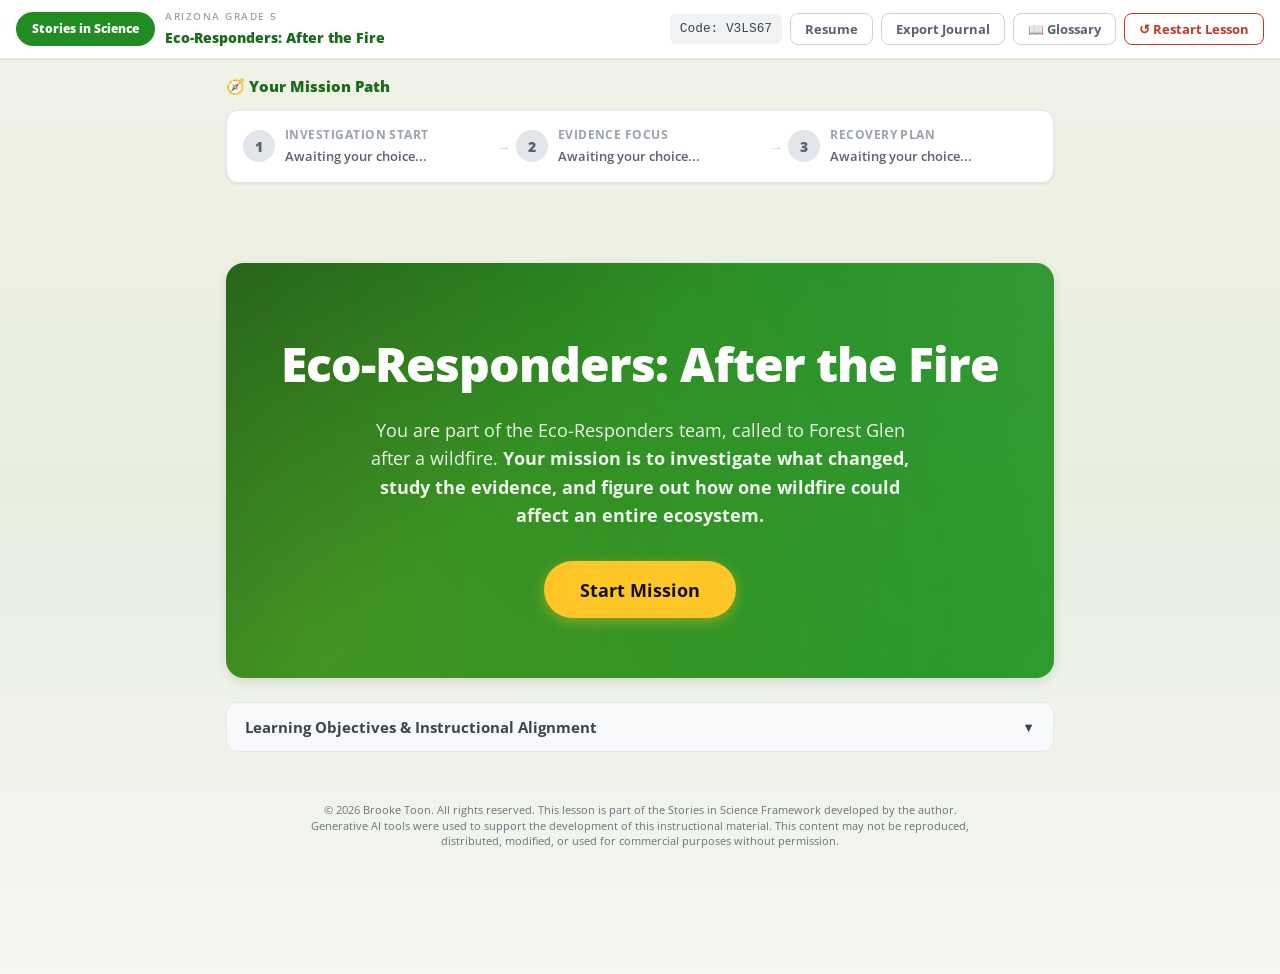
==== commit e1b08647: "Update index.html" ====
--- a/index.html
+++ b/index.html
@@ -1904,7 +1904,7 @@
 
       <div class="align-sins-card">
         <div class="align-sins-heading">⭐ Stories in Science Framework Alignment</div>
-        <div class="align-sins-body">Students enter through a narrative role as Eco-Responders, choose investigation pathways (regional climate data vs. field observation), analyze real-world evidence, build feedback loop models, propose community solutions, create a Fire-Smart PSA, and export a Field Journal artifact.</div>
+        <div class="align-sins-body">Students enter through a narrative role as Eco-Responders, choose investigation pathways (NOAA data vs. field observation), analyze real-world evidence, build feedback loop models, propose community solutions, create a Fire-Smart PSA, and export a Field Journal artifact.</div>
       </div>
 
     </div></div>
@@ -1961,11 +1961,11 @@
 
     <h2 class="title-section">Ping! Ping! Ping!</h2>
 
-    <img src="images/EcoResponders_TabletAlert_01.png" alt="Student viewing Eco-Responder mentor on tablet" class="lesson-image">
+    <img src="images/EcoResponders_TabletAlert_01.png" alt="Student viewing FEMA mentor on tablet" class="lesson-image">
 
     <p class="narrative-text">Your tablet vibrates in your hands. Then, <strong>your Eco-Responder tablet flashes red.</strong></p>
 
-    <p class="narrative-text">Jordan, your Eco-Responder mentor, appears on the screen.</p>
+    <p class="narrative-text">Jordan, your FEMA mentor, appears on the screen.</p>
 
     <p class="dialogue">"<strong>Forest Glen's</strong> fire is finally contained," he says, "but NOAA just issued a Red Flag Warning for <strong>Maple Valley</strong>, and we need to make sure <strong>Maple Valley</strong> is ready."</p>
 
@@ -1983,7 +1983,7 @@
 
       <button class="btn btn--decision" onclick="makeDecision('dp1','noaa'); goTo('section-3a1')">
 
-        <strong>🔍 Analyze regional climate data first</strong><br>
+        <strong>🔍 Analyze NOAA weather data first</strong><br>
 
         <span style="color:var(--gray-600);font-size:0.9rem;">Look for patterns in weather conditions to understand what was happening before the fire.</span>
 
@@ -2019,9 +2019,9 @@
 
     <button class="tts-btn" onclick="toggleSpeech(this, this.parentElement)">🔊 Listen</button>
 
-    <h2 class="title-section">Climate Data Investigation</h2>
-
-    <img src="images/EcoResponders_NOAA_Lab_01.png" alt="Student analyzing regional drought data in mobile lab" class="lesson-image">
+    <h2 class="title-section">NOAA Data Investigation</h2>
+
+    <img src="images/EcoResponders_NOAA_Lab_01.png" alt="Student analyzing NOAA drought data in mobile lab" class="lesson-image">
 
     <p class="narrative-text">You arrive at the mobile lab, and Jordan pulls up the latest weather and fire-condition data on your tablet.</p>
 
@@ -2040,7 +2040,7 @@
 
       <div style="background:linear-gradient(135deg,#dfeee6,#edf5f9);border:1px solid var(--gray-200);border-radius:var(--radius-lg);padding:20px;margin-bottom:18px;">
 
-        <h3 style="margin:0 0 6px;font-size:1.4rem;color:#214a42;">Regional Climate Data Simulator</h3>
+        <h3 style="margin:0 0 6px;font-size:1.4rem;color:#214a42;">NOAA Data Review Simulator</h3>
 
         <p style="margin:0;color:var(--gray-600);">Determine which data from <strong>Forest Glen</strong> you want to study further as you will be reponsible for sharing with your Eco-Responder team .</p>
 
@@ -2178,9 +2178,9 @@
 
     <div class="journal-label">📓 Field Journal</div>
 
-    <p class="journal-prompt">What is one pattern you noticed in your climate data? What does it tell you about fire conditions in <strong>Forest Glen</strong>? Based on this evidence, could <strong>Maple Valley</strong> be at risk for a similar fire? Explain your thinking.</p>
-
-    <textarea class="journal-textarea" data-key="3a1_reflection" oninput="autoSave('3a1_reflection',this.value)" placeholder="My climate data clue suggests that..."></textarea>
+    <p class="journal-prompt">What is one pattern you noticed in your NOAA data? What does it tell you about fire conditions in <strong>Forest Glen</strong>? Based on this evidence, could <strong>Maple Valley</strong> be at risk for a similar fire? Explain your thinking.</p>
+
+    <textarea class="journal-textarea" data-key="3a1_reflection" oninput="autoSave('3a1_reflection',this.value)" placeholder="My NOAA clue suggests that..."></textarea>
 
     <div class="save-indicator" data-save="3a1_reflection"></div>
 
@@ -2209,7 +2209,7 @@
 
     <img src="images/EcoResponders_DryForest_Satellite_01.png" alt="Student reviewing dry satellite terrain" class="lesson-image">
 
-<p class="narrative-text">Jordan closes the climate data and zooms in on a satellite image of <strong>Forest Glen</strong>.</p>
+<p class="narrative-text">Jordan closes the NOAA data and zooms in on a satellite image of <strong>Forest Glen</strong>.</p>
 
 <p class="dialogue">"If conditions looked like this, what do you think the team in <strong>Forest Glen</strong> might be seeing on the ground?"</p>
 
@@ -2232,7 +2232,7 @@
 
     <p class="journal-prompt">What do the data and satellite image show about conditions in <strong>Forest Glen</strong> before the fire? What is one piece of evidence that supports your thinking? Based on this, could <strong>Maple Valley</strong> be at risk for a similar fire? Explain why or why not.</p>
 
-    <textarea class="journal-textarea" data-key="3a2_inference" oninput="autoSave('3a2_inference',this.value)" placeholder="Based on the climate evidence, I think Forest Glen looked like..."></textarea>
+    <textarea class="journal-textarea" data-key="3a2_inference" oninput="autoSave('3a2_inference',this.value)" placeholder="Based on the NOAA evidence, I think Forest Glen looked like..."></textarea>
 
     <div class="save-indicator" data-save="3a2_inference"></div>
 
@@ -2956,7 +2956,7 @@
 
     <img src="images/EcoResponders_DryForest_FieldClues_01.png" alt="Student examining dry forest and cracked streambed" class="lesson-image">
 
-  <p class="dialogue">"We still don’t have the climate data," Marisol says.</p>
+  <p class="dialogue">"We still don’t have NOAA’s climate data," Marisol says.</p>
 
 <p class="dialogue">"But you’ve seen the ground. What do these clues make you wonder about the conditions before the fire?"</p>
 
@@ -2999,7 +2999,7 @@
 
 <div class="section" id="section-4" data-section="4">
 
-<div class="card card--narrative"> <button class="tts-btn" onclick="toggleSpeech(this, this.parentElement)">🔊 Listen</button> <h2 class="title-section">Team Regroup</h2> <img src="images/EcoResponders_TeamConvergence_02.png" alt="Student regrouping with Eco-Responder mentor and ranger" class="lesson-image"> 
+<div class="card card--narrative"> <button class="tts-btn" onclick="toggleSpeech(this, this.parentElement)">🔊 Listen</button> <h2 class="title-section">Team Regroup</h2> <img src="images/EcoResponders_TeamConvergence_02.png" alt="Student regrouping with FEMA mentor and ranger" class="lesson-image"> 
   <p class="narrative-text">You regroup with Jordan and Ranger Marisol and share the data your team collected from <strong>Forest Glen</strong>.</p>
 
 <p class="narrative-text">They review your notes carefully.</p>
@@ -3012,7 +3012,7 @@
 
 <p class="narrative-text">Your tablet lights up with new reports.</p>
 
-<p class="dialogue">"We combined your field data with regional weather and emergency reports overnight," Jordan says.</p>
+<p class="dialogue">"We combined your field data with NOAA and FEMA observations overnight," Jordan says.</p>
 
 <p class="dialogue">"These reports pull everything together so we can understand what really happened, and what might happen next."</p>
 
@@ -3158,7 +3158,7 @@
 
             <p class="ri-evidence">Homes with cleared space around them were more likely to survive than those without it.</p>
 
-            <p class="ri-scientist">"The 30-foot zone is the single biggest predictor of structure survival." — Wildfire safety analyst</p>
+            <p class="ri-scientist">"The 30-foot zone is the single biggest predictor of structure survival." — Cal Fire analyst</p>
 
           </div>
 
@@ -4686,7 +4686,7 @@
 
   if (dpId === 'dp1') {
 
-    state.decisions.dp1_label = choice === 'noaa' ? 'Analyze regional climate data first' : choice === 'field' ? 'Go straight to the fire zone for field observations' : choice;
+    state.decisions.dp1_label = choice === 'noaa' ? 'Analyze NOAA weather data first' : choice === 'field' ? 'Go straight to the fire zone for field observations' : choice;
 
   }
 
@@ -5980,9 +5980,9 @@
 
   // Single source for prompts/labels in the readable journal
   const journalEntries = [
-    { key: 'noaa_pattern',        label: 'Climate Data — Pattern Noticed',                     prompt: 'What pattern do you notice in the data?' },
-    { key: 'noaa_risk',           label: 'Climate Data — Fire Risk Connection',                 prompt: 'How could this pattern increase or decrease fire risk?' },
-    { key: '3a1_reflection',      label: 'Climate Data Reflection',                        prompt: 'What is one pattern you noticed in your climate data? What does it tell you about fire conditions in Forest Glen? Based on this evidence, could Maple Valley be at risk for a similar fire? Explain your thinking.' },
+    { key: 'noaa_pattern',        label: 'NOAA — Pattern Noticed',                     prompt: 'What pattern do you notice in the data?' },
+    { key: 'noaa_risk',           label: 'NOAA — Fire Risk Connection',                 prompt: 'How could this pattern increase or decrease fire risk?' },
+    { key: '3a1_reflection',      label: 'NOAA Data Reflection',                        prompt: 'What is one pattern you noticed in your NOAA data? What does it tell you about fire conditions in Forest Glen? Based on this evidence, could Maple Valley be at risk for a similar fire? Explain your thinking.' },
     { key: '3a2_inference',       label: 'Field Prediction from Climate Data',          prompt: 'What do the data and satellite image show about conditions in Forest Glen before the fire? What is one piece of evidence that supports your thinking? Based on this, could Maple Valley be at risk for a similar fire?' },
     { key: 'fg_journal_forest',   label: 'Forest Region — Field Observations',          prompt: 'What did you notice in this area, and what does it tell you about how the fire affected this environment? Based on your observations, do you think a similar impact could happen in Maple Valley?' },
     { key: 'fg_journal_downtown', label: 'Downtown District — Field Observations',      prompt: 'What did you notice in this area, and what does it tell you about how the fire affected this environment? Based on your observations, do you think a similar impact could happen in Maple Valley?' },
@@ -6016,7 +6016,7 @@
   // DP1 extra detail (NOAA indicator or field zones visited)
   let dp1Extra = '';
   if (dec.dp1 === 'noaa' && j['noaa_indicator']) {
-    dp1Extra = 'Climate data examined: ' + esc(j['noaa_indicator']);
+    dp1Extra = 'NOAA data examined: ' + esc(j['noaa_indicator']);
   } else if (dec.dp1 === 'field') {
     const zoneMap = { forest: 'Forest Region', downtown: 'Downtown District', home: 'Residential Area' };
     const visited = Object.entries(zoneMap)
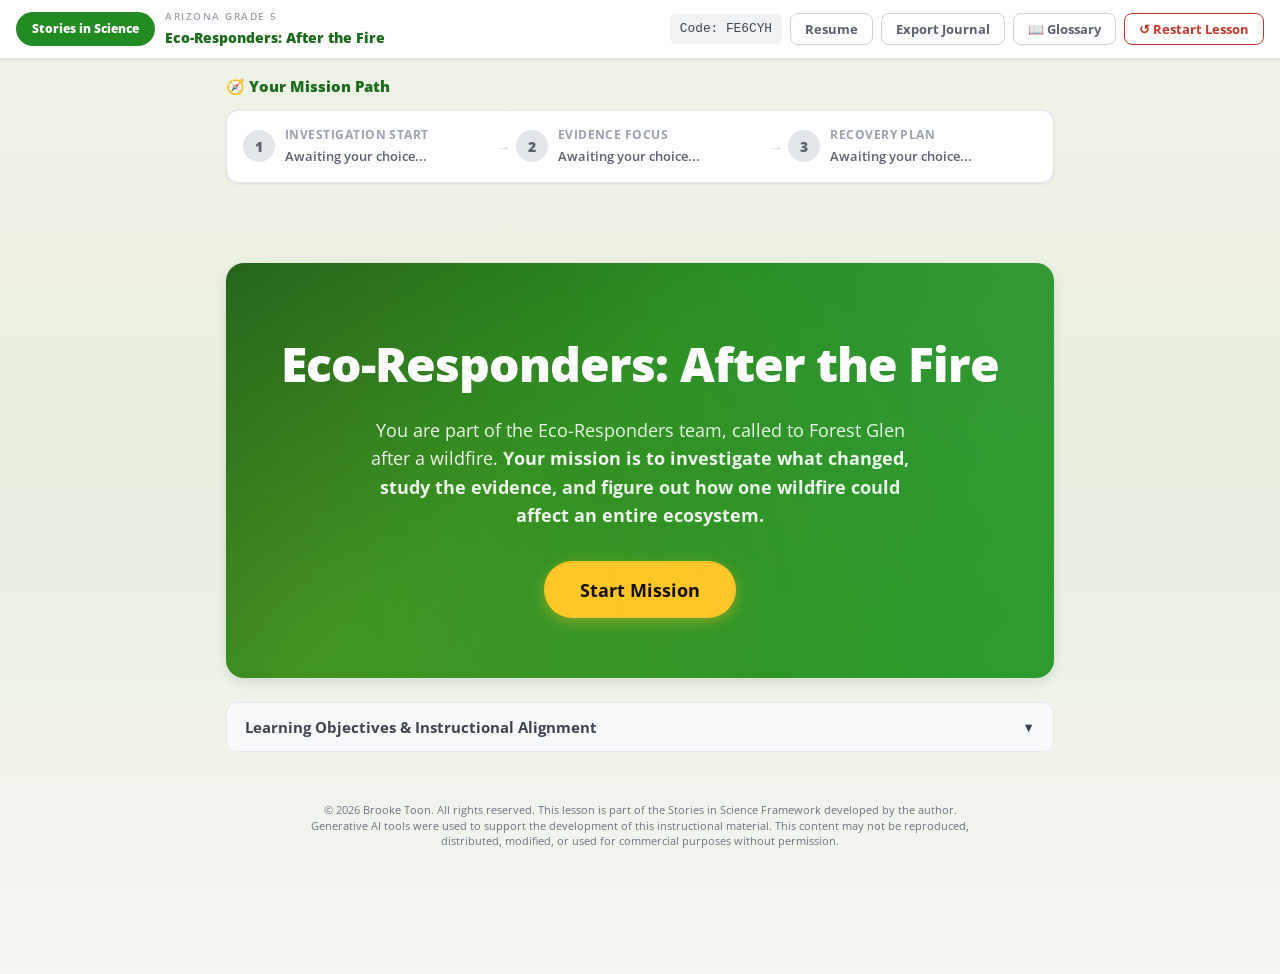
==== commit ae0f2dda: "Update index.html" ====
--- a/index.html
+++ b/index.html
@@ -3158,7 +3158,7 @@
 
             <p class="ri-evidence">Homes with cleared space around them were more likely to survive than those without it.</p>
 
-            <p class="ri-scientist">"The 30-foot zone is the single biggest predictor of structure survival." — Cal Fire analyst</p>
+            <p class="ri-scientist">"The 30-foot zone is the single biggest predictor of structure survival." — Wildfire Safety analyst</p>
 
           </div>
 
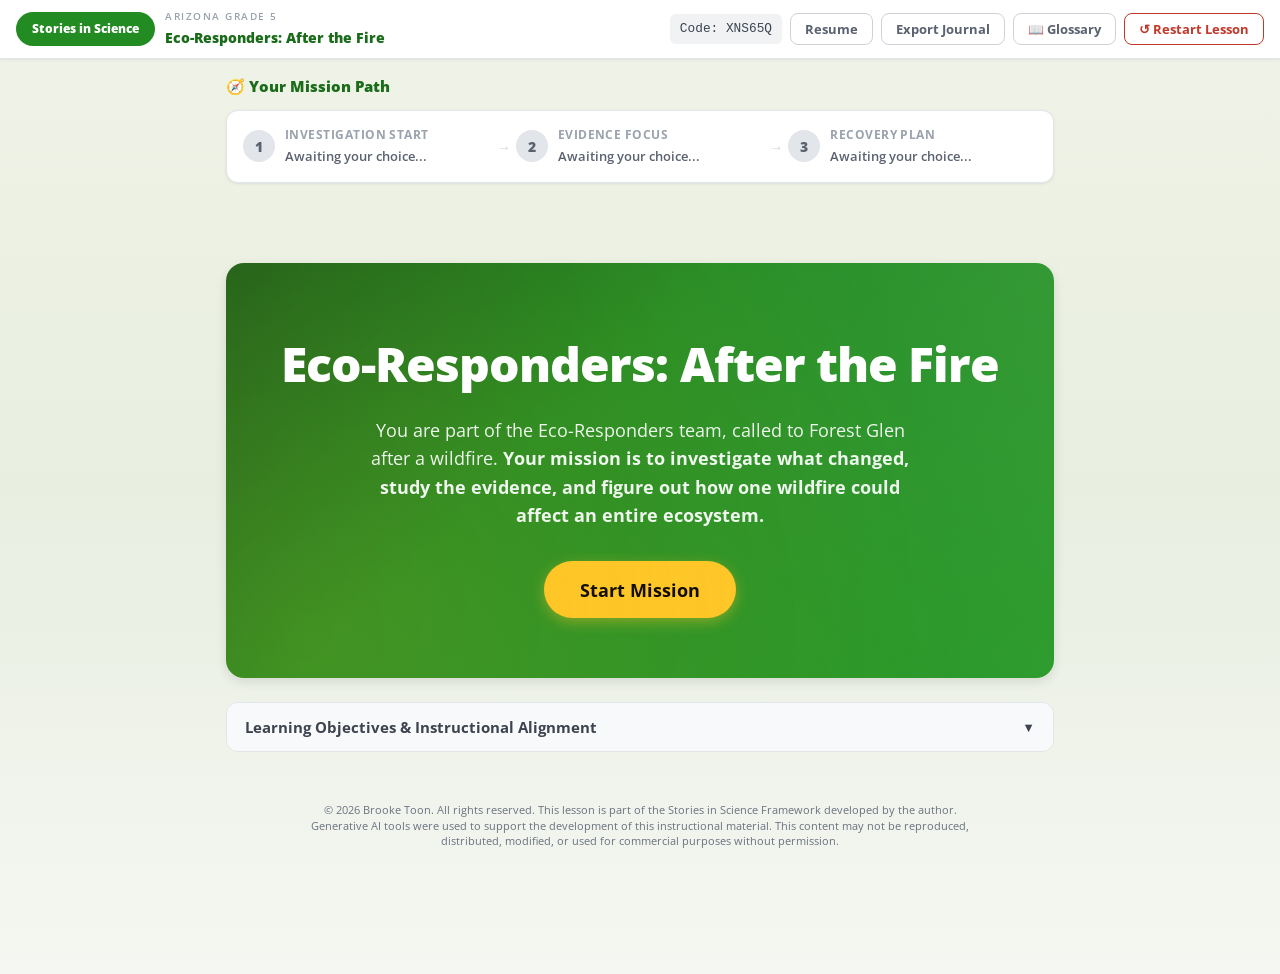
==== commit 4d6ac47d: "Rename Eco_Responders_no_NOAA_FEMA.html to index.html" ====
--- a/index.html
+++ b/index.html
@@ -1904,7 +1904,7 @@
 
       <div class="align-sins-card">
         <div class="align-sins-heading">⭐ Stories in Science Framework Alignment</div>
-        <div class="align-sins-body">Students enter through a narrative role as Eco-Responders, choose investigation pathways (NOAA data vs. field observation), analyze real-world evidence, build feedback loop models, propose community solutions, create a Fire-Smart PSA, and export a Field Journal artifact.</div>
+        <div class="align-sins-body">Students enter through a narrative role as Eco-Responders, choose investigation pathways (regional climate data vs. field observation), analyze real-world evidence, build feedback loop models, propose community solutions, create a Fire-Smart PSA, and export a Field Journal artifact.</div>
       </div>
 
     </div></div>
@@ -1961,11 +1961,11 @@
 
     <h2 class="title-section">Ping! Ping! Ping!</h2>
 
-    <img src="images/EcoResponders_TabletAlert_01.png" alt="Student viewing FEMA mentor on tablet" class="lesson-image">
+    <img src="images/EcoResponders_TabletAlert_01.png" alt="Student viewing Eco-Responder mentor on tablet" class="lesson-image">
 
     <p class="narrative-text">Your tablet vibrates in your hands. Then, <strong>your Eco-Responder tablet flashes red.</strong></p>
 
-    <p class="narrative-text">Jordan, your FEMA mentor, appears on the screen.</p>
+    <p class="narrative-text">Jordan, your Eco-Responder mentor, appears on the screen.</p>
 
     <p class="dialogue">"<strong>Forest Glen's</strong> fire is finally contained," he says, "but NOAA just issued a Red Flag Warning for <strong>Maple Valley</strong>, and we need to make sure <strong>Maple Valley</strong> is ready."</p>
 
@@ -1983,7 +1983,7 @@
 
       <button class="btn btn--decision" onclick="makeDecision('dp1','noaa'); goTo('section-3a1')">
 
-        <strong>🔍 Analyze NOAA weather data first</strong><br>
+        <strong>🔍 Analyze regional climate data first</strong><br>
 
         <span style="color:var(--gray-600);font-size:0.9rem;">Look for patterns in weather conditions to understand what was happening before the fire.</span>
 
@@ -2019,9 +2019,9 @@
 
     <button class="tts-btn" onclick="toggleSpeech(this, this.parentElement)">🔊 Listen</button>
 
-    <h2 class="title-section">NOAA Data Investigation</h2>
-
-    <img src="images/EcoResponders_NOAA_Lab_01.png" alt="Student analyzing NOAA drought data in mobile lab" class="lesson-image">
+    <h2 class="title-section">Climate Data Investigation</h2>
+
+    <img src="images/EcoResponders_NOAA_Lab_01.png" alt="Student analyzing regional drought data in mobile lab" class="lesson-image">
 
     <p class="narrative-text">You arrive at the mobile lab, and Jordan pulls up the latest weather and fire-condition data on your tablet.</p>
 
@@ -2040,7 +2040,7 @@
 
       <div style="background:linear-gradient(135deg,#dfeee6,#edf5f9);border:1px solid var(--gray-200);border-radius:var(--radius-lg);padding:20px;margin-bottom:18px;">
 
-        <h3 style="margin:0 0 6px;font-size:1.4rem;color:#214a42;">NOAA Data Review Simulator</h3>
+        <h3 style="margin:0 0 6px;font-size:1.4rem;color:#214a42;">Regional Climate Data Simulator</h3>
 
         <p style="margin:0;color:var(--gray-600);">Determine which data from <strong>Forest Glen</strong> you want to study further as you will be reponsible for sharing with your Eco-Responder team .</p>
 
@@ -2178,9 +2178,9 @@
 
     <div class="journal-label">📓 Field Journal</div>
 
-    <p class="journal-prompt">What is one pattern you noticed in your NOAA data? What does it tell you about fire conditions in <strong>Forest Glen</strong>? Based on this evidence, could <strong>Maple Valley</strong> be at risk for a similar fire? Explain your thinking.</p>
-
-    <textarea class="journal-textarea" data-key="3a1_reflection" oninput="autoSave('3a1_reflection',this.value)" placeholder="My NOAA clue suggests that..."></textarea>
+    <p class="journal-prompt">What is one pattern you noticed in your climate data? What does it tell you about fire conditions in <strong>Forest Glen</strong>? Based on this evidence, could <strong>Maple Valley</strong> be at risk for a similar fire? Explain your thinking.</p>
+
+    <textarea class="journal-textarea" data-key="3a1_reflection" oninput="autoSave('3a1_reflection',this.value)" placeholder="My climate data clue suggests that..."></textarea>
 
     <div class="save-indicator" data-save="3a1_reflection"></div>
 
@@ -2209,7 +2209,7 @@
 
     <img src="images/EcoResponders_DryForest_Satellite_01.png" alt="Student reviewing dry satellite terrain" class="lesson-image">
 
-<p class="narrative-text">Jordan closes the NOAA data and zooms in on a satellite image of <strong>Forest Glen</strong>.</p>
+<p class="narrative-text">Jordan closes the climate data and zooms in on a satellite image of <strong>Forest Glen</strong>.</p>
 
 <p class="dialogue">"If conditions looked like this, what do you think the team in <strong>Forest Glen</strong> might be seeing on the ground?"</p>
 
@@ -2232,7 +2232,7 @@
 
     <p class="journal-prompt">What do the data and satellite image show about conditions in <strong>Forest Glen</strong> before the fire? What is one piece of evidence that supports your thinking? Based on this, could <strong>Maple Valley</strong> be at risk for a similar fire? Explain why or why not.</p>
 
-    <textarea class="journal-textarea" data-key="3a2_inference" oninput="autoSave('3a2_inference',this.value)" placeholder="Based on the NOAA evidence, I think Forest Glen looked like..."></textarea>
+    <textarea class="journal-textarea" data-key="3a2_inference" oninput="autoSave('3a2_inference',this.value)" placeholder="Based on the climate evidence, I think Forest Glen looked like..."></textarea>
 
     <div class="save-indicator" data-save="3a2_inference"></div>
 
@@ -2956,7 +2956,7 @@
 
     <img src="images/EcoResponders_DryForest_FieldClues_01.png" alt="Student examining dry forest and cracked streambed" class="lesson-image">
 
-  <p class="dialogue">"We still don’t have NOAA’s climate data," Marisol says.</p>
+  <p class="dialogue">"We still don’t have the climate data," Marisol says.</p>
 
 <p class="dialogue">"But you’ve seen the ground. What do these clues make you wonder about the conditions before the fire?"</p>
 
@@ -2999,7 +2999,7 @@
 
 <div class="section" id="section-4" data-section="4">
 
-<div class="card card--narrative"> <button class="tts-btn" onclick="toggleSpeech(this, this.parentElement)">🔊 Listen</button> <h2 class="title-section">Team Regroup</h2> <img src="images/EcoResponders_TeamConvergence_02.png" alt="Student regrouping with FEMA mentor and ranger" class="lesson-image"> 
+<div class="card card--narrative"> <button class="tts-btn" onclick="toggleSpeech(this, this.parentElement)">🔊 Listen</button> <h2 class="title-section">Team Regroup</h2> <img src="images/EcoResponders_TeamConvergence_02.png" alt="Student regrouping with Eco-Responder mentor and ranger" class="lesson-image"> 
   <p class="narrative-text">You regroup with Jordan and Ranger Marisol and share the data your team collected from <strong>Forest Glen</strong>.</p>
 
 <p class="narrative-text">They review your notes carefully.</p>
@@ -3012,7 +3012,7 @@
 
 <p class="narrative-text">Your tablet lights up with new reports.</p>
 
-<p class="dialogue">"We combined your field data with NOAA and FEMA observations overnight," Jordan says.</p>
+<p class="dialogue">"We combined your field data with regional weather and emergency reports overnight," Jordan says.</p>
 
 <p class="dialogue">"These reports pull everything together so we can understand what really happened, and what might happen next."</p>
 
@@ -3158,7 +3158,7 @@
 
             <p class="ri-evidence">Homes with cleared space around them were more likely to survive than those without it.</p>
 
-            <p class="ri-scientist">"The 30-foot zone is the single biggest predictor of structure survival." — Wildfire Safety analyst</p>
+            <p class="ri-scientist">"The 30-foot zone is the single biggest predictor of structure survival." — Wildfire safety analyst</p>
 
           </div>
 
@@ -4686,7 +4686,7 @@
 
   if (dpId === 'dp1') {
 
-    state.decisions.dp1_label = choice === 'noaa' ? 'Analyze NOAA weather data first' : choice === 'field' ? 'Go straight to the fire zone for field observations' : choice;
+    state.decisions.dp1_label = choice === 'noaa' ? 'Analyze regional climate data first' : choice === 'field' ? 'Go straight to the fire zone for field observations' : choice;
 
   }
 
@@ -5980,9 +5980,9 @@
 
   // Single source for prompts/labels in the readable journal
   const journalEntries = [
-    { key: 'noaa_pattern',        label: 'NOAA — Pattern Noticed',                     prompt: 'What pattern do you notice in the data?' },
-    { key: 'noaa_risk',           label: 'NOAA — Fire Risk Connection',                 prompt: 'How could this pattern increase or decrease fire risk?' },
-    { key: '3a1_reflection',      label: 'NOAA Data Reflection',                        prompt: 'What is one pattern you noticed in your NOAA data? What does it tell you about fire conditions in Forest Glen? Based on this evidence, could Maple Valley be at risk for a similar fire? Explain your thinking.' },
+    { key: 'noaa_pattern',        label: 'Climate Data — Pattern Noticed',                     prompt: 'What pattern do you notice in the data?' },
+    { key: 'noaa_risk',           label: 'Climate Data — Fire Risk Connection',                 prompt: 'How could this pattern increase or decrease fire risk?' },
+    { key: '3a1_reflection',      label: 'Climate Data Reflection',                        prompt: 'What is one pattern you noticed in your climate data? What does it tell you about fire conditions in Forest Glen? Based on this evidence, could Maple Valley be at risk for a similar fire? Explain your thinking.' },
     { key: '3a2_inference',       label: 'Field Prediction from Climate Data',          prompt: 'What do the data and satellite image show about conditions in Forest Glen before the fire? What is one piece of evidence that supports your thinking? Based on this, could Maple Valley be at risk for a similar fire?' },
     { key: 'fg_journal_forest',   label: 'Forest Region — Field Observations',          prompt: 'What did you notice in this area, and what does it tell you about how the fire affected this environment? Based on your observations, do you think a similar impact could happen in Maple Valley?' },
     { key: 'fg_journal_downtown', label: 'Downtown District — Field Observations',      prompt: 'What did you notice in this area, and what does it tell you about how the fire affected this environment? Based on your observations, do you think a similar impact could happen in Maple Valley?' },
@@ -6016,7 +6016,7 @@
   // DP1 extra detail (NOAA indicator or field zones visited)
   let dp1Extra = '';
   if (dec.dp1 === 'noaa' && j['noaa_indicator']) {
-    dp1Extra = 'NOAA data examined: ' + esc(j['noaa_indicator']);
+    dp1Extra = 'Climate data examined: ' + esc(j['noaa_indicator']);
   } else if (dec.dp1 === 'field') {
     const zoneMap = { forest: 'Forest Region', downtown: 'Downtown District', home: 'Residential Area' };
     const visited = Object.entries(zoneMap)
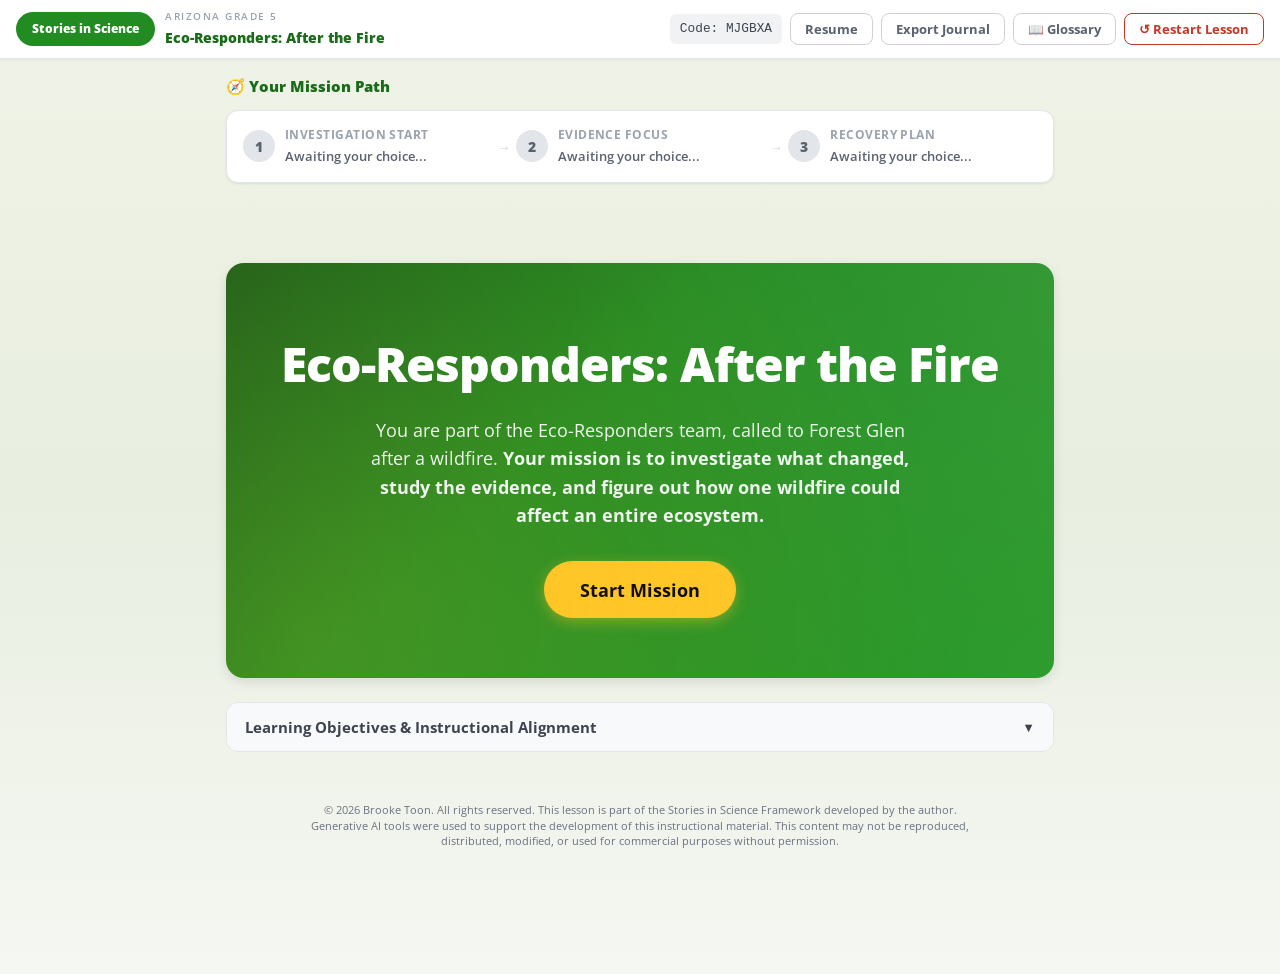
==== commit effe4d11: "Add files via upload" ====
--- a/index.html
+++ b/index.html
@@ -1904,7 +1904,7 @@
 
       <div class="align-sins-card">
         <div class="align-sins-heading">⭐ Stories in Science Framework Alignment</div>
-        <div class="align-sins-body">Students enter through a narrative role as Eco-Responders, choose investigation pathways (regional climate data vs. field observation), analyze real-world evidence, build feedback loop models, propose community solutions, create a Fire-Smart PSA, and export a Field Journal artifact.</div>
+        <div class="align-sins-body">Students enter through a narrative role as Eco-Responders, choose investigation pathways (NOAA data vs. field observation), analyze real-world evidence, build feedback loop models, propose community solutions, create a Fire-Smart PSA, and export a Field Journal artifact.</div>
       </div>
 
     </div></div>
@@ -1961,11 +1961,11 @@
 
     <h2 class="title-section">Ping! Ping! Ping!</h2>
 
-    <img src="images/EcoResponders_TabletAlert_01.png" alt="Student viewing Eco-Responder mentor on tablet" class="lesson-image">
+    <img src="images/EcoResponders_TabletAlert_01.png" alt="Student viewing FEMA mentor on tablet" class="lesson-image">
 
     <p class="narrative-text">Your tablet vibrates in your hands. Then, <strong>your Eco-Responder tablet flashes red.</strong></p>
 
-    <p class="narrative-text">Jordan, your Eco-Responder mentor, appears on the screen.</p>
+    <p class="narrative-text">Jordan, your FEMA mentor, appears on the screen.</p>
 
     <p class="dialogue">"<strong>Forest Glen's</strong> fire is finally contained," he says, "but NOAA just issued a Red Flag Warning for <strong>Maple Valley</strong>, and we need to make sure <strong>Maple Valley</strong> is ready."</p>
 
@@ -1983,7 +1983,7 @@
 
       <button class="btn btn--decision" onclick="makeDecision('dp1','noaa'); goTo('section-3a1')">
 
-        <strong>🔍 Analyze regional climate data first</strong><br>
+        <strong>🔍 Analyze NOAA weather data first</strong><br>
 
         <span style="color:var(--gray-600);font-size:0.9rem;">Look for patterns in weather conditions to understand what was happening before the fire.</span>
 
@@ -2019,9 +2019,9 @@
 
     <button class="tts-btn" onclick="toggleSpeech(this, this.parentElement)">🔊 Listen</button>
 
-    <h2 class="title-section">Climate Data Investigation</h2>
-
-    <img src="images/EcoResponders_NOAA_Lab_01.png" alt="Student analyzing regional drought data in mobile lab" class="lesson-image">
+    <h2 class="title-section">NOAA Data Investigation</h2>
+
+    <img src="images/EcoResponders_NOAA_Lab_01.png" alt="Student analyzing NOAA drought data in mobile lab" class="lesson-image">
 
     <p class="narrative-text">You arrive at the mobile lab, and Jordan pulls up the latest weather and fire-condition data on your tablet.</p>
 
@@ -2040,7 +2040,7 @@
 
       <div style="background:linear-gradient(135deg,#dfeee6,#edf5f9);border:1px solid var(--gray-200);border-radius:var(--radius-lg);padding:20px;margin-bottom:18px;">
 
-        <h3 style="margin:0 0 6px;font-size:1.4rem;color:#214a42;">Regional Climate Data Simulator</h3>
+        <h3 style="margin:0 0 6px;font-size:1.4rem;color:#214a42;">NOAA Data Review Simulator</h3>
 
         <p style="margin:0;color:var(--gray-600);">Determine which data from <strong>Forest Glen</strong> you want to study further as you will be reponsible for sharing with your Eco-Responder team .</p>
 
@@ -2178,9 +2178,9 @@
 
     <div class="journal-label">📓 Field Journal</div>
 
-    <p class="journal-prompt">What is one pattern you noticed in your climate data? What does it tell you about fire conditions in <strong>Forest Glen</strong>? Based on this evidence, could <strong>Maple Valley</strong> be at risk for a similar fire? Explain your thinking.</p>
-
-    <textarea class="journal-textarea" data-key="3a1_reflection" oninput="autoSave('3a1_reflection',this.value)" placeholder="My climate data clue suggests that..."></textarea>
+    <p class="journal-prompt">What is one pattern you noticed in your NOAA data? What does it tell you about fire conditions in <strong>Forest Glen</strong>? Based on this evidence, could <strong>Maple Valley</strong> be at risk for a similar fire? Explain your thinking.</p>
+
+    <textarea class="journal-textarea" data-key="3a1_reflection" oninput="autoSave('3a1_reflection',this.value)" placeholder="My NOAA clue suggests that..."></textarea>
 
     <div class="save-indicator" data-save="3a1_reflection"></div>
 
@@ -2209,7 +2209,7 @@
 
     <img src="images/EcoResponders_DryForest_Satellite_01.png" alt="Student reviewing dry satellite terrain" class="lesson-image">
 
-<p class="narrative-text">Jordan closes the climate data and zooms in on a satellite image of <strong>Forest Glen</strong>.</p>
+<p class="narrative-text">Jordan closes the NOAA data and zooms in on a satellite image of <strong>Forest Glen</strong>.</p>
 
 <p class="dialogue">"If conditions looked like this, what do you think the team in <strong>Forest Glen</strong> might be seeing on the ground?"</p>
 
@@ -2232,7 +2232,7 @@
 
     <p class="journal-prompt">What do the data and satellite image show about conditions in <strong>Forest Glen</strong> before the fire? What is one piece of evidence that supports your thinking? Based on this, could <strong>Maple Valley</strong> be at risk for a similar fire? Explain why or why not.</p>
 
-    <textarea class="journal-textarea" data-key="3a2_inference" oninput="autoSave('3a2_inference',this.value)" placeholder="Based on the climate evidence, I think Forest Glen looked like..."></textarea>
+    <textarea class="journal-textarea" data-key="3a2_inference" oninput="autoSave('3a2_inference',this.value)" placeholder="Based on the NOAA evidence, I think Forest Glen looked like..."></textarea>
 
     <div class="save-indicator" data-save="3a2_inference"></div>
 
@@ -2956,7 +2956,7 @@
 
     <img src="images/EcoResponders_DryForest_FieldClues_01.png" alt="Student examining dry forest and cracked streambed" class="lesson-image">
 
-  <p class="dialogue">"We still don’t have the climate data," Marisol says.</p>
+  <p class="dialogue">"We still don’t have NOAA’s climate data," Marisol says.</p>
 
 <p class="dialogue">"But you’ve seen the ground. What do these clues make you wonder about the conditions before the fire?"</p>
 
@@ -2999,7 +2999,7 @@
 
 <div class="section" id="section-4" data-section="4">
 
-<div class="card card--narrative"> <button class="tts-btn" onclick="toggleSpeech(this, this.parentElement)">🔊 Listen</button> <h2 class="title-section">Team Regroup</h2> <img src="images/EcoResponders_TeamConvergence_02.png" alt="Student regrouping with Eco-Responder mentor and ranger" class="lesson-image"> 
+<div class="card card--narrative"> <button class="tts-btn" onclick="toggleSpeech(this, this.parentElement)">🔊 Listen</button> <h2 class="title-section">Team Regroup</h2> <img src="images/EcoResponders_TeamConvergence_02.png" alt="Student regrouping with FEMA mentor and ranger" class="lesson-image"> 
   <p class="narrative-text">You regroup with Jordan and Ranger Marisol and share the data your team collected from <strong>Forest Glen</strong>.</p>
 
 <p class="narrative-text">They review your notes carefully.</p>
@@ -3012,7 +3012,7 @@
 
 <p class="narrative-text">Your tablet lights up with new reports.</p>
 
-<p class="dialogue">"We combined your field data with regional weather and emergency reports overnight," Jordan says.</p>
+<p class="dialogue">"We combined your field data with NOAA and FEMA observations overnight," Jordan says.</p>
 
 <p class="dialogue">"These reports pull everything together so we can understand what really happened, and what might happen next."</p>
 
@@ -3158,7 +3158,7 @@
 
             <p class="ri-evidence">Homes with cleared space around them were more likely to survive than those without it.</p>
 
-            <p class="ri-scientist">"The 30-foot zone is the single biggest predictor of structure survival." — Wildfire safety analyst</p>
+            <p class="ri-scientist">"The 30-foot zone is the single biggest predictor of structure survival." — Wildfire Safety analyst</p>
 
           </div>
 
@@ -4686,7 +4686,7 @@
 
   if (dpId === 'dp1') {
 
-    state.decisions.dp1_label = choice === 'noaa' ? 'Analyze regional climate data first' : choice === 'field' ? 'Go straight to the fire zone for field observations' : choice;
+    state.decisions.dp1_label = choice === 'noaa' ? 'Analyze NOAA weather data first' : choice === 'field' ? 'Go straight to the fire zone for field observations' : choice;
 
   }
 
@@ -5980,9 +5980,9 @@
 
   // Single source for prompts/labels in the readable journal
   const journalEntries = [
-    { key: 'noaa_pattern',        label: 'Climate Data — Pattern Noticed',                     prompt: 'What pattern do you notice in the data?' },
-    { key: 'noaa_risk',           label: 'Climate Data — Fire Risk Connection',                 prompt: 'How could this pattern increase or decrease fire risk?' },
-    { key: '3a1_reflection',      label: 'Climate Data Reflection',                        prompt: 'What is one pattern you noticed in your climate data? What does it tell you about fire conditions in Forest Glen? Based on this evidence, could Maple Valley be at risk for a similar fire? Explain your thinking.' },
+    { key: 'noaa_pattern',        label: 'NOAA — Pattern Noticed',                     prompt: 'What pattern do you notice in the data?' },
+    { key: 'noaa_risk',           label: 'NOAA — Fire Risk Connection',                 prompt: 'How could this pattern increase or decrease fire risk?' },
+    { key: '3a1_reflection',      label: 'NOAA Data Reflection',                        prompt: 'What is one pattern you noticed in your NOAA data? What does it tell you about fire conditions in Forest Glen? Based on this evidence, could Maple Valley be at risk for a similar fire? Explain your thinking.' },
     { key: '3a2_inference',       label: 'Field Prediction from Climate Data',          prompt: 'What do the data and satellite image show about conditions in Forest Glen before the fire? What is one piece of evidence that supports your thinking? Based on this, could Maple Valley be at risk for a similar fire?' },
     { key: 'fg_journal_forest',   label: 'Forest Region — Field Observations',          prompt: 'What did you notice in this area, and what does it tell you about how the fire affected this environment? Based on your observations, do you think a similar impact could happen in Maple Valley?' },
     { key: 'fg_journal_downtown', label: 'Downtown District — Field Observations',      prompt: 'What did you notice in this area, and what does it tell you about how the fire affected this environment? Based on your observations, do you think a similar impact could happen in Maple Valley?' },
@@ -6016,7 +6016,7 @@
   // DP1 extra detail (NOAA indicator or field zones visited)
   let dp1Extra = '';
   if (dec.dp1 === 'noaa' && j['noaa_indicator']) {
-    dp1Extra = 'Climate data examined: ' + esc(j['noaa_indicator']);
+    dp1Extra = 'NOAA data examined: ' + esc(j['noaa_indicator']);
   } else if (dec.dp1 === 'field') {
     const zoneMap = { forest: 'Forest Region', downtown: 'Downtown District', home: 'Residential Area' };
     const visited = Object.entries(zoneMap)
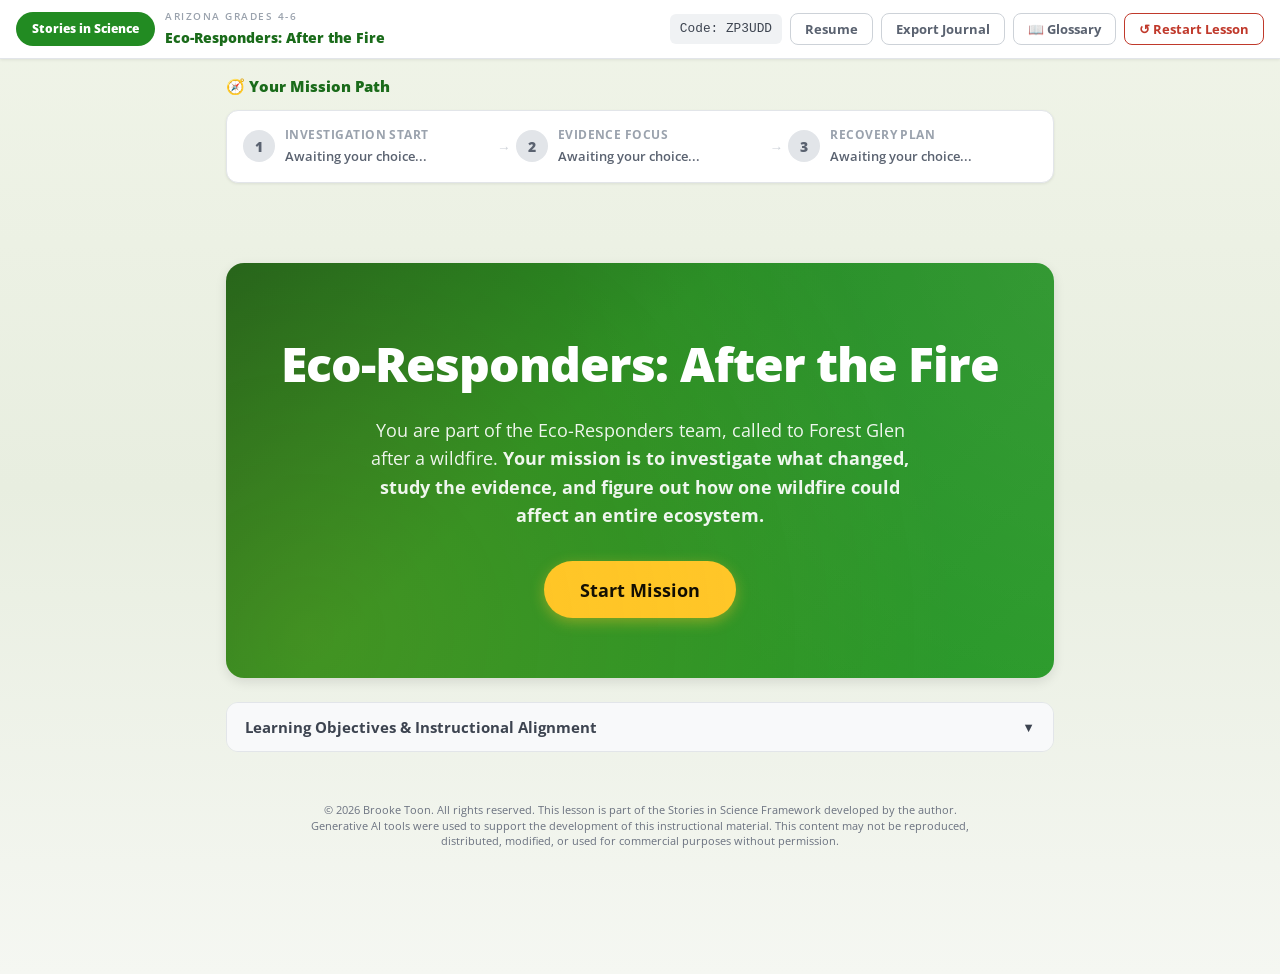
==== commit 3ac7c181: "Update index.html" ====
--- a/index.html
+++ b/index.html
@@ -1652,7 +1652,7 @@
   <div class="brand">
     <span class="brand-pill">Stories in Science</span>
     <div class="brand-text">
-      <span class="brand-series">Arizona Grade 5</span>
+      <span class="brand-series">Arizona Grades 4-6</span>
       <span class="brand-title">Eco-Responders: After the Fire</span>
     </div>
   </div>
@@ -1856,6 +1856,7 @@
 
     <div class="expandable-body"><div class="expandable-content">
 
+      <p class="align-overview">Grade 4: enrichment • Grade 5: on-level • Grade 6: review/application</p>
       <p class="align-overview">In this lesson, students investigate wildfire evidence from Forest Glen to develop evidence-based explanations for how natural and human factors affect ecosystems, and to propose solutions that help Maple Valley rebuild safely for both people and wildlife.</p>
 
       <div class="align-section-label">Learning Objectives</div>
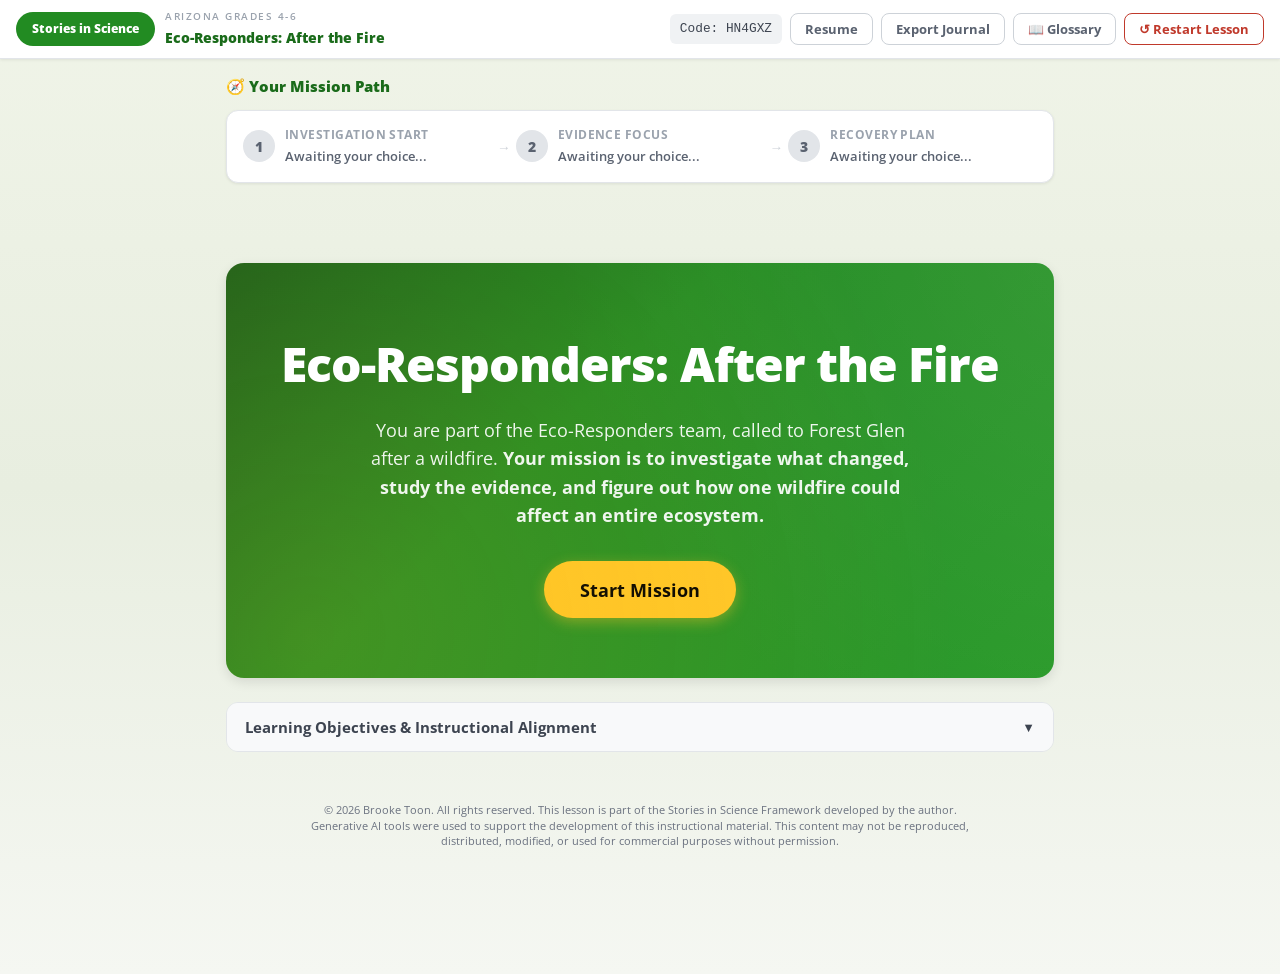
==== commit 1e417f05: "Update label for study ID input field" ====
--- a/index.html
+++ b/index.html
@@ -1810,7 +1810,7 @@
     </p>
 
     <label style="display:block;font-weight:700;margin-bottom:6px;color:var(--gray-700);font-size:0.9rem;">
-      Study ID or name:
+      login/study ID or name:
     </label>
 
     <input type="text" id="exportNameInput"
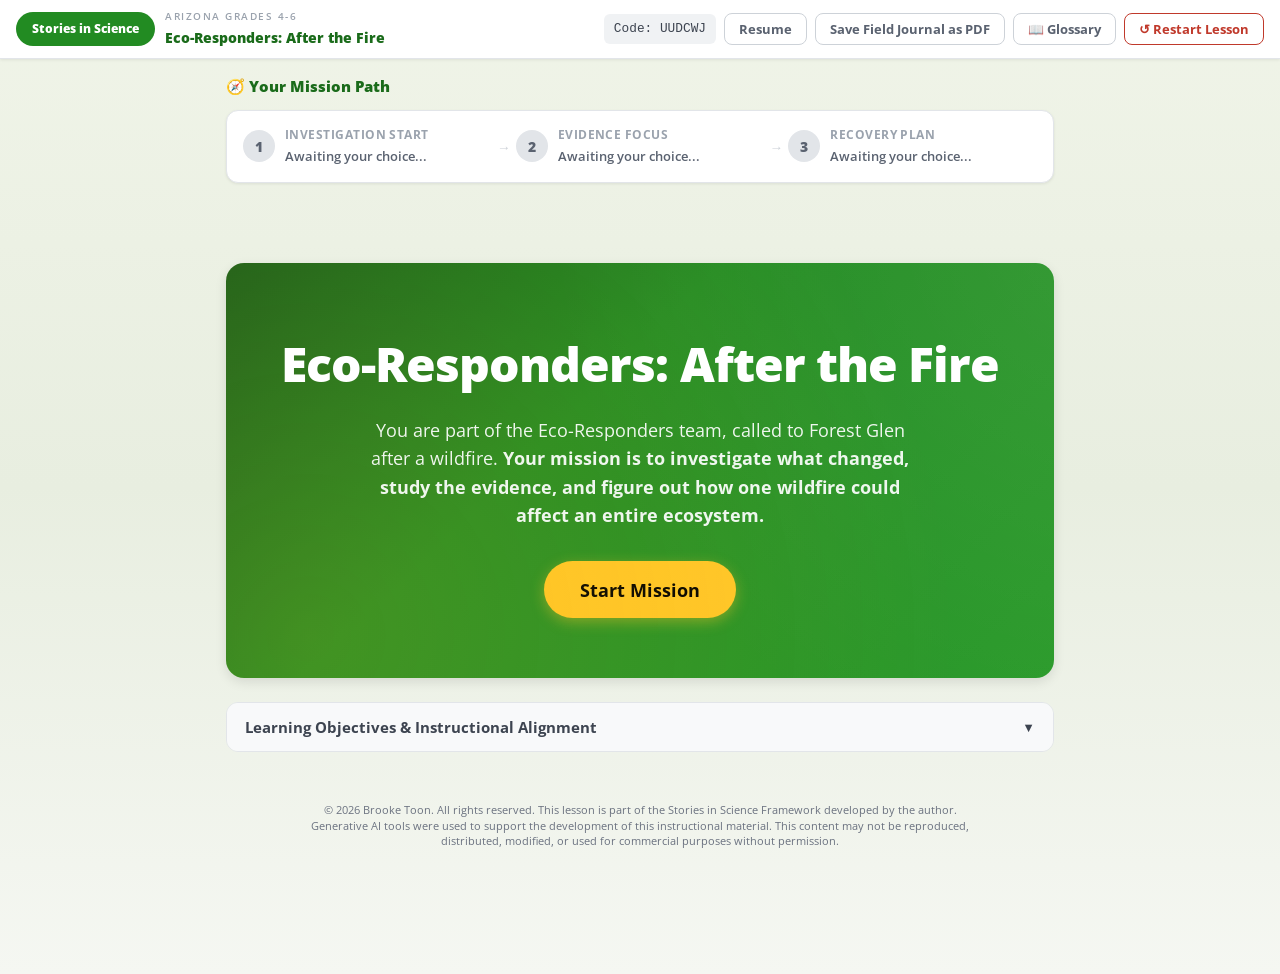
==== commit f6fcd502: "Update export functionality to save as PDF" ====
--- a/index.html
+++ b/index.html
@@ -1664,7 +1664,7 @@
 
     <button class="btn btn--back" onclick="showResumeModal()">Resume</button>
 
-    <button class="btn btn--back" onclick="showExportModal()">Export Journal</button>
+    <button class="btn btn--back" onclick="showExportModal()">Save Field Journal as PDF</button>
 
     <button class="btn btn--back" onclick="showGlossaryModal()">📖 Glossary</button>
 
@@ -1791,12 +1791,12 @@
 <!-- ============ EXPORT FILENAME MODAL ============ -->
 <div class="modal-overlay" id="exportModal" onclick="handleExportOverlayClick(event)">
   <div class="modal">
-    <h3>💾 Export Your Field Journal</h3>
+    <h3>💾 Save Your Field Journal as PDF</h3>
 
     <div style="background:var(--gray-100);padding:12px 14px;border-radius:12px;margin-bottom:14px;color:var(--gray-700);line-height:1.45;">
       <p style="margin:0 0 10px 0;">
-        <strong>Use your classroom login/study ID as the file name.</strong><br>
-        Enter it below. You will upload this Field Journal to your engagement survey.
+        <strong>Use your classroom login/study ID as the file name — not your name.</strong><br>
+        Enter it below. The styled Field Journal will open in the browser print window; choose <strong>Save as PDF</strong>.
       </p>
       
       <p style="margin:0;">
@@ -1806,26 +1806,26 @@
     </div>
 
     <p style="margin-bottom:14px;color:var(--gray-600);font-size:0.9rem;">
-      <strong>EcoRespondersJournal</strong> will be added automatically to the end of the filename.
+      <strong>EcoRespondersJournal</strong> will be added automatically to the end of the PDF filename.
     </p>
 
     <label style="display:block;font-weight:700;margin-bottom:6px;color:var(--gray-700);font-size:0.9rem;">
-      login/study ID or name:
+      Classroom login/study ID:
     </label>
 
     <input type="text" id="exportNameInput"
-      placeholder="e.g. SIS-001 or Jordan"
+      placeholder="e.g. SIS-001"
       maxlength="40"
       style="font-family:inherit;letter-spacing:normal;text-align:left;"
       oninput="updateExportPreview()"
       onkeydown="if(event.key==='Enter') doExportJournal()">
 
     <p id="exportFilenamePreview" style="font-size:0.85rem;color:var(--gray-600);margin-bottom:16px;font-family:monospace;background:var(--gray-100);padding:6px 10px;border-radius:6px;">
-      📄 EcoRespondersJournal.html
+      📄 EcoRespondersJournal.pdf
     </p>
 
     <div class="btn-row">
-      <button class="btn btn--primary" onclick="doExportJournal()">⬇ Export</button>
+      <button class="btn btn--primary" onclick="doExportJournal()">Save Field Journal as PDF</button>
       <button class="btn btn--secondary" onclick="closeExportModal()">Cancel</button>
     </div>
   </div>
@@ -4215,15 +4215,18 @@
 
     <p class="subtitle">You used evidence, patterns, and systems thinking to help a community make decisions.</p>
 
-    <p class="subtitle">Follow both steps below to finish. Do them in order.</p>
-
-    <p class="subtitle" style="font-size:0.9rem;opacity:0.9;">You'll need your classroom login/study ID to save your journal and take the survey.</p>
+    <div style="max-width:680px;margin:20px auto 0;text-align:left;">
+      <p class="subtitle" style="max-width:none;margin:0 0 8px;"><strong>Step 1: Save Your Field Journal as PDF</strong></p>
+      <p class="subtitle" style="max-width:none;margin:0 0 18px;">Select <strong>Save Field Journal as PDF</strong>. In the print window, choose <strong>Save as PDF</strong> and save the file using your classroom login/study ID — not your name.</p>
+      <p class="subtitle" style="max-width:none;margin:0 0 8px;"><strong>Step 2: Complete the Lesson Engagement Survey</strong></p>
+      <p class="subtitle" style="max-width:none;margin:0;">Continue to the survey and upload your PDF journal when prompted.</p>
+    </div>
 
     <div class="btn-row btn-row--center" style="margin-top:24px;flex-direction:column;align-items:center;gap:12px;">
 
-      <button class="btn" style="background:var(--yellow);color:var(--black);font-size:1.1rem;padding:14px 32px;width:100%;max-width:340px;" onclick="showExportModal()">Step 1 · Export Field Journal</button>
-
-      <a href="https://asu.questionpro.com/t/AdPa5Z9Jcm" target="_blank" rel="noopener" class="btn" style="background:transparent;color:var(--white);border:2px solid var(--white);font-size:1.1rem;padding:14px 32px;width:100%;max-width:340px;box-sizing:border-box;text-decoration:none;">Step 2 · Lesson Engagement Survey ↗</a>
+      <button class="btn" style="background:var(--yellow);color:var(--black);font-size:1.1rem;padding:14px 32px;width:100%;max-width:340px;" onclick="showExportModal()">Save Field Journal as PDF</button>
+
+      <a href="https://asu.questionpro.com/t/AdPa5Z9Jcm" target="_blank" rel="noopener" class="btn" style="background:transparent;color:var(--white);border:2px solid var(--white);font-size:1.1rem;padding:14px 32px;width:100%;max-width:340px;box-sizing:border-box;text-decoration:none;">Continue to Lesson Engagement Survey ↗</a>
 
     </div>
 
@@ -5939,7 +5942,7 @@
   const modal = document.getElementById('exportModal');
   if (!modal) return;
   document.getElementById('exportNameInput').value = '';
-  document.getElementById('exportFilenamePreview').textContent = '\uD83D\uDCC4 EcoRespondersJournal.html';
+  document.getElementById('exportFilenamePreview').textContent = '\uD83D\uDCC4 EcoRespondersJournal.pdf';
   modal.classList.add('active');
   setTimeout(() => { const inp = document.getElementById('exportNameInput'); if (inp) inp.focus(); }, 100);
 }
@@ -5952,22 +5955,27 @@
 function updateExportPreview() {
   const raw = document.getElementById('exportNameInput').value;
   const clean = sanitizeFilename(raw);
-  const filename = (clean ? clean : '') + 'EcoRespondersJournal.html';
+  const filename = (clean ? clean : '') + 'EcoRespondersJournal.pdf';
   document.getElementById('exportFilenamePreview').textContent = '\uD83D\uDCC4 ' + filename;
 }
 
 function doExportJournal() {
   const raw = document.getElementById('exportNameInput').value;
   const clean = sanitizeFilename(raw);
-  const filename = (clean ? clean : '') + 'EcoRespondersJournal.html';
+  const filename = (clean ? clean : '') + 'EcoRespondersJournal.pdf';
+  const printWindow = window.open('', '_blank');
+  if (!printWindow) {
+    alert('Please allow pop-ups for this lesson so the PDF print window can open.');
+    return;
+  }
   closeExportModal();
-  exportJournal(filename, raw);
+  exportJournal(filename, raw, printWindow);
 }
 
 // ----- Core export function -----
 
-function exportJournal(filename, displayName) {
-  if (!filename) filename = 'EcoRespondersJournal.html';
+function exportJournal(filename, displayName, printWindow) {
+  if (!filename) filename = 'EcoRespondersJournal.pdf';
 
   // Collect latest DOM values and merge into state
   const domJournals = collectAllJournals();
@@ -6098,7 +6106,7 @@
 
   const html = '<!DOCTYPE html><html lang="en"><head><meta charset="UTF-8">'
     + '<meta name="viewport" content="width=device-width, initial-scale=1.0">'
-    + '<title>Eco-Responders \u2014 Field Journal' + (displayName ? ' \u2014 ' + esc(displayName) : '') + '</title>'
+    + '<title>' + esc(filename.replace(/\.pdf$/i, '')) + '</title>'
     + '<link rel="preconnect" href="https://fonts.googleapis.com">'
     + '<link href="https://fonts.googleapis.com/css2?family=Open+Sans:wght@400;600;700&display=swap" rel="stylesheet">'
     + '<style>'
@@ -6146,11 +6154,19 @@
     + '.timing .total td{font-weight:700;background:var(--green-light);}'
     + '.sr-only{position:absolute;width:1px;height:1px;padding:0;margin:-1px;overflow:hidden;clip:rect(0,0,0,0);border:0;}'
     + '.foot{margin-top:34px;padding-top:16px;border-top:1px solid var(--g200);font-size:12px;color:var(--g600);text-align:center;}'
-    + '@media print{body{background:#fff;}.wrap{max-width:none;padding:0;}.entry,.dp-head,.hero{break-inside:avoid;page-break-inside:avoid;}}'
+    + '@page{size:auto;margin:0.5in;}'
+    + '@media print{'
+    + 'html,body{-webkit-print-color-adjust:exact!important;print-color-adjust:exact!important;}'
+    + 'body{background:#fff;margin:0;}'
+    + '.wrap{max-width:none;padding:0;}'
+    + '.hero,.qcard,.dp-head,.entry,.model,.timing{break-inside:avoid;page-break-inside:avoid;}'
+    + '.section-label{break-after:avoid;page-break-after:avoid;}'
+    + '.no-print,button,.btn,.resume-bar,.progress-wrap,.decision-tracker{display:none!important;}'
+    + '}'
     + '</style></head><body><div class="wrap">'
     + '<div class="hero"><h1>Eco-Responders: After the Fire</h1><div class="sub">Field Journal</div>'
     + '<div class="meta">'
-    + '<span><b>Investigator:</b> ' + (displayName ? esc(displayName) : '(not given)') + '</span>'
+    + '<span><b>Classroom login/study ID:</b> ' + (displayName ? esc(displayName) : '(not given)') + '</span>'
     + '<span><b>Resume code:</b> ' + esc(state.resumeCode || 'N/A') + '</span>'
     + '<span><b>Exported:</b> ' + esc(new Date().toLocaleString()) + '</span>'
     + '</div>'
@@ -6174,14 +6190,32 @@
     + '<div class="foot">\u00a9 2026 Brooke Toon \u00b7 Stories in Science Framework \u00b7 Generative AI tools were used to support development of this instructional material.</div>'
     + '</div></body></html>';
 
-  const blob = new Blob([html], { type: 'text/html' });
-  const a = document.createElement('a');
-  a.href = URL.createObjectURL(blob);
-  a.download = filename;
-  document.body.appendChild(a);
-  a.click();
-  document.body.removeChild(a);
-  URL.revokeObjectURL(a.href);
+  const target = printWindow || window.open('', '_blank');
+  if (!target) {
+    alert('Please allow pop-ups for this lesson so the PDF print window can open.');
+    return;
+  }
+
+  target.document.open();
+  target.document.write(html);
+  target.document.close();
+
+  const openPrintDialog = () => {
+    try {
+      target.document.title = filename.replace(/\.pdf$/i, '');
+      target.focus();
+      target.print();
+    } catch (err) {
+      console.error('Unable to open print dialog:', err);
+    }
+  };
+
+  // Wait for the styled journal (including the web font) before opening Print / Save as PDF.
+  if (target.document.fonts && target.document.fonts.ready) {
+    target.document.fonts.ready.then(() => setTimeout(openPrintDialog, 150));
+  } else {
+    target.addEventListener('load', () => setTimeout(openPrintDialog, 150), { once: true });
+  }
 }
 
 // ===== TIMER =====
